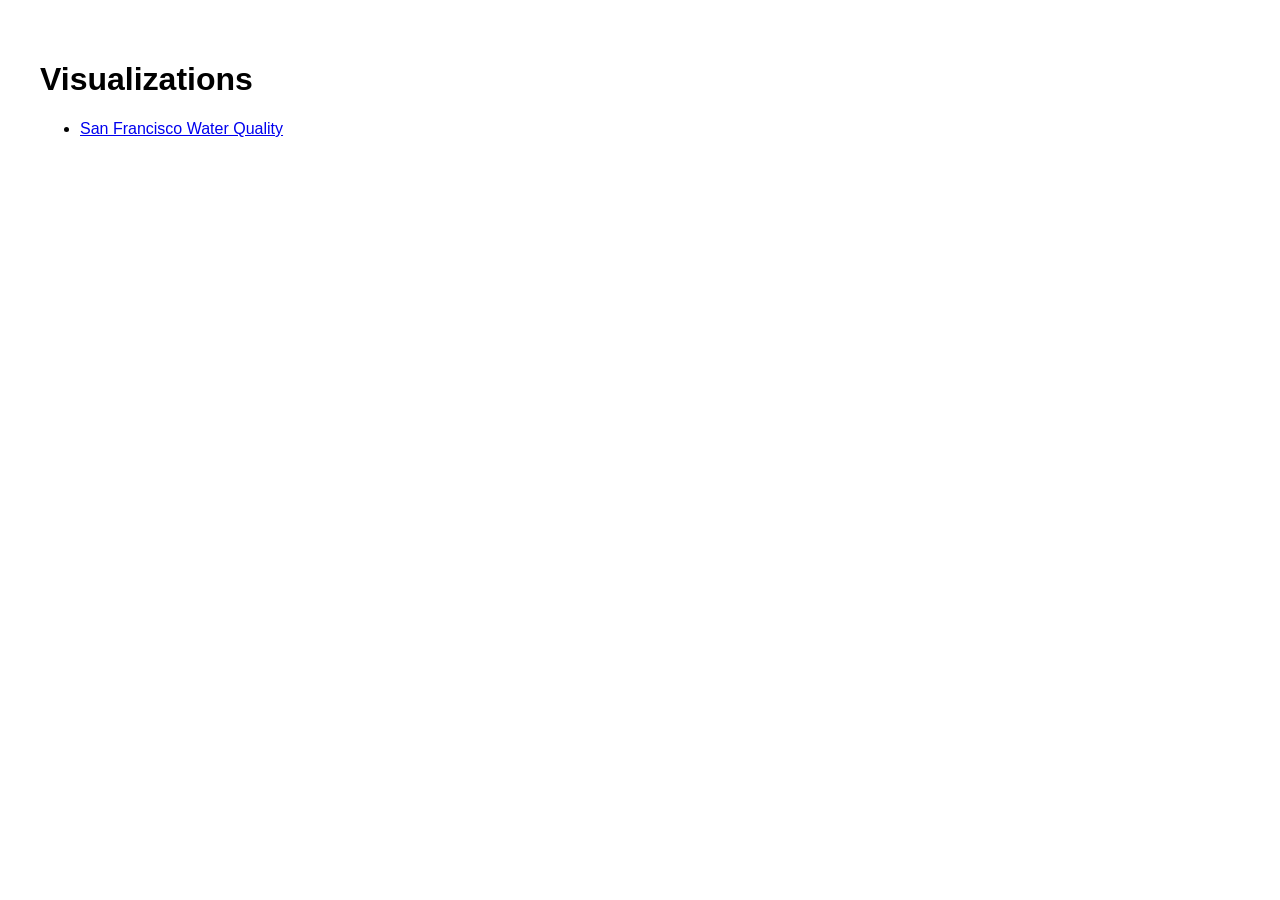
==== index.html @ ded8d5a5 "add SF water quality visualization under /sfwaterquality" ====
<!DOCTYPE html>
<html lang="en">
<head>
  <meta charset="UTF-8">
  <title>Visualizations | GitThirteen</title>
</head>
<body style="font-family: sans-serif; padding: 2rem;">
  <h1>Visualizations</h1>
  <ul>
    <li><a href="./sfwaterquality/">San Francisco Water Quality</a></li>
  </ul>
</body>
</html>
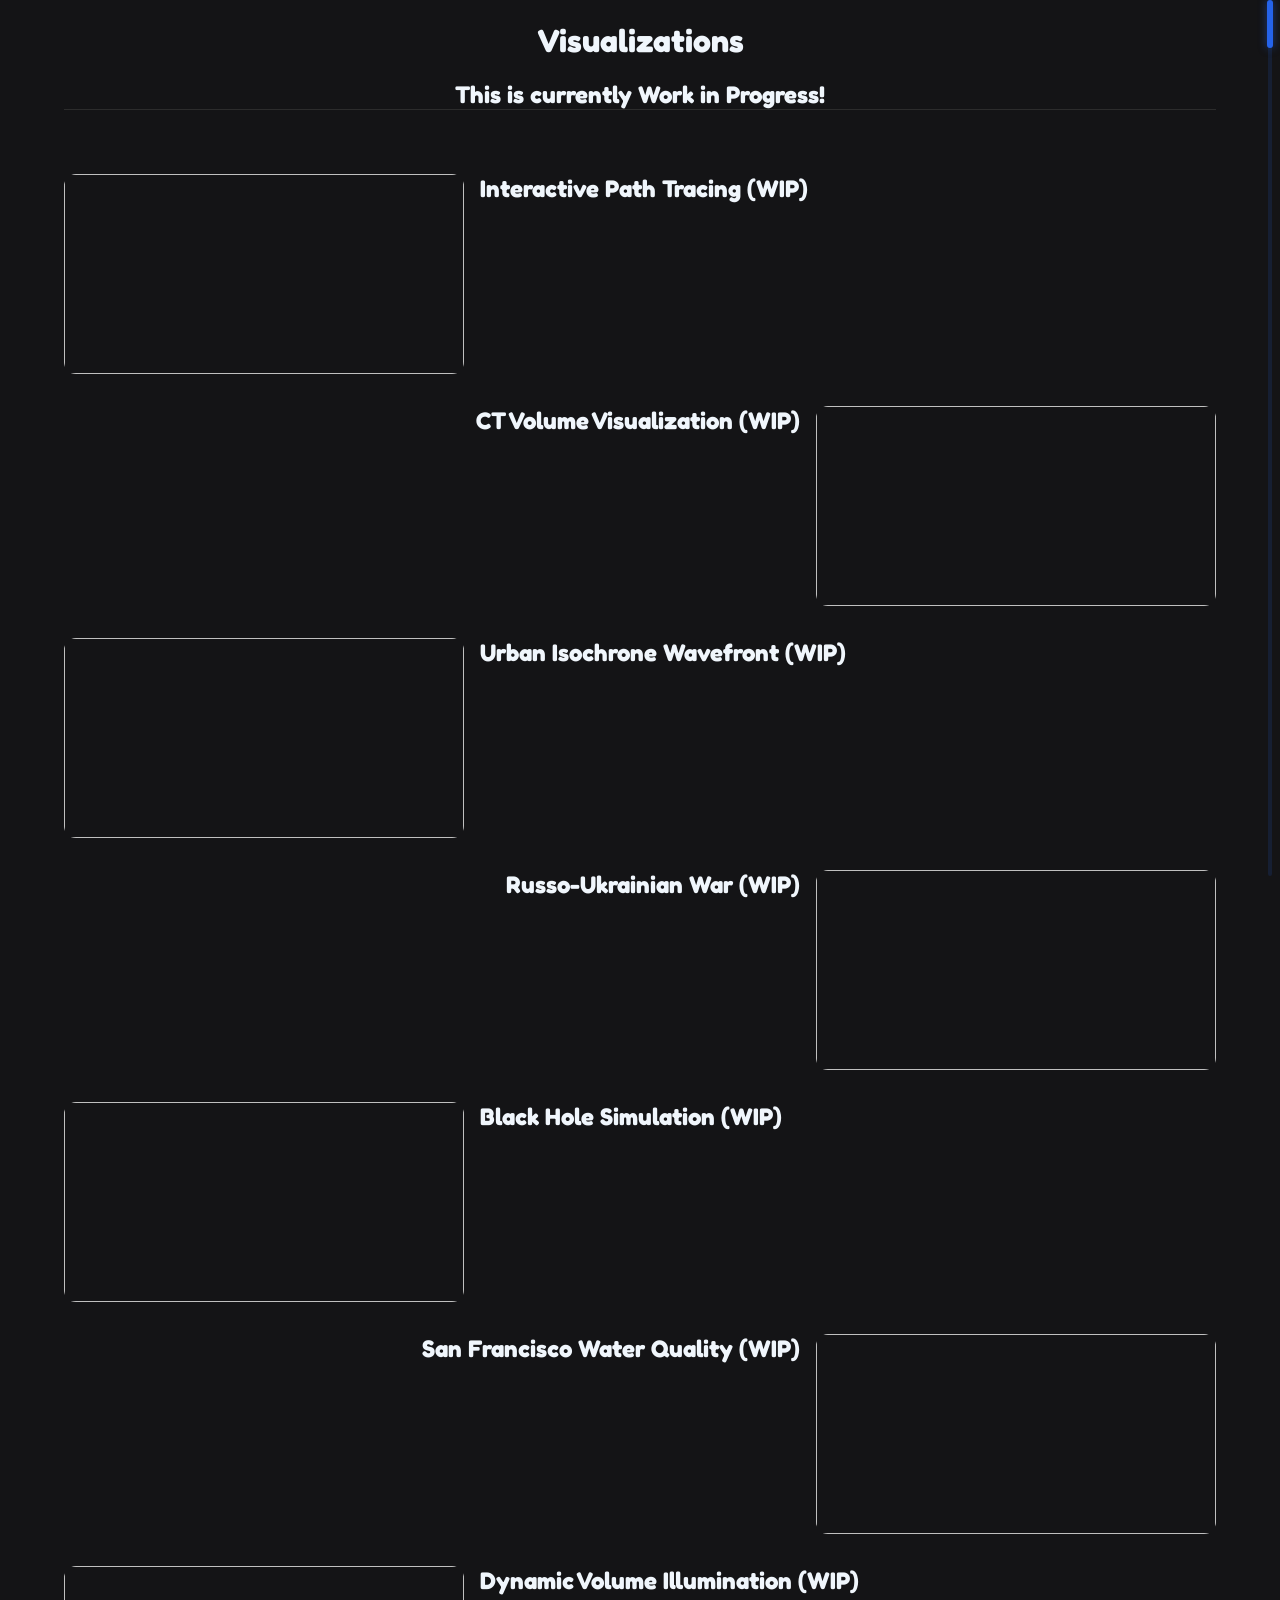
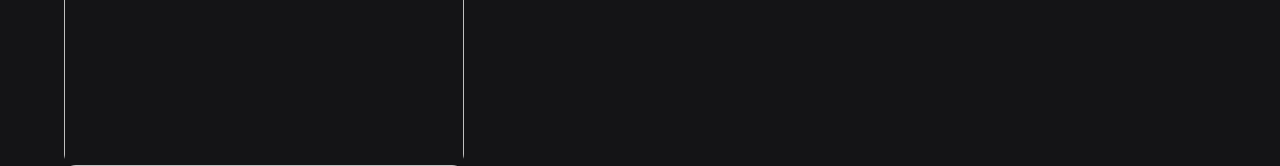
==== commit 734d899f: "add basic page structure" ====
--- a/index.html
+++ b/index.html
@@ -1,13 +1,88 @@
 <!DOCTYPE html>
 <html lang="en">
 <head>
-  <meta charset="UTF-8">
-  <title>Visualizations | GitThirteen</title>
+  <meta charset="UTF-8" />
+  <meta name="viewport" content="width=device-width, initial-scale=1.0" />
+  <meta name="description" content="Landing page for visualizations made by Michael Eickmeyer.">
+
+  <title>Visualizations | Michael Eickmeyer</title>
+
+  <link rel="stylesheet" href="design.css">
+  <!--<link rel="icon" type="image/x-icon" href="assets/img/icons/favicon.ico">-->
+  <link rel="preconnect" href="https://fonts.googleapis.com">
+  <link rel="preconnect" href="https://fonts.gstatic.com" crossorigin>
+  <link href="https://fonts.googleapis.com/css2?family=Fredoka:wght@300..700&display=swap" rel="stylesheet">
+  
+  <!--<script type="module" src="assets/js/main.js"></script>-->
 </head>
-<body style="font-family: sans-serif; padding: 2rem;">
-  <h1>Visualizations</h1>
-  <ul>
-    <li><a href="./sfwaterquality/">San Francisco Water Quality</a></li>
-  </ul>
+
+<body>
+  <div class="scrollbar" aria-hidden="true">
+    <div class="scroll-track">
+      <div class="scroll-thumb">
+        <span class="scroll-percent">0%</span>
+      </div>
+    </div>
+  </div>
+
+  <main>
+    <div class="title-area">
+      <h1 class="main">Visualizations</h1>
+      <h2 class="sub">This is currently Work in Progress!</h2>
+      <div class="divider"></div>
+    </div>
+
+    <div class="vis-list">
+      <div href="" class="vis-cell">
+        <img class="vis-image">
+        <div class="vis-info">
+          <h2 class="vis-title">Interactive Path Tracing (WIP)</h2>
+          <p class="vis-description"></p>
+        </div>
+      </div>
+      <div href="" class="reversed vis-cell">
+        <img class="vis-image">
+        <div class="vis-info">
+          <h2 class="vis-title">CT Volume Visualization (WIP)</h2>
+          <p class="vis-description"></p>
+        </div>
+      </div>
+      <div href="" class="vis-cell">
+        <img class="vis-image">
+        <div class="vis-info">
+          <h2 class="vis-title">Urban Isochrone Wavefront (WIP)</h2>
+          <p class="vis-description"></p>
+        </div>
+      </div>
+      <div href="" class="reversed vis-cell">
+        <img class="vis-image">
+        <div class="vis-info">
+          <h2 class="vis-title">Russo-Ukrainian War (WIP)</h2>
+          <p class="vis-description"></p>
+        </div>
+      </div>
+      <div href="" class="vis-cell">
+        <img class="vis-image">
+        <div class="vis-info">
+          <h2 class="vis-title">Black Hole Simulation (WIP)</h2>
+          <p class="vis-description"></p>
+        </div>
+      </div>
+      <div href="./sfwaterquality/" class="reversed vis-cell">
+        <img class="vis-image">
+        <div class="vis-info">
+          <h2 class="vis-title">San Francisco Water Quality (WIP)</h2>
+          <p class="vis-description"></p>
+        </div>
+      </div>
+      <div href="" class="vis-cell">
+        <img class="vis-image">
+        <div class="vis-info">
+          <h2 class="vis-title">Dynamic Volume Illumination (WIP)</h2>
+          <p class="vis-description"></p>
+        </div>
+      </div>
+    </div>
+  </main>
 </body>
 </html>
--- a/design.css
+++ b/design.css
@@ -0,0 +1,226 @@
+/****** Global ******/
+
+html {
+    scroll-behavior: smooth;
+    font-family: "Fredoka", sans-serif;
+    font-optical-sizing: auto;
+    font-style: normal;
+    scrollbar-width: none;
+    -ms-overflow-style: none;
+    scroll-padding-top: 96px;
+}
+
+html::-webkit-scrollbar {
+    display: none;
+}
+
+h1, h2, p {
+    color: #F0F6FC;
+    margin-bottom: 0;
+}
+
+@media (prefers-reduced-motion: reduce) {
+    html {
+        scroll-behavior: auto;
+    }
+}
+
+body {
+    background-color: #1a181b;
+    background-image: url("data:image/svg+xml,%3Csvg xmlns='http://www.w3.org/2000/svg' width='500' height='500' viewBox='0 0 600 600'%3E%3Cpath fill='%231e70e8' fill-opacity='0.25' d='M600 325.1v-1.17c-6.5 3.83-13.06 7.64-14.68 8.64-10.6 6.56-18.57 12.56-24.68 19.09-5.58 5.95-12.44 10.06-22.42 14.15-1.45.6-2.96 1.2-4.83 1.9l-4.75 1.82c-9.78 3.75-14.8 6.27-18.98 10.1-4.23 3.88-9.65 6.6-16.77 8.84-1.95.6-3.99 1.17-6.47 1.8l-6.14 1.53c-5.29 1.35-8.3 2.37-10.54 3.78-3.08 1.92-6.63 3.26-12.74 5.03a384.1 384.1 0 0 1-4.82 1.36c-2.04.58-3.6 1.04-5.17 1.52a110.03 110.03 0 0 0-11.2 4.05c-2.7 1.15-5.5 3.93-8.78 8.4a157.68 157.68 0 0 0-6.15 9.2c-5.75 9.07-7.58 11.74-10.24 14.51a50.97 50.97 0 0 1-4.6 4.22c-2.33 1.9-10.39 7.54-11.81 8.74a14.68 14.68 0 0 0-3.67 4.15c-1.24 2.3-1.9 4.57-2.78 8.87-2.17 10.61-3.52 14.81-8.2 22.1-4.07 6.33-6.8 9.88-9.83 12.99-.47.48-.95.96-1.5 1.48l-3.75 3.56c-1.67 1.6-3.18 3.12-4.86 4.9a42.44 42.44 0 0 0-9.89 16.94c-2.5 8.13-2.72 15.47-1.76 27.22.47 5.82.51 6.36.51 8.18 0 10.51.12 17.53.63 25.78.24 4.05.56 7.8.97 11.22h.9c-1.13-9.58-1.5-21.83-1.5-37 0-1.86-.04-2.4-.52-8.26-.94-11.63-.72-18.87 1.73-26.85a41.44 41.44 0 0 1 9.65-16.55c1.67-1.76 3.18-3.27 4.83-4.85.63-.6 3.13-2.96 3.75-3.57a71.6 71.6 0 0 0 1.52-1.5c3.09-3.16 5.86-6.76 9.96-13.15 4.77-7.42 6.15-11.71 8.34-22.44.86-4.21 1.5-6.4 2.68-8.6.68-1.25 1.79-2.48 3.43-3.86 1.38-1.15 9.43-6.8 11.8-8.72 1.71-1.4 3.26-2.81 4.7-4.3 2.72-2.85 4.56-5.54 10.36-14.67a156.9 156.9 0 0 1 6.1-9.15c3.2-4.33 5.9-7.01 8.37-8.07 3.5-1.5 7.06-2.77 11.1-4.02a233.84 233.84 0 0 1 7.6-2.2l2.38-.67c6.19-1.79 9.81-3.16 12.98-5.15 2.14-1.33 5.08-2.33 10.27-3.65l6.14-1.53c2.5-.63 4.55-1.2 6.52-1.82 7.24-2.27 12.79-5.06 17.15-9.05 4.05-3.72 9-6.2 18.66-9.9l4.75-1.82c1.87-.72 3.39-1.31 4.85-1.91 10.1-4.15 17.07-8.32 22.76-14.4 6.05-6.45 13.95-12.4 24.49-18.92 1.56-.96 7.82-4.6 14.15-8.33v-64.58c-4 8.15-8.52 14.85-12.7 17.9-2.51 1.82-5.38 4.02-9.04 6.92a1063.87 1063.87 0 0 0-6.23 4.98l-1.27 1.02a2309.25 2309.25 0 0 1-4.87 3.9c-7.55 6-12.9 10.05-17.61 13.19-3.1 2.06-3.86 2.78-8.06 7.13-5.84 6.07-11.72 8.62-29.15 10.95-11.3 1.5-20.04 4.91-30.75 11.07-1.65.94-7.27 4.27-6.97 4.1-2.7 1.58-4.69 2.69-6.64 3.66-5.63 2.8-10.47 4.17-15.71 4.17-17.13 0-41.44 11.51-51.63 22.83-12.05 13.4-31.42 27.7-45.25 31.16-7.4 1.85-11.85 7.05-14.04 14.69-1.26 4.4-1.58 8.28-1.58 13.82 0 .82.01.98.24 3.63.45 5.18.35 8.72-.77 13.26-1.53 6.2-4.89 12.6-10.59 19.43-13.87 16.65-22.88 46.58-22.88 71.68 0 2.39.02 4.26.06 8.75.12 10.8.1 15.8-.22 21.95-.56 11.18-2.09 20.73-5 29.3h-1.05c2.94-8.56 4.49-18.12 5.05-29.35.31-6.13.34-11.1.22-21.9-.04-4.48-.06-6.36-.06-8.75 0-25.32 9.07-55.47 23.12-72.32 5.6-6.72 8.88-12.99 10.38-19.03 1.09-4.4 1.18-7.85.74-12.93-.23-2.7-.24-2.86-.24-3.72 0-5.62.32-9.57 1.62-14.1 2.28-7.95 6.97-13.44 14.76-15.39 13.6-3.4 32.82-17.59 44.75-30.84C409 360.14 433.58 348.5 451 348.5c5.07 0 9.77-1.33 15.26-4.07 1.93-.96 3.9-2.05 6.58-3.62-.3.18 5.33-3.16 6.98-4.11 10.82-6.21 19.66-9.67 31.11-11.2 17.23-2.3 22.9-4.75 28.57-10.64 4.25-4.41 5.04-5.16 8.22-7.28 4.68-3.11 10.01-7.14 17.55-13.14a1113.33 1113.33 0 0 0 4.86-3.89l1.28-1.02a4668.54 4668.54 0 0 1 6.23-4.98c3.67-2.9 6.55-5.12 9.07-6.95 4.37-3.19 9.16-10.56 13.29-19.4v66.9zm0-116.23c-.62.01-1.27.06-1.95.13-6.13.63-13.83 3.45-21.83 7.45-3.64 1.82-8.46 2.67-14.17 2.71-4.7.04-9.72-.47-14.73-1.33-1.7-.3-3.26-.61-4.67-.93a31.55 31.55 0 0 0-3.55-.57 273.4 273.4 0 0 0-16.66-.88c-10.42-.16-17.2.74-17.97 2.73-.38.97.6 2.55 3.03 4.87 1.01.97 2.22 2.03 4.04 3.55a1746.07 1746.07 0 0 0 4.79 4.02c1.39 1.2 3.1 1.92 5.5 2.5.7.16.86.2 2.64.54 3.53.7 5.03 1.25 6.15 2.63 1.41 1.76 1.4 4.54-.15 8.88-2.44 6.83-5.72 10.05-10.19 10.33-3.63.23-7.6-1.29-14.52-5.06-4.53-2.47-6.82-7.3-8.32-15.26-.17-.87-.32-1.78-.5-2.86l-.43-2.76c-1.05-6.58-1.9-9.2-3.73-10.11-.81-.4-1.59-.74-2.36-1-2.27-.77-4.6-1.02-8.1-.92-2.29.07-14.7 1-13.77.93-20.55 1.37-28.8 5.05-37.09 14.99a133.07 133.07 0 0 0-4.25 5.44l-2.3 3.09-2.51 3.32c-4.1 5.36-7.06 8.48-10.39 11.12-.65.52-1.33 1.04-2.13 1.62l-4.11 2.94a106.8 106.8 0 0 0-5.16 3.99c-4.55 3.74-9.74 8.6-16.25 15.38-8.25 8.58-11.78 13.54-11.7 15.95.07 1.65 1.64 2.11 6.79 2.38 1.61.09 2.15.12 2.98.2 2.95.24 5.09.73 6.81 1.68 7.48 4.15 11.63 7.26 13.95 11.58 3.3 6.15.8 12.88-8.89 20.26-8.28 6.3-11.1 10.37-11.31 14.96-.06 1.17 0 1.93.26 4.43.69 6.47.25 10.65-2.8 17.42a44.23 44.23 0 0 1-4.16 7.53c-2.82 3.97-5.47 5.74-10.6 7.69-.43.16-3.34 1.23-4.27 1.59-1.8.68-3.38 1.36-5.01 2.14-4.18 2-8.4 4.6-13.1 8.24-8.44 6.51-13.23 14.56-15.98 25.06-1.1 4.2-1.55 6.81-2.8 15.21-1.26 8.6-2.17 12.64-4.08 16.55-2.1 4.28-11.93 26.59-12.97 28.88a382.7 382.7 0 0 1-6.37 13.41c-4.07 8.11-7.61 14.07-10.73 17.81-5.38 6.46-8.98 14.37-13.77 28.42a810.14 810.14 0 0 0-1.89 5.6c-1.8 5.35-2.96 8.6-4.26 11.85-6.13 15.32-25.43 26.31-46.46 26.31-11.2 0-20.58-2.74-31.02-8.55-5.6-3.13-4.55-2.42-22.26-14.54-14.33-9.8-17.7-10.73-20.47-6.9-.37.5-1.81 2.74-1.83 2.77a52.24 52.24 0 0 1-4.94 5.9c-.73.79-5.52 5.87-6.97 7.45-2.38 2.6-4.3 4.81-5.98 6.93a45.6 45.6 0 0 0-5.08 7.66c-1.29 2.57-1.9 5.25-2.66 10.6a997.6 997.6 0 0 1-.46 3.18h-1l.47-3.32c.77-5.45 1.4-8.2 2.75-10.9a46.54 46.54 0 0 1 5.2-7.84c1.7-2.14 3.63-4.38 6.03-6.98 1.45-1.59 6.24-6.68 6.96-7.46a51.58 51.58 0 0 0 4.84-5.78s1.47-2.26 1.86-2.8c3.25-4.5 7.08-3.44 21.84 6.67 17.67 12.08 16.62 11.38 22.19 14.48 10.3 5.73 19.5 8.43 30.53 8.43 20.65 0 39.57-10.77 45.54-25.69a219.7 219.7 0 0 0 4.24-11.8 6752.32 6752.32 0 0 0 1.88-5.6c4.83-14.16 8.47-22.14 13.96-28.73 3.05-3.66 6.56-9.57 10.6-17.61 1.97-3.93 4.04-8.31 6.35-13.38 1.03-2.28 10.88-24.61 12.98-28.91 1.85-3.79 2.75-7.76 4-16.25 1.24-8.44 1.7-11.07 2.81-15.32 2.8-10.7 7.71-18.94 16.33-25.6a73.18 73.18 0 0 1 13.29-8.35c1.66-.8 3.27-1.48 5.08-2.18.94-.36 3.86-1.43 4.28-1.59 4.95-1.88 7.44-3.55 10.14-7.33 1.35-1.9 2.68-4.3 4.06-7.37 2.97-6.58 3.39-10.59 2.72-16.9a27.13 27.13 0 0 1-.27-4.58c.22-4.94 3.21-9.24 11.7-15.7 9.33-7.11 11.66-13.34 8.62-19-2.2-4.09-6.25-7.12-13.55-11.17-1.57-.88-3.6-1.33-6.42-1.57-.8-.07-1.34-.1-2.95-.19-5.77-.3-7.63-.85-7.72-3.34-.1-2.81 3.5-7.87 11.97-16.69 6.53-6.8 11.75-11.69 16.33-15.45 1.79-1.47 3.42-2.72 5.2-4.03l4.12-2.94c.79-.58 1.46-1.08 2.1-1.59 3.26-2.6 6.16-5.65 10.21-10.94a383.2 383.2 0 0 0 2.5-3.32l2.31-3.09c1.8-2.39 3.04-4 4.29-5.48 8.47-10.17 16.98-13.96 37.27-15.3-.44.02 12-.9 14.32-.98 3.62-.1 6.05.16 8.46.98.8.27 1.62.62 2.47 1.04 2.27 1.14 3.17 3.87 4.27 10.85l.44 2.76c.17 1.07.33 1.97.5 2.83 1.44 7.69 3.62 12.29 7.8 14.57 6.76 3.68 10.6 5.15 13.99 4.94 4-.25 6.99-3.17 9.3-9.67 1.45-4.04 1.46-6.49.32-7.92-.9-1.12-2.28-1.62-5.57-2.27a55.8 55.8 0 0 1-2.67-.55c-2.54-.6-4.39-1.4-5.93-2.71a252.63 252.63 0 0 0-4.78-4.01 84.35 84.35 0 0 1-4.08-3.6c-2.73-2.6-3.86-4.43-3.28-5.95 1.02-2.64 7.82-3.54 18.93-3.37a230.56 230.56 0 0 1 16.73.88c2.76.39 3.2.49 3.68.6 1.4.3 2.95.62 4.62.91a82.9 82.9 0 0 0 14.56 1.32c5.56-.04 10.24-.86 13.73-2.6 8.1-4.05 15.89-6.9 22.17-7.56.7-.07 1.4-.11 2.05-.13v1zm0-100.94v1.5c-8.62 16.05-17.27 29.55-23.65 35.92-3.19 3.2-7.62 4.9-13.54 5.56-4.45.48-8.28.4-19.18-.2-9.91-.55-15.32-.44-20.52.78a84.05 84.05 0 0 1-15 2.11l-2.25.14c-12.49.75-19.37 1.78-32.72 5.74-4.5 1.33-9.27 2.49-14.3 3.48a246.27 246.27 0 0 1-32.6 3.97c-7.56.45-13.21.57-20.24.57-5.4 0-11.9 1.61-18 5.18-8.3 4.87-15.06 12.87-19.53 24.5a68.57 68.57 0 0 1-4.56 9.8c-3.6 6.2-6.92 8.99-13.38 12.18l-4.03 1.96a64.48 64.48 0 0 0-15.16 10.25c-8.2 7.33-13.72 16.63-22.54 35.6l-2.08 4.49c-7.3 15.7-11.5 23.3-17.35 29.87-7.7 8.66-20.25 14.42-40.31 20.08-4.37 1.23-19.04 5.08-19.24 5.13-6.92 1.87-11.68 3.34-15.63 4.92-10.55 4.22-18.71 10.52-36.38 26.52l-1.7 1.54c-8.58 7.76-13.41 11.9-18.81 15.88-3.95 2.9-8 5.67-12.97 8.91-2.06 1.34-10.3 6.6-12.33 7.94-11.52 7.5-18.53 13.04-24.62 20.08a62.01 62.01 0 0 0-6.44 8.85c-4.13 6.91-6.27 13.15-9.2 25.11l-1.54 6.26c-.6 2.45-1.15 4.54-1.72 6.58-2.97 10.7-6.9 17.36-14.78 26.91L69.6 491a148.51 148.51 0 0 0-4.19 5.3 23.9 23.9 0 0 0-3.44 6.28c-1.16 3.23-1.52 5.9-1.87 11.94-.58 10.05-1.42 15.04-4.63 22.67-1.57 3.72-5.66 14.02-6.41 15.8a73.46 73.46 0 0 1-3.57 7.4c-2.88 5.14-6.71 10.12-13.12 16.95-5.96 6.36-8.87 10.9-10.61 16a56.88 56.88 0 0 0-1.38 4.82l-.46 1.84h-1.03l.52-2.08c.52-2.09.92-3.49 1.4-4.9 1.8-5.25 4.78-9.9 10.84-16.36 6.35-6.78 10.13-11.7 12.97-16.77a72.5 72.5 0 0 0 3.52-7.29c.75-1.76 4.84-12.06 6.4-15.8 3.17-7.5 3.99-12.4 4.56-22.33.35-6.14.72-8.88 1.93-12.23a24.9 24.9 0 0 1 3.58-6.54c1.27-1.7 2.6-3.37 4.22-5.34l4.11-4.95c7.8-9.46 11.66-16 14.59-26.54.56-2.04 1.1-4.12 1.71-6.56l1.53-6.26c2.96-12.04 5.13-18.36 9.32-25.39 1.84-3.08 4-6.05 6.54-8.99 6.17-7.12 13.24-12.7 24.83-20.26 2.05-1.33 10.28-6.6 12.33-7.94 4.96-3.22 9-5.98 12.92-8.87 5.37-3.95 10.19-8.08 18.74-15.82l1.7-1.54c17.76-16.09 25.98-22.43 36.67-26.7 4-1.6 8.8-3.09 15.75-4.96.21-.06 14.87-3.9 19.22-5.13 19.9-5.61 32.32-11.31 39.85-19.78 5.76-6.48 9.93-14.02 17.18-29.64l2.09-4.5c8.87-19.07 14.44-28.46 22.77-35.9a65.48 65.48 0 0 1 15.38-10.4l4.04-1.97c6.3-3.1 9.47-5.77 12.96-11.77a67.6 67.6 0 0 0 4.48-9.67c4.56-11.84 11.47-20.02 19.97-25 6.25-3.66 12.93-5.32 18.5-5.32 7.01 0 12.65-.12 20.17-.57a245.3 245.3 0 0 0 32.47-3.96c5-.98 9.75-2.13 14.22-3.45 13.43-3.98 20.38-5.02 32.94-5.78l2.24-.14c5.76-.37 9.8-.9 14.85-2.09 5.31-1.25 10.79-1.35 22.6-.7 9.04.5 12.84.58 17.21.1 5.71-.62 9.94-2.26 12.95-5.26 6.44-6.45 15.3-20.37 24.35-36.72zm0 450.21c-1.28-4.6-2.2-10.55-3.33-20.25l-.24-2.04-.23-2.03c-1.82-15.7-3.07-21.98-5.55-24.47-2.46-2.46-3.04-5.03-2.52-8.64.1-.6.18-1.1.39-2.15.69-3.54.77-5.04.08-6.84-.91-2.38-3.31-4.41-7.79-6.26-5.08-2.09-6.52-4.84-4.89-8.44.66-1.45 1.79-3.02 3.52-5.01 1.04-1.2 5.48-5.96 5.08-5.53 6.15-6.7 8.98-11.34 8.98-16.48a15.2 15.2 0 0 1 6.5-12.89v1.26a14.17 14.17 0 0 0-5.5 11.63c0 5.47-2.93 10.29-9.24 17.16.38-.42-4.04 4.33-5.07 5.5-1.67 1.93-2.75 3.43-3.36 4.77-1.37 3.04-.23 5.22 4.36 7.1 4.71 1.95 7.32 4.16 8.34 6.83.78 2.04.7 3.67-.03 7.4-.2 1.03-.3 1.51-.38 2.09-.48 3.33.03 5.59 2.23 7.8 2.74 2.74 3.98 8.96 5.84 25.06l.24 2.03.23 2.04c.82 7.01 1.53 12.06 2.34 16.03v4.33zm0-62.16c-1.4-3.13-4.43-9.9-4.95-11.17-1.02-2.53-1.25-3.8-.91-5.18.2-.84 2.05-4.68 2.32-5.33a70.79 70.79 0 0 0 3.54-11.2v3.99a62.82 62.82 0 0 1-2.62 7.6c-.31.75-2.09 4.46-2.27 5.18-.28 1.12-.08 2.22.87 4.57.41 1.02 2.5 5.7 4.02 9.09v2.45zm0-85.09c-1.65 1.66-3.66 2.9-6.4 4.13-.25.1-13.97 5.47-20.4 8.43-9.35 4.32-16.7 5.9-23.03 5.25-5.08-.53-9.02-2.25-14.77-5.92l-3.2-2.07a77.4 77.4 0 0 0-5.44-3.27c-4.05-2.18-3.25-5.8 1.47-10.47 3.71-3.68 9.6-7.93 18.73-13.8l4.46-2.82c17.95-11.33 18.22-11.5 22.27-14.74 11.25-9 19.69-14.02 26.31-15.1v1.02c-6.37 1.1-14.62 6-25.69 14.86-4.1 3.28-4.34 3.44-22.36 14.8a652.4 652.4 0 0 0-4.45 2.83c-9.07 5.83-14.92 10.05-18.57 13.66-4.31 4.28-4.95 7.13-1.7 8.88 1.7.91 3.29 1.88 5.5 3.3l3.2 2.08c5.64 3.59 9.45 5.25 14.34 5.76 6.13.64 13.32-.9 22.52-5.15 6.46-2.98 20.18-8.35 20.4-8.44 3.04-1.37 5.1-2.71 6.81-4.69v1.47zm0-41.37v1c-6.56.26-12.11 3.13-19.71 9.08l-4.63 3.68a51.87 51.87 0 0 1-4.4 3.14c-.82.52-5.51 3.33-6.22 3.76-3.31 2-6.15 3.8-8.87 5.6a112.61 112.61 0 0 0-8.16 5.92c-4.61 3.72-7.4 6.9-7.97 9.35-.63 2.67 1.48 4.53 7.05 5.46 10.7 1.78 20.92-.05 30.45-4.65a61.96 61.96 0 0 0 17.1-12.2 41.8 41.8 0 0 0 5.36-7.42v1.92a38.94 38.94 0 0 1-4.64 6.19 62.95 62.95 0 0 1-17.39 12.41c-9.7 4.68-20.13 6.55-31.05 4.73-6.06-1-8.65-3.29-7.85-6.67.64-2.74 3.53-6.05 8.31-9.9 2.35-1.9 5.1-3.88 8.24-5.97 2.73-1.82 5.58-3.61 8.9-5.62.72-.44 5.4-3.24 6.22-3.75 1.26-.8 2.6-1.76 4.3-3.09.8-.62 3.9-3.1 4.63-3.67 7.77-6.1 13.49-9.04 20.33-9.3zm0-154.6v1c-1.75-.24-4.3.23-7.82 1.55-10.01 3.75-13.8 5.07-19.15 6.76-1.78.56-2.63.83-3.87 1.24-1.48.5-3.16.76-6.74 1.16a1550.34 1550.34 0 0 0-2.64.3c-7.8.94-11.28 2.47-11.28 6.07 0 4.45 2.89 13.18 7.96 25.81a57.34 57.34 0 0 1 2.33 7.6 258.32 258.32 0 0 1 .84 3.46c1.86 7.62 3.17 10.71 5.56 11.67 2.21.88 4.7.6 7.47-.72 3.48-1.69 7.22-4.94 11.2-9.47 1.52-1.7 2.97-3.49 4.59-5.57l3.16-4.1c2.59-3.23 6.07-12.21 8.39-20.23v3.45c-2.29 7.2-5.27 14.5-7.61 17.41-.44.55-2.67 3.46-3.15 4.09-1.63 2.1-3.1 3.9-4.62 5.62-4.08 4.61-7.9 7.94-11.53 9.7-2.99 1.44-5.77 1.75-8.28.74-2.84-1.13-4.2-4.34-6.15-12.35a2097.48 2097.48 0 0 1-.84-3.46c-.8-3.2-1.47-5.45-2.28-7.46-5.14-12.8-8.04-21.55-8.04-26.19 0-4.37 3.84-6.06 12.16-7.07a160.9 160.9 0 0 1 2.65-.3c3.5-.39 5.15-.64 6.53-1.1 1.26-.42 2.1-.7 3.88-1.26 5.34-1.68 9.11-3 19.1-6.74 3.53-1.32 6.22-1.84 8.18-1.61zM0 292c10.13-11.31 18.13-23.2 23.07-35.39 3.3-8.14 6.09-16.12 10.81-30.55l1.59-4.84c6.53-19.94 10.11-29.82 14.77-39.56 6.07-12.72 12.55-21.18 20.27-25.54 6.66-3.76 10.2-7.86 12.22-13.15a46.6 46.6 0 0 0 1.86-6.58c1.23-5.2 2.05-7.59 3.93-10.36 2.45-3.62 6.27-6.53 12.1-8.96 15.78-6.58 16.73-7.04 18.05-9.01.65-.98.83-2.15.74-4.51-.03-.73-.23-3.82-.24-4A93.8 93.8 0 0 1 119 94c0-10.04.18-11.37 2.37-13.15.52-.42 1.13-.8 2.07-1.3.27-.14 2.18-1.12 2.84-1.48a68.4 68.4 0 0 0 9.12-5.87c2.06-1.54 2.64-2.14 8.01-7.93 3.78-4.09 6.21-6.36 8.96-8.12 3.64-2.33 7.2-3.12 10.9-2.11 4.4 1.2 10.81 2 18.78 2.46 6.9.4 12.9.5 21.95.5 4.87 0 8.97.47 15.4 1.57 7.77 1.33 9.3 1.54 12.38 1.54 4.05 0 7.43-.88 10.68-2.95 5.06-3.22 8.11-4.67 11.2-5.2 3.62-.64 4.77-.46 16.55 2.06 17.26 3.7 30.85 1.36 41.06-9.7 5.1-5.53 5.48-8.9 3.48-14.8-.83-2.42-1.03-3.1-1.17-4.3-.29-2.52.5-4.71 2.71-6.93 2.65-2.65 4.72-9.17 6.22-18.29h2.03c-1.56 9.71-3.77 16.65-6.83 19.7-1.79 1.8-2.36 3.39-2.14 5.28.11 1 .3 1.63 1.07 3.9 2.22 6.53 1.76 10.66-3.9 16.8-10.77 11.66-25.07 14.13-42.95 10.3-11.42-2.45-12.55-2.62-15.78-2.06-2.77.48-5.62 1.84-10.47 4.92a20.93 20.93 0 0 1-11.76 3.27c-3.25 0-4.81-.22-12.73-1.57C212.74 59.46 208.73 59 204 59c-9.1 0-15.11-.1-22.07-.5-8.09-.47-14.62-1.29-19.2-2.54-5.62-1.53-10.17 1.38-17.85 9.66-5.5 5.94-6.08 6.53-8.28 8.18a70.38 70.38 0 0 1-9.38 6.03c-.68.37-2.58 1.35-2.84 1.49-.84.44-1.35.76-1.75 1.08C121.16 83.6 121 84.8 121 94c0 1.85.06 3.54.17 5.44 0 .17.2 3.28.24 4.03.1 2.75-.13 4.29-1.08 5.71-1.67 2.5-2.27 2.8-18.95 9.74-5.48 2.29-8.99 4.96-11.2 8.24-1.71 2.51-2.47 4.73-3.64 9.7-.83 3.5-1.21 4.92-1.94 6.83-2.18 5.73-6.05 10.19-13.1 14.18-7.3 4.12-13.55 12.28-19.46 24.66-4.6 9.64-8.17 19.46-14.67 39.32l-1.58 4.84c-4.75 14.47-7.54 22.48-10.86 30.69-5.28 13.01-13.95 25.65-24.93 37.6v-2.97zm0 78v-.5l1-.01c6.32 0 7.47 5.2 4.6 13.36a60.36 60.36 0 0 1-5.6 11.3v-1.92a57.76 57.76 0 0 0 4.65-9.72c2.69-7.6 1.71-12.02-3.65-12.02-.34 0-.67 0-1 .02v-46.59a340.96 340.96 0 0 0 13.71-8.34c13.66-9.46 29.79-37.6 29.79-53.59 0-18.1 21.57-72.64 32.23-79.42 12.71-8.09 32.24-27.96 35.8-37.75 1.93-5.3 5.5-7.27 14.42-9.37 6.15-1.44 8.64-2.42 10.67-4.79 1.5-1.74 2.72-4.79 4.33-10.3.23-.78 1.9-6.68 2.43-8.46 3.62-12.08 7.3-18.49 13.47-20.39 2.5-.76 3.03-.98 9.74-3.7 7.49-3.03 11.97-4.43 17.12-4.92 6.75-.65 13.13.75 19.55 4.67 5.43 3.32 12.19 4.72 20.17 4.56 6.03-.12 12.2-1.07 19.83-2.8 1.82-.4 7.38-1.74 8.26-1.94 2.69-.6 4.34-.89 5.48-.89 4.97 0 8.93-.05 14.2-.27 7.9-.32 15.56-.92 22.75-1.88 8.5-1.14 15.9-2.73 21.88-4.82 18.9-6.62 32.64-18.3 33.67-27.59.29-2.56.4-2.96 2.79-11.11 2.33-7.95 3.21-12.93 2.72-18.23-.2-2.24-.69-4.38-1.48-6.42-1.5-3.92-2.63-9.4-3.43-16.18h.9c.77 6.47 1.89 11.72 3.47 15.82a24.93 24.93 0 0 1 1.54 6.69c.5 5.46-.4 10.54-2.77 18.6-2.36 8.06-2.47 8.47-2.74 10.95-1.09 9.75-15.1 21.68-34.33 28.41-6.06 2.12-13.52 3.72-22.09 4.87-7.22.96-14.92 1.57-22.83 1.89-5.3.21-9.27.27-14.25.27-1.04 0-2.64.27-5.26.87-.87.2-6.43 1.53-8.26 1.94-7.68 1.73-13.92 2.7-20.03 2.82-8.15.17-15.1-1.27-20.71-4.7-6.23-3.81-12.4-5.16-18.93-4.54-5.04.48-9.44 1.86-16.84 4.86-6.75 2.74-7.29 2.95-9.82 3.73-5.73 1.76-9.28 7.96-12.81 19.72-.53 1.77-2.2 7.66-2.43 8.46-1.66 5.65-2.91 8.78-4.53 10.67-2.22 2.58-4.84 3.62-12.01 5.3-7.8 1.83-11.13 3.66-12.9 8.54-3.65 10.04-23.32 30.06-36.2 38.25C65.94 190 44.5 244.2 44.5 262c0 16.34-16.3 44.78-30.22 54.41-2.14 1.48-8.24 5.12-14.28 8.68v-1.16 46.09zm0-173.7v-1.11c7.42-3.82 14.55-10.23 21.84-18.98 3.8-4.56 14.21-18.78 15.79-20.55 1.8-2.04 4.06-3.96 7.42-6.45 1.08-.8 4.92-3.57 5.49-3.99 9.36-6.85 14-11.96 15.98-19.36.8-2.98 1.54-6.78 2.46-12.3.23-1.44 2-12.46 2.56-15.79 2.87-16.77 5.73-26.79 10.07-32.1C92.46 52.43 101.5 38.13 101.5 33c0-2.54.34-3.35 6.05-15.71.68-1.49 1.25-2.74 1.77-3.93 2.5-5.75 3.9-10.04 4.14-13.36h1c-.23 3.48-1.66 7.87-4.23 13.76-.52 1.2-1.09 2.45-1.78 3.95-5.54 12.01-5.95 12.99-5.95 15.29 0 5.47-9.09 19.84-20.11 33.31-4.2 5.12-7.03 15.06-9.86 31.64-.57 3.33-2.33 14.33-2.57 15.78-.92 5.56-1.67 9.38-2.48 12.4-2.05 7.68-6.82 12.93-16.35 19.91l-5.49 3.98c-3.3 2.45-5.51 4.34-7.27 6.31-1.53 1.73-11.94 15.93-15.76 20.53-7.52 9.02-14.88 15.6-22.61 19.46zm0 361.83v-4.33c.48 2.36 1 4.35 1.6 6.15 2 6.03 4.6 8.26 8.19 6.59C28.76 557.69 43.5 542.4 43.5 527c0-16.2 6.37-31.99 17.1-46.3 1.88-2.5 3.66-4.4 5.53-6 .73-.62 1.45-1.18 2.3-1.8l2-1.43c3.68-2.68 5.32-5.28 7.08-12.59.75-3.07 1.38-5.02 4.2-13.26l.63-1.88c3.24-9.58 4.56-14.97 4.17-18.65-.48-4.43-3.8-5.23-11.3-1.64a81.12 81.12 0 0 1-9.15 3.7c-13.89 4.67-26.96 5.8-42.66 5.42l-1.95-.05-1.45-.02a39.8 39.8 0 0 0-15.05 2.96A21.81 21.81 0 0 0 0 438.37v-1.26a23.55 23.55 0 0 1 4.55-2.57 40.77 40.77 0 0 1 16.92-3.02l1.95.05c15.6.38 28.57-.75 42.32-5.37a80.12 80.12 0 0 0 9.04-3.65c8.04-3.84 12.16-2.85 12.72 2.43.42 3.89-.92 9.34-4.21 19.08l-.64 1.88c-2.8 8.2-3.43 10.15-4.16 13.18-1.82 7.52-3.59 10.34-7.47 13.16l-2 1.43c-.84.6-1.54 1.15-2.25 1.75a35.45 35.45 0 0 0-5.37 5.84c-10.61 14.15-16.9 29.74-16.9 45.7 0 15.88-15 31.45-34.29 40.45-4.3 2.01-7.39-.66-9.56-7.18-.23-.68-.44-1.39-.65-2.13zm0-62.16v-2.45l1.46 3.27c2.1 4.8 3.46 10.33 4.26 16.77.66 5.3.84 9.3 1.04 18.5.2 9.32.5 12.75 1.63 15.05 1.28 2.6 3.67 2.35 8.29-1.5 17.14-14.3 21.82-22.9 21.82-38.62 0-7.17 1.1-12.39 3.7-17.68 2.27-4.67 3.65-6.62 13.4-19.62a69.8 69.8 0 0 1 7.6-8.79 44.76 44.76 0 0 1 3.54-3.06c.38-.3.64-.52.89-.74a10.47 10.47 0 0 0 2.63-3.32 35.78 35.78 0 0 0 2.26-5.94l.37-1.2.36-1.15c.29-.91.48-1.55.66-2.16.45-1.53.74-2.68.91-3.66.38-2.2.12-3.49-.85-4.15-2.35-1.61-9.28-.24-23.8 4.94-9.54 3.4-16.12 4.17-27.85 4.26-7.71.06-10.43.4-13.25 2.12-3.48 2.12-5.84 6.4-7.58 14.26-.5 2.2-.99 4.19-1.49 5.98v-3.98l.51-2.22c1.8-8.1 4.28-12.6 8.04-14.9 3.04-1.85 5.86-2.2 13.77-2.26 11.61-.09 18.1-.84 27.51-4.2 14.93-5.32 21.95-6.71 24.7-4.83 1.38.94 1.71 2.6 1.28 5.15a33.69 33.69 0 0 1-.94 3.78l-.66 2.17-.36 1.15-.37 1.2a36.64 36.64 0 0 1-2.33 6.1c-.8 1.53-1.61 2.52-2.86 3.61l-.92.77-1.02.83c-.9.74-1.65 1.4-2.47 2.18a68.84 68.84 0 0 0-7.48 8.66c-9.7 12.93-11.07 14.87-13.31 19.46-2.52 5.15-3.59 10.22-3.59 17.24 0 16.04-4.82 24.91-22.18 39.38-5.04 4.2-8.18 4.55-9.83 1.18-1.22-2.5-1.52-5.94-1.73-15.47-.2-9.16-.38-13.15-1.03-18.4-.79-6.34-2.12-11.8-4.19-16.49L0 495.98zM379.27 0h1.04l1.5 5.26c3.28 11.56 4.89 19.33 5.26 27.8.49 11.01-1.52 21.26-6.63 31.17-7.8 15.13-20.47 26.5-36.22 34.1-12.38 5.96-26.12 9.17-36.22 9.17-6.84 0-17.24 1.38-37.27 4.62l-2.27.37c-24.5 3.99-31.65 5-37.46 5-3.49 0-4.08-.08-19.54-2.8-3.56-.64-6.32-1.1-9-1.5-20.23-2.96-31-1.2-31.96 7.86-.1.85-.18 1.72-.29 2.81l-.27 2.73c-1.1 10.9-2.02 15.73-4.31 19.96-2.9 5.34-7.77 7.95-15.63 7.95-10.2 0-12.92.6-15.5 3.17.52-.51-5.03 5.85-8.16 8.7-2.75 2.5-14.32 12.55-15.77 13.83a341.27 341.27 0 0 0-6.54 5.92c-6.97 6.49-11.81 11.76-14.6 16.15-5.92 9.3-10.48 18.04-11.69 24.08-1.66 8.3 3.67 9.54 19.02 1.21a626.23 626.23 0 0 1 44.54-21.9c3.5-1.56 14.04-6.2 15.68-6.95 5.05-2.25 8.3-3.8 10.78-5.15l1.95-1.07 2.18-1.18c1.76-.94 3.38-1.76 5-2.55 18.1-8.72 34.48-10.46 50.33-1.2 22.89 13.34 38.28 37.02 38.28 56.44 0 19.12-.73 25.13-5.18 33.2a45.32 45.32 0 0 1-4.94 7.12c-6.47 7.77-11.81 16.2-12.76 21.27-1.2 6.34 4.69 7.03 20.17-.05 13.31-6.08 22.4-14.95 28.5-26.32a80.51 80.51 0 0 0 6.1-15.13c.9-2.98 3.17-11.65 3.41-12.48a29.02 29.02 0 0 1 1.75-4.83c7.47-14.93 21.09-30.5 36.25-37.24 7.61-3.38 13-9.65 19.4-20.79.84-1.48 4.26-7.64 5.14-9.17 3.52-6.1 6.22-9.7 9.37-11.98 10.15-7.4 28.7-11.1 50.29-11.1 7.52 0 16.54-1.24 27.51-3.58a420.1 420.1 0 0 0 14.96-3.52c-1.3.33 15.54-3.98 19.42-4.89 14.15-3.33 41.07-5.01 64.11-5.01 17.36 0 27.82-9.23 38.53-38.67 6.62-18.21 6.62-26.37 2.69-34.35l-1.18-2.37A13.36 13.36 0 0 1 587.5 58c0-4.03 0-4.01 2.5-24.56.46-3.73.8-6.74 1.12-9.64.9-8.45 1.38-15.2 1.38-20.8 0-.94-.02-1.94-.04-3h1c.03 1.06.04 2.06.04 3 0 5.65-.48 12.43-1.39 20.9-.3 2.91-.66 5.93-1.11 9.66-2.5 20.45-2.5 20.47-2.5 24.44 0 1.97.45 3.57 1.45 5.68.24.51 1.16 2.35 1.17 2.36 4.06 8.24 4.06 16.68-2.65 35.13-10.84 29.8-21.63 39.33-39.47 39.33-22.96 0-49.83 1.68-63.89 4.99-3.86.9-20.69 5.2-19.4 4.88a421.05 421.05 0 0 1-14.99 3.53c-11.04 2.35-20.11 3.6-27.72 3.6-21.4 0-39.76 3.67-49.7 10.9-3 2.19-5.64 5.7-9.1 11.68-.87 1.52-4.29 7.68-5.14 9.17-6.49 11.3-12 17.71-19.86 21.2-14.9 6.63-28.38 22.03-35.75 36.77a28.17 28.17 0 0 0-1.69 4.67c-.23.8-2.5 9.49-3.4 12.5a81.48 81.48 0 0 1-6.19 15.3c-6.2 11.56-15.44 20.58-28.96 26.76-16.1 7.36-23 6.55-21.58-1.04 1-5.29 6.4-13.83 12.99-21.73a44.33 44.33 0 0 0 4.82-6.96c4.35-7.88 5.06-13.77 5.06-32.72 0-19.04-15.19-42.4-37.72-55.55-15.57-9.08-31.62-7.38-49.45 1.21a132.9 132.9 0 0 0-7.14 3.71l-1.95 1.07a158.83 158.83 0 0 1-10.85 5.19c-1.65.74-12.18 5.38-15.69 6.95a625.25 625.25 0 0 0-44.46 21.86c-15.95 8.66-22.37 7.16-20.48-2.29 1.24-6.2 5.83-15.02 11.82-24.42 2.85-4.48 7.74-9.8 14.77-16.34 1.98-1.85 4.12-3.79 6.56-5.94 1.46-1.29 13.02-11.33 15.75-13.82 3.09-2.8 8.6-9.14 8.14-8.67 2.82-2.82 5.75-3.46 16.2-3.46 7.5 0 12.04-2.43 14.75-7.42 2.2-4.07 3.11-8.84 4.2-19.59l.26-2.73.3-2.81c.56-5.42 4.47-8.5 11.23-9.6 5.44-.88 12.51-.51 21.86.86 2.7.4 5.47.86 9.04 1.49 15.33 2.7 15.96 2.8 19.36 2.8 5.73 0 12.9-1.03 37.3-5l2.27-.36c20.1-3.26 30.52-4.64 37.43-4.64 9.95 0 23.54-3.18 35.78-9.08 15.57-7.5 28.09-18.73 35.78-33.65 5.02-9.75 7-19.82 6.51-30.67-.37-8.37-1.96-16.08-5.23-27.57L379.27 0zm13.68 0h1.02c.78 3.9 1.92 8.7 3.51 14.88 3.63 14.05 3.06 27.03-.75 38.77a61 61 0 0 1-11.35 20.68 138.36 138.36 0 0 1-19.32 18.77c-11.32 9.02-23.36 15.49-35.95 18.39a258.63 258.63 0 0 1-22.57 4.07c-3.17.44-6.36.85-10.3 1.32l-9.39 1.12c-11.53 1.41-17.45 2.55-21.64 4.46-9.28 4.21-28.35 6.04-49.21 6.04-1.37 0-2.8-.12-4.3-.35-2.62-.41-5-1.03-9.14-2.29-7.34-2.21-9.63-2.75-12.63-2.56-3.9.23-6.63 2.29-8.47 6.89-1.86 4.66-2.42 7.53-3.34 14.98-1.1 8.98-2.87 12.12-9.97 14.3a40.12 40.12 0 0 0-6.8 2.66c-.63.33-1.16.64-1.76 1.02l-1.34.86c-1.9 1.14-3.86 1.49-9.25 1.49-3.2 0-8.83-.55-9.51-.39-1.22.28-.75-.14-7.14 6.24-1.5 1.5-3.49 3.18-6.32 5.37-1.52 1.18-7.16 5.43-7.94 6.03-4.96 3.78-8.33 6.6-11.06 9.38-4.88 4.98-6.85 9.15-5.56 12.7 1.34 3.67 4.07 4.42 8.9 2.82a55.72 55.72 0 0 0 7.77-3.48c1.5-.77 7.78-4.13 9.37-4.96a116.8 116.8 0 0 1 12.31-5.68 162.2 162.2 0 0 0 11.04-4.84c2.04-.97 10.74-5.16 13-6.22 4.41-2.1 8.1-3.78 11.65-5.29 17.14-7.3 29.32-9.9 37.67-6.65l5.43 2.1c2.3.88 4.17 1.62 6.02 2.38a150.9 150.9 0 0 1 13.07 6c18.34 9.63 30.35 22.13 34.79 39.87 6.96 27.85 3.6 45.53-8.08 62.4-3.97 5.75-3.52 9.2.06 8.97 4.14-.28 10.21-4.95 15.11-12.52 3.1-4.8 5.1-10.45 8.05-21.53l1.69-6.35c.66-2.47 1.24-4.52 1.83-6.5 4.93-16.56 11-27.28 21.56-34.76 7.15-5.06 23.73-15.5 25.48-16.75 6.74-4.81 10.53-9.44 14.34-18 7.74-17.44 21.09-24.34 44.47-24.34 9.36 0 17.91-1.13 29.53-3.49a624.86 624.86 0 0 0 6.2-1.28c2.4-.5 4.07-.84 5.66-1.13 4.03-.74 7.04-1.1 9.61-1.1 4.44 0 9.39-1 31.39-5.99l2.95-.66c16.34-3.67 25.64-5.35 31.66-5.35 1.54 0 2.4.01 6.4.1 7.8.15 12.27.13 17.33-.2 16.41-1.06 26.73-5.36 29.8-14.56a87.1 87.1 0 0 1 3.55-8.83c-.15.31 2.29-4.96 2.9-6.38 5.38-12.3 5.57-21.92-1.44-39.44a86.4 86.4 0 0 1-5.26-20.72c-1.61-11.98-1.38-23.14.1-40.35l.2-2.12h1l-.2 2.2c-1.48 17.15-1.7 28.24-.11 40.14a85.4 85.4 0 0 0 5.2 20.47c7.1 17.78 6.91 27.67 1.43 40.22-.62 1.43-3.06 6.72-2.91 6.4a86.17 86.17 0 0 0-3.52 8.73c-3.23 9.72-13.9 14.15-30.68 15.24-5.1.33-9.58.35-17.42.2-3.98-.09-4.84-.1-6.37-.1-5.91 0-15.18 1.67-31.44 5.32l-2.95.67c-22.16 5.02-27.05 6.01-31.61 6.01-2.5 0-5.45.36-9.43 1.09-1.58.29-3.25.62-5.64 1.11a4894.21 4894.21 0 0 0-6.2 1.29c-11.68 2.37-20.3 3.51-29.73 3.51-23.02 0-36 6.71-43.53 23.66-3.9 8.8-7.82 13.58-14.7 18.5-1.78 1.27-18.36 11.7-25.48 16.75-10.34 7.32-16.3 17.87-21.19 34.23-.58 1.96-1.15 4-1.82 6.47l-1.69 6.35c-2.98 11.18-5 16.9-8.17 21.81-5.05 7.81-11.37 12.68-15.89 12.98-4.7.31-5.3-4.23-.94-10.53 11.52-16.64 14.82-34.03 7.92-61.6-4.35-17.42-16.16-29.72-34.27-39.22-4-2.1-8.2-4-12.99-5.97-1.84-.75-3.7-1.49-6-2.38l-5.43-2.08c-8.03-3.12-20.02-.58-36.92 6.63-3.52 1.5-7.21 3.19-11.61 5.27l-13 6.22c-4.71 2.22-8.16 3.75-11.11 4.88a115.87 115.87 0 0 0-12.21 5.63c-1.58.83-7.86 4.18-9.37 4.96a56.55 56.55 0 0 1-7.9 3.54c-5.3 1.75-8.62.85-10.17-3.43-1.46-4.02.66-8.5 5.8-13.74 2.75-2.82 6.16-5.66 11.15-9.48.79-.6 6.43-4.85 7.94-6.02a66.96 66.96 0 0 0 6.23-5.28c6.74-6.74 6.1-6.16 7.61-6.51.87-.2 6.69.36 9.74.36 5.22 0 7.03-.32 8.74-1.35l1.31-.84c.62-.4 1.18-.72 1.84-1.07a41.07 41.07 0 0 1 6.96-2.72c6.64-2.04 8.22-4.84 9.28-13.47.93-7.53 1.5-10.47 3.4-15.24 1.99-4.95 5.04-7.26 9.34-7.51 3.17-.2 5.5.35 12.97 2.6a63.54 63.54 0 0 0 9.02 2.26c1.45.22 2.83.34 4.14.34 20.71 0 39.7-1.82 48.8-5.96 4.32-1.96 10.29-3.1 21.93-4.53l9.4-1.12c3.92-.48 7.11-.88 10.27-1.32 8.16-1.14 15.4-2.43 22.49-4.06 12.42-2.86 24.33-9.26 35.55-18.2a137.4 137.4 0 0 0 19.18-18.64 60.02 60.02 0 0 0 11.15-20.32c3.76-11.57 4.32-24.36.75-38.23A284.86 284.86 0 0 1 392.95 0zM506.7 0h1.26c-.5.66-.9 1.18-1.17 1.51-3.95 4.96-6.9 7.92-9.82 9.57A10.02 10.02 0 0 1 492 12.5c-2.38 0-4.24.67-6.71 2.21l-2.65 1.71c-4.38 2.8-8.01 4.08-13.64 4.08-5.6 0-9.99-1.26-16.08-4.05a202.63 202.63 0 0 1-2.3-1.06l-2.18-.98c-1.6-.7-2.92-1.17-4.17-1.48a13.42 13.42 0 0 0-3.27-.43c-2.3 0-4.3-.68-11-3.37l-1.56-.62c-5-1.97-8.1-2.82-10.52-2.66-2.93.2-4.42 2.03-4.42 6.15 0 20.76-5.21 50.42-12.15 57.35-7.58 7.59-26.55 23.7-34.06 29.06-13.16 9.4-31.17 20.2-44.11 25.06a106.87 106.87 0 0 1-13.32 4.03c-3.28.78-6.6 1.43-11.25 2.24-.53.1-8.8 1.5-11.5 1.99-4.86.87-9.3 1.74-14 2.76-20.62 4.48-25.07 5.01-38.11 5.01-2.49 0-2.9-.07-14.05-2-2.42-.42-4.31-.73-6.15-1-8.11-1.19-13.83-1.36-17.64-.2-4.54 1.4-5.93 4.65-3.7 10.52 2.02 5.28 4.84 8.61 8.84 10.74 3.26 1.74 6.75 2.6 13.82 3.71 9.42 1.48 10.94 1.75 15.5 2.92a78.2 78.2 0 0 1 18.62 7.37c8.3 4.58 14.58 11.5 19.98 20.89 2.73 4.73 9.46 19.33 10.54 21.19 3.4 5.85 6.26 6.63 10.89 2 4.95-4.94 10.35-8.37 21.13-14.06.47-.25 2.06-1.1 2.12-1.12 7.98-4.21 11.92-6.51 15.87-9.54 5.11-3.9 8.66-8.1 10.77-13.11 8.52-20.24 20.75-33.31 32.46-33.31l5.5.03c10.53.08 17.35.02 24.9-.31 13.66-.62 23.78-2.09 29.39-4.67 5.85-2.7 13.42-5.49 24.18-9.02 3.46-1.14 6.29-2.05 12.7-4.1 7.7-2.45 11.08-3.54 15.17-4.9a1059.43 1059.43 0 0 1 11.33-3.72c3.67-1.2 5.96-2 8.03-2.78a59.88 59.88 0 0 0 6.66-2.94c1.87-.98 3.76-2.1 5.86-3.5 3.48-2.33 6.15-3.13 12.04-4.13l1.15-.2c5.71-1.01 9-2.3 12.76-5.63 7.82-6.96 8.58-23.18 3.84-44.52-1.7-7.67-2.1-19.28-1.57-35.47A837.22 837.22 0 0 1 546.76 0h1l-.15 3.06c-.32 6.42-.53 11.02-.68 15.62-.51 16.1-.12 27.65 1.56 35.21 4.82 21.68 4.04 38.2-4.16 45.48-3.91 3.48-7.37 4.84-13.24 5.87l-1.16.2c-5.76.99-8.32 1.75-11.65 3.98a63.73 63.73 0 0 1-5.96 3.56 60.86 60.86 0 0 1-6.77 2.99c-2.09.79-4.39 1.58-8.07 2.79a5398.31 5398.31 0 0 1-11.32 3.71c-4.1 1.37-7.48 2.46-15.18 4.92-6.42 2.04-9.24 2.95-12.7 4.08-10.73 3.53-18.27 6.3-24.07 8.98-5.76 2.66-15.97 4.14-29.77 4.77-7.56.33-14.4.39-24.95.31l-5.49-.03c-11.19 0-23.16 12.79-31.54 32.7-2.19 5.19-5.84 9.52-11.08 13.52-4.02 3.07-7.99 5.39-16.01 9.62l-2.12 1.12c-10.7 5.65-16.04 9.04-20.9 13.9-5.14 5.14-8.75 4.15-12.45-2.22-1.12-1.92-7.85-16.5-10.54-21.2-5.33-9.24-11.48-16.02-19.6-20.5a77.2 77.2 0 0 0-18.4-7.28c-4.5-1.17-6.02-1.43-15.4-2.9-7.17-1.12-10.74-2-14.13-3.81-4.22-2.25-7.2-5.77-9.3-11.27-2.43-6.39-.78-10.26 4.34-11.83 4-1.22 9.82-1.05 18.08.17 1.84.27 3.74.58 6.17 1 11.02 1.9 11.48 1.98 13.88 1.98 12.96 0 17.35-.52 37.9-4.99 4.71-1.02 9.16-1.9 14.03-2.77 2.71-.48 10.98-1.9 11.5-1.98 4.64-.81 7.95-1.46 11.2-2.23 4.55-1.07 8.76-2.34 13.2-4 12.83-4.81 30.79-15.59 43.88-24.94 7.47-5.33 26.4-21.4 33.94-28.94C407.3 61.98 412.5 32.49 412.5 12c0-4.61 1.86-6.9 5.35-7.15 2.63-.18 5.8.7 10.96 2.73l1.56.62c6.53 2.62 8.53 3.3 10.63 3.3 1.14 0 2.3.16 3.5.46 1.32.33 2.68.82 4.34 1.53a90.97 90.97 0 0 1 3.34 1.52l1.15.54c5.98 2.73 10.23 3.95 15.67 3.95 5.41 0 8.87-1.21 13.1-3.92.2-.13 2.1-1.38 2.66-1.72 2.62-1.63 4.64-2.36 7.24-2.36 1.47 0 2.94-.43 4.47-1.3 2.78-1.56 5.67-4.45 9.54-9.31l.7-.89zM324.54 600h-2.03c.49-2.96.91-6.2 1.28-9.66.44-4.1.76-8.25.98-12.21.08-1.39.14-2.65-.35-7.29-.47-1.94-.93-4.14-1.36-6.54-2.01-11.26-2.66-22.9-1.14-33.78a60.76 60.76 0 0 1 5.18-17.95 70.78 70.78 0 0 1 12.6-18.22c3.38-3.6 5.53-5.5 11.83-10.79 4.5-3.78 6.35-5.56 7.52-7.5.64-1.07.95-2.06.95-3.06 0-1.75 0-1.74-.75-9.23-.36-3.7-.57-6.3-.68-8.96-.5-12.1 1.62-19.6 8.11-21.76 15.9-5.3 25.89-12.1 33.45-25.54C409.6 390.65 425.85 376 436 376c12.36 0 20-1.96 29.41-8.8 6.76-4.92 9.5-6.6 12.47-7.46 2.22-.64 3.8-.74 9.12-.74 1.86 0 3.53-.83 5.57-2.62 1.08-.96 5.11-5.12 5.6-5.6 6.04-5.85 11.98-8.78 20.83-8.78 2.45 0 4.54.04 7.32.12 7.51.23 8.87.17 11.27-.7 3.03-1.1 5.53-3.03 14.75-11.17 8-7.06 10.72-8.92 22.87-16.47 1.44-.9 2.59-1.63 3.69-2.37a69.45 69.45 0 0 0 9.46-7.5c4.12-3.88 8.02-7.85 11.64-11.9v2.98a201.58 201.58 0 0 1-10.27 10.38c-3.18 3-6.2 5.35-9.72 7.7-1.12.76-2.28 1.5-3.75 2.4-12.05 7.5-14.71 9.32-22.6 16.28-9.46 8.35-12.01 10.32-15.39 11.55-2.74 1-4.19 1.06-12.01.82-2.76-.08-4.83-.12-7.26-.12-8.27 0-13.75 2.7-19.43 8.22-.44.43-4.52 4.64-5.68 5.66-2.37 2.09-4.46 3.12-6.89 3.12-5.1 0-6.6.1-8.56.66-2.67.78-5.29 2.37-11.85 7.15-9.8 7.13-17.85 9.19-30.59 9.19-9.22 0-24.96 14.2-34.13 30.49-7.84 13.94-18.24 21.02-34.55 26.46-5.31 1.77-7.21 8.51-6.75 19.78.1 2.6.31 5.19.68 8.84.75 7.62.75 7.58.75 9.43 0 1.38-.42 2.73-1.24 4.09-1.33 2.2-3.26 4.07-7.94 8-6.25 5.24-8.36 7.12-11.67 10.63a68.8 68.8 0 0 0-12.25 17.71 58.8 58.8 0 0 0-5 17.36c-1.49 10.66-.85 22.09 1.13 33.15.43 2.37.88 4.53 1.33 6.44.16.66.3 1.25.6 4.06a249.3 249.3 0 0 1-1.17 16.12c-.37 3.37-.78 6.53-1.25 9.44zm-13.4 0h-1.05l.12-.28c3.07-7.16 4.29-11.83 4.29-18.72 0-3.57-.07-4.93-.76-15.65-.77-12.04-1-19.64-.55-28.3.58-11.5 2.4-22.1 5.81-32.16 1.3-3.8 2.8-7.5 4.55-11.1 3.46-7.14 6.83-12.39 10.42-16.6a59.02 59.02 0 0 1 4.35-4.56c.43-.4 3-2.8 3.67-3.45 5.72-5.6 7.51-11.52 7.51-29.18 0-18.84 2.9-23.77 15.82-28.24 1.09-.37 1.92-.67 2.77-.98a51.3 51.3 0 0 0 6.1-2.7c4.95-2.6 9.64-6.22 14.44-11.42 25.5-27.63 37.15-35.16 56.37-35.16 8.28 0 14.54-1.95 22-6.3 1.78-1.03 13.82-8.82 18.16-11.27 2.83-1.59 5.66-3.03 8.63-4.39 7.92-3.6 13.97-4.45 26.6-4.8 7.53-.2 10.7-.49 14.26-1.58 4.55-1.4 8.06-4 10.93-8.43 2.2-3.41 6.85-7.08 14.66-12.06 1.61-1.03 3.27-2.05 5.65-3.5 9.53-5.85 11.56-7.13 14.81-9.57 5.34-4 9.3-8.37 13.68-14.77a204.2 204.2 0 0 0 5.62-8.75v1.9c-1.97 3.17-3.4 5.38-4.8 7.42-4.42 6.48-8.46 10.92-13.9 15-3.29 2.46-5.32 3.75-14.89 9.61a375.06 375.06 0 0 0-5.63 3.5c-7.7 4.9-12.26 8.52-14.36 11.76-3 4.63-6.7 7.39-11.48 8.85-3.68 1.12-6.9 1.42-14.53 1.63-12.5.34-18.44 1.18-26.2 4.7a111.08 111.08 0 0 0-8.56 4.35c-4.3 2.43-16.34 10.22-18.15 11.27-7.6 4.43-14.03 6.43-22.5 6.43-18.87 0-30.3 7.4-55.63 34.84-4.88 5.28-9.67 8.97-14.7 11.62-2 1.05-4 1.92-6.23 2.75-.86.32-1.7.62-5.37 1.87-5.08 1.76-7.44 3.25-9.28 6.37-2.23 3.78-3.29 9.94-3.29 20.05 0 17.9-1.87 24.07-7.8 29.89-.69.67-3.27 3.06-3.69 3.46a58.04 58.04 0 0 0-4.28 4.49c-3.53 4.14-6.86 9.32-10.28 16.38a95.19 95.19 0 0 0-4.5 10.99c-3.38 9.97-5.18 20.48-5.76 31.9-.44 8.6-.22 16.17.55 28.17.69 10.76.76 12.12.76 15.72 0 6.35-1.02 10.87-4.35 19zm25.08 0h-1c-.04-4.73.06-9.39.28-15.02.26-6.41-.4-11.79-2.53-24.37l-.31-1.86c-2.12-12.55-2.76-19.35-1.97-26.47 1.03-9.25 4.75-16.68 12-22.67 22.04-18.2 29.81-30.18 29.81-44.61 0-2.6-.3-4.81-.98-8.17-.97-4.79-1.1-5.68-.97-7.57.2-2.56 1.27-4.7 3.56-6.72 2.67-2.35 7.05-4.6 13.72-7.01 9.72-3.5 15.52-9.18 24.3-21.57l1.78-2.5c4.48-6.33 7.1-9.63 10.43-12.78 4.31-4.07 8.98-6.77 14.54-8.17 13.3-3.32 20.37-5.47 25.34-7.64a49.5 49.5 0 0 0 5.28-2.7c1.1-.65 1.75-1.04 4.24-2.6 2.7-1.68 5.22-2.08 11.38-2.28 5.44-.18 7.9-.43 10.97-1.41a21.47 21.47 0 0 0 9.54-6.22c4.87-5.3 10.03-7.61 17.79-8.9 1.07-.18 1.88-.3 3.86-.58 6.9-.97 9.94-1.69 13.48-3.62 4.5-2.45 6.79-4.44 23.46-19.68l3.14-2.85c9.65-8.71 16.12-13.83 21.42-16.48 4.25-2.12 7.6-4.69 11.22-8.6v1.45c-3.42 3.57-6.69 6-10.78 8.05-5.18 2.59-11.61 7.67-21.2 16.32l-3.12 2.85c-16.8 15.35-19.05 17.3-23.66 19.82-3.68 2-6.8 2.75-13.82 3.73-1.97.28-2.78.4-3.84.57-7.56 1.26-12.52 3.48-17.21 8.6a22.47 22.47 0 0 1-9.97 6.5c-3.2 1-5.72 1.27-11.25 1.45-5.98.2-8.39.57-10.89 2.13a144 144 0 0 1-4.25 2.61 50.48 50.48 0 0 1-5.39 2.75c-5.04 2.2-12.15 4.37-25.5 7.7-9.74 2.44-15.26 7.65-24.4 20.56l-1.77 2.5c-8.9 12.54-14.82 18.34-24.78 21.93-6.57 2.36-10.85 4.57-13.4 6.82-2.1 1.86-3.05 3.74-3.22 6.04-.13 1.76 0 2.63.95 7.3.7 3.42 1 5.7 1 8.37 0 14.79-7.93 27-30.18 45.39-7.03 5.8-10.64 13-11.64 22-.78 7-.14 13.73 1.96 26.2l.32 1.85c2.15 12.65 2.8 18.07 2.54 24.58-.22 5.57-.32 10.2-.28 14.98zM95.9 600h-2.04c.68-3.82 1.14-8.8 1.61-15.98.2-3.11.27-4.06.39-5.6 1.3-17.54 4.04-27.14 11.5-33.2 4.65-3.77 7.22-8.92 8.67-16 .51-2.52.7-3.87 1.33-9.17.66-5.5 1.16-8.06 2.24-10.36 1.45-3.09 3.82-4.69 7.39-4.69 14.28 0 38.48 9.12 53.6 20.2 8.66 6.35 21.26 13.32 31.74 17.11 13.03 4.71 21.89 4.41 24.75-1.73 1.7-3.64 1.92-4.11 2.65-5.77 2.93-6.67 4.69-12.2 5.25-17.5.23-2.17.24-4.23.02-6.2-.32-2.75-1.42-4.55-4.08-7.35l-1.32-1.37a30.59 30.59 0 0 1-2.41-2.79 30.37 30.37 0 0 1-2.5-4.07l-1.13-2.14c-1.62-3.1-2.68-4.6-4.12-5.56-5.26-3.5-14.8-5.5-28.55-6.83a272.42 272.42 0 0 0-9.04-.71l-2.18-.17c-9.57-.73-15.12-1.56-19.06-3.2C156.57 471.07 136 450.5 136 440c0-5.34 1.74-9.53 5.47-14.13 1.98-2.44 11.12-11.71 12.79-13.54 4.52-4.97 10.16-9.54 17.68-14.66 2.8-1.9 14.78-9.6 17.49-11.49a50.54 50.54 0 0 0 6.34-5.43c1.53-1.5 6.96-7.13 7.12-7.3 7.18-7.3 12.7-11.56 19.74-14.38 3.36-1.34 8.13-2.79 17.45-5.38a9577.18 9577.18 0 0 1 11.78-3.28 602.6 602.6 0 0 0 12.67-3.7c20.4-6.24 34-12.08 40.79-18.44 8.74-8.2 11.78-13.84 15.73-26.02 2.02-6.22 3.09-9.04 5.07-12.72 9.54-17.71 28.71-39.37 43.5-45.45C383.77 238.25 389 232.34 389 226c0-2.89 2.73-8.4 6.83-13.73 4.76-6.2 10.65-11.36 16.75-14.18 12.5-5.77 33.5-10.09 47.42-10.09 5.32 0 9.83-1.5 16.42-4.89 9.2-4.71 10.1-5.11 13.58-5.11 10.42 0 32.06-2.55 45.76-5.97l3.88-.98 3.47-.89c2.6-.66 4.33-1.08 5.93-1.43 3.9-.86 6.76-1.23 9.58-1.17 2.74.06 5.47.52 8.67 1.48 4.56 1.37 13.71-.9 22.87-5.68a68.07 68.07 0 0 0 9.84-6.2v2.4c-11.09 8.14-25.76 13.66-33.29 11.4a29.72 29.72 0 0 0-8.13-1.4c-2.63-.05-5.36.3-9.11 1.12a238 238 0 0 0-9.33 2.3l-3.9.99C522.38 177.43 500.58 180 490 180c-2.99 0-3.91.4-12.67 4.89-6.85 3.51-11.61 5.11-17.33 5.11-13.65 0-34.35 4.26-46.58 9.9-5.78 2.67-11.42 7.62-16 13.58-3.85 5.02-6.42 10.2-6.42 12.52 0 7.27-5.8 13.82-20.62 19.92-14.27 5.88-33.16 27.21-42.5 44.55-1.9 3.55-2.95 6.28-4.93 12.4-4.05 12.47-7.23 18.39-16.27 26.86-7.08 6.64-20.87 12.57-41.57 18.89a604.52 604.52 0 0 1-12.7 3.71 1495.1 1495.1 0 0 1-11.8 3.28c-9.24 2.58-13.97 4.01-17.24 5.32-6.73 2.69-12.05 6.8-19.05 13.92-.15.15-5.6 5.8-7.15 7.32a52.4 52.4 0 0 1-6.6 5.65c-2.74 1.92-14.75 9.63-17.5 11.5-7.4 5.04-12.94 9.52-17.33 14.35-1.72 1.9-10.8 11.11-12.71 13.46-3.47 4.26-5.03 8.03-5.03 12.87 0 9.5 20 29.5 33.38 35.08 3.67 1.53 9.1 2.34 18.45 3.05a586.23 586.23 0 0 0 4.34.32c3.24.23 5.07.37 6.93.55 14.08 1.37 23.82 3.4 29.45 7.17 1.82 1.2 3.02 2.91 4.8 6.29l1.11 2.13a28.55 28.55 0 0 0 2.34 3.81c.62.83 1.3 1.6 2.26 2.61.23.24 1.1 1.16 1.32 1.37 2.93 3.09 4.24 5.23 4.61 8.5.24 2.12.23 4.33-.01 6.64-.59 5.55-2.4 11.25-5.41 18.1-.74 1.67-.96 2.15-2.66 5.8-3.49 7.47-13.33 7.8-27.25 2.77-10.67-3.86-23.43-10.92-32.25-17.38C164.62 515.96 140.82 507 127 507c-5 0-6.4 3.02-7.64 13.29a99.03 99.03 0 0 1-1.36 9.33c-1.53 7.5-4.3 13.04-9.37 17.16-6.87 5.58-9.5 14.78-10.77 31.8-.11 1.52-.18 2.47-.38 5.57-.46 7.01-.91 11.99-1.57 15.85zm8.05 0h-1.02c.29-1.41.58-2.94.9-4.59l1.05-5.62c2.5-13.3 4.2-19.92 6.68-24.05 1.7-2.84 3.68-5.5 8.05-11.03 8.21-10.36 10.88-14.55 10.88-18.71l-.02-1.69c-.02-1.78-.02-2.7.02-3.77.21-5.05 1.47-8.2 4.64-9.4 3.92-1.5 10.39.44 20.12 6.43 9.56 5.88 17.53 10.7 25.91 15.66 1.31.78 14.27 8.41 17.67 10.45a714.21 714.21 0 0 1 6.42 3.9c13.82 8.5 38.94 5.05 46.3-7.83 3.6-6.28 4.54-8.52 7.78-17.32a82.3 82.3 0 0 1 1.18-3.07 42.27 42.27 0 0 1 4.06-7.64c9.33-13.98 14.92-26.1 14.92-36.72 0-3.66.75-6.62 3.36-14.85.52-1.64.83-2.66 1.15-3.73 3.64-12.23 3.04-19.12-4.29-24a23.1 23.1 0 0 0-9.98-3.78c-7.2-.93-14.49 1.17-23.91 5.88-1.55.78-6.64 3.44-7.6 3.93a62.6 62.6 0 0 0-4.14 2.3l-4.4 2.66c-11.62 6.92-20.4 9.18-32.81 6.08-3.32-.84-6.24-1.4-13.1-2.64-13.25-2.39-18.7-3.75-23.33-6.46-6.23-3.67-7.46-9.02-2.88-16.65A93.1 93.1 0 0 1 172 415.42a157 157 0 0 1 8.32-7.66c-.07.05 6.16-5.3 7.82-6.77a85.12 85.12 0 0 0 6.5-6.33c7.7-8.46 12.78-13.36 20.08-18.57 9.94-7.1 21.4-12.36 35.18-15.58 37.03-8.64 51-12.7 58.83-17.93 8.6-5.73 21.3-24.77 36.84-54.81 5.22-10.1 12.27-18.4 21.13-25.71 5.13-4.24 9.56-7.25 17.55-12.23 7.42-4.62 9.62-6.14 11.38-8.16a21.15 21.15 0 0 0 2.95-4.87c.61-1.3 2.87-6.47 3-6.77 1.36-3 2.56-5.4 3.95-7.73 6.53-10.97 16.03-18 31.4-20.8 12.73-2.3 19.85-2.7 29.68-2.3 3.25.13 4.13.16 5.6.14 5.15-.07 9.71-1.04 16.61-3.8 20.74-8.3 38.75-12.04 59.19-12.04 3.05 0 6.03.15 10.48.48l2.09.16c12.45.96 18.08.96 25.34-.63a49.65 49.65 0 0 0 14.09-5.45v1.15a50.52 50.52 0 0 1-13.88 5.28c-7.38 1.61-13.08 1.61-25.63.65l-2.08-.16c-4.43-.33-7.39-.48-10.41-.48-20.3 0-38.2 3.72-58.81 11.96-7.01 2.8-11.7 3.8-16.97 3.88-1.5.02-2.39-.01-5.66-.14-9.76-.4-16.8-.01-29.47 2.3-15.06 2.73-24.32 9.58-30.71 20.31a72.8 72.8 0 0 0-3.9 7.63c-.12.28-2.39 5.47-3.01 6.79a22 22 0 0 1-3.1 5.1c-1.86 2.13-4.07 3.66-11.6 8.35-7.95 4.96-12.35 7.95-17.44 12.15-8.76 7.23-15.73 15.43-20.89 25.4-15.61 30.2-28.36 49.32-37.16 55.19-7.98 5.32-21.97 9.39-59.17 18.07-13.65 3.18-24.98 8.39-34.82 15.42-7.22 5.16-12.27 10.01-19.92 18.43a86.07 86.07 0 0 1-6.57 6.4c-1.67 1.48-7.91 6.83-7.84 6.77-3.27 2.84-5.8 5.16-8.26 7.62a92.1 92.1 0 0 0-14.27 18.13c-4.3 7.16-3.22 11.89 2.53 15.26 4.47 2.63 9.88 3.99 23.24 6.39a185.7 185.7 0 0 1 12.92 2.6c12.11 3.03 20.64.84 32.06-5.96l4.4-2.65c1.66-1 2.96-1.73 4.2-2.35.95-.48 6.04-3.14 7.6-3.92 9.59-4.8 17.04-6.94 24.49-5.98a24.1 24.1 0 0 1 10.4 3.93c7.82 5.21 8.45 12.52 4.7 25.13-.32 1.07-.64 2.1-1.16 3.74-2.57 8.12-3.31 11.04-3.31 14.55 0 10.88-5.66 23.14-15.08 37.28a41.28 41.28 0 0 0-3.97 7.46c-.37.9-.73 1.82-1.18 3.04-3.25 8.85-4.21 11.13-7.84 17.47-7.67 13.42-33.43 16.95-47.7 8.18a578.4 578.4 0 0 0-6.4-3.89c-3.4-2.04-16.36-9.67-17.67-10.45-8.38-4.97-16.36-9.78-25.92-15.66-9.5-5.85-15.7-7.7-19.24-6.36-2.68 1.02-3.8 3.82-4 8.51a61.12 61.12 0 0 0-.02 3.72l.02 1.7c0 4.5-2.69 8.73-11.52 19.87-3.92 4.95-5.87 7.59-7.55 10.39-2.39 3.97-4.08 10.56-6.56 23.72l-1.05 5.62-.86 4.4zm10.5 0h-1c.03-.34.04-.68.04-1 0-12.39 8.48-33.57 19.16-43.37a26.18 26.18 0 0 0 3.67-4.17 35.8 35.8 0 0 0 2.88-4.9c.36-.72 1.75-3.66 2.1-4.36 3.22-6.29 6.84-6.54 16.97.39 1.34.9 6.07 4.16 6.4 4.38 2.62 1.8 4.67 3.2 6.7 4.56 5.03 3.39 9.37 6.2 13.51 8.7 14.33 8.67 25.49 13.27 34.11 13.27 16.86 0 32.71-5.95 39.6-14.8 1.59-2.04 3.2-5.17 5.06-9.63.8-1.92 1.64-4.06 2.67-6.8l2.74-7.33c4.66-12.44 7.76-19.06 11.56-23.27 7.9-8.79 14.87-36 14.87-52.67 0-1.9.17-3.11 1.02-8.27.37-2.2.58-3.6.74-5.07.63-5.51.21-9.46-1.68-12.39-4.6-7.1-19.7-9.23-38.46-4.78a100.57 100.57 0 0 0-18.94 6.3c-5.17 2.37-17.11 9.74-16.5 9.4-6.72 3.64-12.97 4.15-24.8 1.3-29.55-7.14-30.43-8.62-15.26-26.81 17.44-20.93 47.12-46.18 56.38-46.18 9.92 0 53.84-11.98 65.78-17.95 9.46-4.73 24.32-21.18 36.82-37.85.71-.95 13.5-21.6 19.2-29.6 9.35-13.13 18.22-22.55 26.95-27.53 7.29-4.17 13.16-10.28 18.8-18.73 1.93-2.9 10.52-17.65 12.73-20.41 1.54-1.93 3-3.21 4.52-3.89 14.07-6.25 24.22-9.04 39.2-9.04h29c4.05 0 7.36-.4 22.93-2.5l4.3-.57c9.92-1.3 16.57-1.93 21.77-1.93 1.66 0 2.95.01 6.03.04 18.61.19 28.55-.48 44.86-4.03 3.1-.67 6.13-1.78 9.11-3.31v1.12a37.96 37.96 0 0 1-8.9 3.17c-16.4 3.56-26.4 4.24-45.08 4.05-3.08-.03-4.36-.04-6.02-.04-5.15 0-11.76.63-21.64 1.92l-4.3.58c-15.64 2.11-18.94 2.5-23.06 2.5h-29c-14.81 0-24.84 2.75-38.8 8.96-1.34.6-2.69 1.78-4.14 3.6-2.16 2.68-10.72 17.39-12.68 20.33-5.72 8.57-11.7 14.8-19.13 19.04-8.57 4.9-17.36 14.23-26.63 27.24-5.68 7.97-18.47 28.64-19.22 29.63-12.6 16.8-27.52 33.32-37.18 38.15-12.06 6.03-56.14 18.05-66.22 18.05-8.82 0-38.39 25.15-55.62 45.82-14.6 17.52-14.19 18.21 14.74 25.2 11.6 2.8 17.6 2.3 24.09-1.2-.67.35 11.31-7.03 16.56-9.44 5.41-2.48 11.6-4.59 19.11-6.37 19.13-4.53 34.65-2.35 39.54 5.22 2.05 3.17 2.48 7.32 1.84 13.04a96.34 96.34 0 0 1-.75 5.13c-.84 5.08-1.01 6.29-1.01 8.1 0 16.9-7.03 44.33-15.13 53.33-3.68 4.09-6.76 10.65-11.37 22.96-.35.93-2.2 5.94-2.73 7.33-1.04 2.76-1.88 4.9-2.68 6.84-1.9 4.53-3.55 7.73-5.2 9.85-7.1 9.13-23.25 15.19-40.39 15.19-8.86 0-20.15-4.65-34.63-13.42-4.15-2.51-8.5-5.32-13.55-8.72a861.54 861.54 0 0 1-6.71-4.56l-6.4-4.39c-9.68-6.63-12.61-6.42-15.5-.75-.35.68-1.74 3.62-2.1 4.35a36.77 36.77 0 0 1-2.96 5.03c-1.12 1.57-2.37 3-3.81 4.33-10.47 9.6-18.84 30.51-18.84 42.63l-.03 1zm-29.65 0h-1.1c1.17-2.52 1.79-5.2 1.79-8 0-20 4.83-42.04 12.15-49.35 5.17-5.18 7.77-8.38 9.9-12.74 2.64-5.41 3.95-12 3.95-20.91 0-6.82 1.14-11.59 3.37-15.07 1.74-2.7 3.6-4.21 8.91-7.52a31.64 31.64 0 0 0 3.9-2.79c4.61-3.96 6.58-6.2 7.72-9.41 1.43-4.02.93-9.04-1.86-16.02a68.98 68.98 0 0 0-3.99-8.07l-.93-1.7a75.47 75.47 0 0 1-2.64-5c-5.16-10.71-3.77-18.9 7.68-29.78a204 204 0 0 1 26.81-21.55c3.96-2.69 16.8-10.8 19.24-12.5 1.99-1.4 4.33-3.3 7.77-6.3-.02 0 7.23-6.39 9.47-8.3 4.97-4.26 9.09-7.5 13.05-10.15 4.72-3.15 8.97-5.28 12.87-6.32 12.78-3.41 15.6-4.18 21.77-5.97 12.55-3.64 21.96-6.9 28.14-10a45.47 45.47 0 0 1 7.47-2.79c8.66-2.66 12.02-4.1 16.97-8.1 6.78-5.46 13.07-14.25 19.33-27.87 15.97-34.77 19.08-39.39 32.15-49.19 3.14-2.36 6.37-4.1 11.43-6.4l2.33-1.04c11.93-5.35 16.87-8.93 21.1-17.38 1.88-3.77 2.48-6.29 3.37-12.27.78-5.19 1.48-7.56 3.53-10.25 2.57-3.4 7.03-6.27 14.36-9.01 3.37-1.26 7.36-2.5 12.05-3.73 16.33-4.3 25.28-5.36 39.6-5.81 6.9-.22 9.5-.56 12.66-2 1.19-.54 2.36-1.23 3.58-2.11 3.7-2.7 8.14-4.54 13.24-5.67 5.71-1.27 10.69-1.54 18.7-1.45l2.35.02c2.82 0 6.8-1 19.7-4.69 10.83-3.08 15.95-4.31 19.3-4.31.82 0 1.9.13 3.55.41l5.01.9c9.82 1.68 17.44 1.89 25.15-.21 7.98-2.18 14.8-6.77 20.29-14.24V147c-5.47 7.04-12.21 11.42-20.03 13.55-7.88 2.15-15.63 1.94-25.58.23l-5-.9c-1.6-.26-2.64-.39-3.39-.39-3.2 0-8.32 1.22-19.74 4.48-12.35 3.53-16.3 4.52-19.26 4.52l-2.36-.02c-7.94-.1-12.85.17-18.47 1.42-4.97 1.11-9.3 2.9-12.88 5.5a21.4 21.4 0 0 1-3.75 2.22c-3.32 1.5-6 1.87-13.04 2.09-14.25.44-23.13 1.5-39.37 5.77a125.56 125.56 0 0 0-11.95 3.7c-7.17 2.7-11.49 5.46-13.93 8.68-1.9 2.52-2.58 4.76-3.33 9.8-.9 6.08-1.53 8.68-3.47 12.56a30.6 30.6 0 0 1-9.66 11.45c-3.12 2.26-5.95 3.73-11.93 6.4l-2.31 1.04c-5.01 2.27-8.18 3.99-11.25 6.29-12.9 9.68-15.93 14.17-31.85 48.8-6.31 13.76-12.7 22.68-19.6 28.25-5.08 4.1-8.53 5.57-17.3 8.27a44.64 44.64 0 0 0-7.33 2.73c-6.24 3.12-15.7 6.4-28.3 10.06a867.4 867.4 0 0 1-21.8 5.97c-3.77 1.01-7.93 3.1-12.56 6.19a137.35 137.35 0 0 0-12.95 10.07c-2.24 1.92-9.48 8.3-9.48 8.3a98.2 98.2 0 0 1-7.84 6.37c-2.46 1.72-15.32 9.83-19.26 12.5a203 203 0 0 0-26.69 21.45c-11.13 10.58-12.43 18.3-7.47 28.63a74.52 74.52 0 0 0 2.62 4.95l.94 1.7a69.84 69.84 0 0 1 4.03 8.17c2.88 7.2 3.4 12.46 1.89 16.73-1.22 3.43-3.28 5.77-8.02 9.84-1.14.97-2.32 1.8-5.3 3.67-3.92 2.45-5.69 3.89-7.31 6.42-2.13 3.3-3.22 7.89-3.22 14.53 0 9.05-1.34 15.79-4.05 21.34-2.19 4.49-4.85 7.77-10.1 13.01-7.07 7.07-11.85 28.9-11.85 48.65 0 2.8-.58 5.48-1.7 8zm282.54 0h-1.01l-1.1-5.8c-3.08-16.26-4.05-26.2-2.74-37.26.7-5.8.77-9.68.55-15.3-.18-4.45-.17-5.68.19-7.63.78-4.3 3.44-8.53 10.39-16.34 9.07-10.2 12.26-15.41 19.8-30.15 1.35-2.64 2.33-4.47 3.38-6.3.9-1.58 1.82-3.06 2.77-4.5 3.14-4.7 7.03-8.42 16.84-16.81 11.22-9.6 15.5-13.86 18.13-19.13.7-1.4 1.3-2.8 1.93-4.4a206 206 0 0 0 1.49-4.05c3.63-9.94 8.01-13.93 22.9-17.81 4.99-1.3 20.55-5.13 21.38-5.34 16.19-4.1 25.33-7.36 33.48-12.6 5.86-3.77 5.84-3.76 27.66-16.53l2.6-1.52c10.23-6 17.1-10.2 22.73-13.95a149.3 149.3 0 0 0 8.8-6.3 723.7 723.7 0 0 0 6.37-5.08A87.74 87.74 0 0 1 600 342.95v1.12a85.76 85.76 0 0 0-15.49 9.9c.18-.14-4.76 3.84-6.38 5.1a150.3 150.3 0 0 1-8.85 6.35c-5.65 3.76-12.53 7.96-22.78 13.97l-2.6 1.53c-21.8 12.75-21.78 12.74-27.63 16.5-8.27 5.32-17.49 8.61-33.78 12.73-.83.21-16.39 4.04-21.36 5.33-8.03 2.1-13.15 4.5-16.45 7.5-2.66 2.42-4 4.86-5.77 9.7l-1.5 4.07a51.12 51.12 0 0 1-1.96 4.47c-2.72 5.45-7.04 9.75-18.38 19.45-9.73 8.32-13.6 12.02-16.65 16.6a77.18 77.18 0 0 0-2.74 4.45c-1.05 1.81-2.01 3.63-3.35 6.25-7.58 14.81-10.82 20.08-19.96 30.36-6.83 7.7-9.4 11.78-10.15 15.86-.34 1.85-.34 3.04-.17 7.4.22 5.68.14 9.6-.55 15.47-1.3 10.92-.34 20.79 2.73 36.95l1.12 5.99zm-76.59 0h-2.1l1.39-4.3c1.04-3.3 1.93-6.78 2.68-10.4 2.65-12.73 3.27-23.63 3.27-41.3 0-5.71-1.86-9.75-4.13-9.75-2.94 0-6.96 5.61-10.93 17.08C271.14 579.68 258.3 593 238 593c-22.42 0-29.26-1.35-48.42-10.09a87.69 87.69 0 0 1-9.42-5.04c-2.95-1.8-12.78-8.57-14.84-9.72-4.2-2.36-7-2.71-9.72-.99-.63.4-1.26.91-1.9 1.55a57.69 57.69 0 0 1-4.31 3.86 147.88 147.88 0 0 1-3.06 2.44l-1 .8C137.01 582.43 134 587.18 134 597c0 1.02-.02 2.01-.07 3h-2c.05-.99.07-1.98.07-3 0-10.52 3.33-15.78 12.09-22.76a265.61 265.61 0 0 1 2-1.6c.83-.64 1.43-1.13 2.03-1.61a55.76 55.76 0 0 0 4.17-3.74c.74-.73 1.48-1.34 2.24-1.82 3.47-2.2 7-1.75 11.77.93 2.15 1.21 12.03 8 14.9 9.76a85.7 85.7 0 0 0 9.22 4.93C209.29 589.7 215.85 591 238 591c19.25 0 31.49-12.7 41.06-40.33 4.24-12.25 8.66-18.42 12.81-18.42 3.8 0 6.13 5.06 6.13 11.75 0 17.8-.63 28.8-3.3 41.7-.77 3.7-1.68 7.23-2.75 10.6-.4 1.3-.8 2.53-1.19 3.7zm-149.25 0l.5-.94a160.1 160.1 0 0 0 6.53-13.26c2.73-6.29 5.78-9.64 9.24-10.52 3.74-.95 7.15.74 12.56 5.13 5.43 4.4 6.07 4.86 7.73 5.1 1.6.22 4.28 1.14 8.86 2.95 1.3.5 10.78 4.35 13.85 5.55 3.07 1.2 5.85 2.25 8.49 3.18 3.1 1.1 5.98 2.04 8.65 2.81h-3.45c-1.76-.56-3.6-1.18-5.54-1.87a281.2 281.2 0 0 1-8.51-3.19c-3.08-1.2-12.57-5.04-13.86-5.55-4.5-1.78-7.15-2.68-8.63-2.9-1.94-.27-2.53-.7-8.22-5.3-5.17-4.2-8.36-5.78-11.69-4.94-3.1.78-5.94 3.92-8.56 9.95a161 161 0 0 1-6.82 13.8h-1.13zm112.89 0a30.34 30.34 0 0 0 11.27-6.27c1.55-1.36 3.32-3.46 5.34-6.29 1.05-1.46 2.15-3.1 3.41-5.04a349.73 349.73 0 0 0 2.5-3.9l.47-.75.93-1.47a89.17 89.17 0 0 1 3.25-4.86c1.05-1.43 1.82-2.23 2.44-2.46 1.02-.37 1.49.48 1.49 2.04l.01 2.11c.05 6.91-.08 11.32-.7 16.33a48.4 48.4 0 0 1-2.38 10.56h-1.07a46.47 46.47 0 0 0 2.45-10.68c.62-4.96.75-9.33.7-16.2l-.01-2.12c0-.97-.08-1.12-.15-1.1-.36.14-1.05.85-1.97 2.1a88.44 88.44 0 0 0-3.22 4.82l-.92 1.46-.48.75a1268.1 1268.1 0 0 1-2.5 3.92c-1.26 1.95-2.38 3.6-3.44 5.08-2.06 2.88-3.87 5.04-5.5 6.45a30.87 30.87 0 0 1-8.94 5.52h-2.98zm-183.72 0H69.3c3.37-3.43 5.19-8.33 5.19-15 0-18.6-.04-17.35 1.02-20.77.6-1.93 1.5-3.74 3.27-6.63.42-.7 4.92-7.8 6.78-10.86 3.04-4.97 11.04-16.5 12.21-18.56 3.48-6.08 4.72-12.06 4.72-24.18 0-7.85 2.5-14.2 8.1-23.44l2.84-4.63a72.67 72.67 0 0 0 2.49-4.4c1.62-3.15 2.48-5.78 2.62-8.28.2-3.78-1.3-7.29-4.9-10.9-5.13-5.12-8.6-5.43-11.2-1.85-2.12 2.92-3.48 7.74-5.06 16.47-.2 1.03-.82 4.6-.82 4.57-.83 4.67-1.4 7.33-2.1 9.6-1.35 4.42-3.7 7.61-8.36 12.26l-3.26 3.2c-6.38 6.39-9.68 11.51-11.36 19.5l-1.16 5.52c-.87 4.1-1.56 7.04-2.33 9.94-3.67 13.74-9.65 25.97-22.59 44.72-7.68 11.14-11.05 18.87-10.92 23.72h-1c-.12-5.16 3.35-13.05 11.1-24.28 12.87-18.67 18.8-30.8 22.44-44.42.77-2.88 1.45-5.8 2.32-9.89l1.16-5.51c1.73-8.22 5.13-13.5 11.64-20 .63-.64 2.84-2.8 3.25-3.21 4.57-4.54 6.82-7.62 8.12-11.84a81.58 81.58 0 0 0 2.07-9.48l.81-4.57c1.62-8.9 3-13.8 5.24-16.89 3-4.15 7.2-3.78 12.71 1.74 3.8 3.8 5.42 7.58 5.2 11.66-.15 2.66-1.05 5.41-2.73 8.68a73.6 73.6 0 0 1-2.52 4.46l-2.84 4.63c-5.52 9.1-7.96 15.3-7.96 22.92 0 12.28-1.28 18.43-4.85 24.68-1.2 2.1-9.21 13.65-12.22 18.58-1.87 3.06-6.37 10.18-6.78 10.86-1.73 2.82-2.6 4.57-3.17 6.4-1.02 3.28-.98 2.1-.98 20.48 0 6.52-1.7 11.44-4.82 15zM310.09 0h1.06c-.37.9-.77 1.83-1.2 2.82-3.9 9.06-5.45 15.15-5.45 25.18 0 7.64-2.1 11.6-6.64 13.05-3.46 1.1-5.72.98-17.57-.43-11.55-1.36-19.17-1.58-28.16-.14-6.24 2.49-25.91 7.02-32.13 7.02-11.15 0-36.76-2.88-54.12-7.01a22.08 22.08 0 0 0-16.95 2.48c-4.05 2.33-7.09 5.03-13.9 11.97-6.28 6.39-9.53 9.23-13.8 11.5-7.09 3.79-11.22 7.65-13.4 12.27-1.82 3.85-2.33 7.84-2.33 15.29 0 4.4-2.65 6.69-9.45 9.74.1-.05-2.97 1.31-3.84 1.71-8.78 4.06-12.71 8.29-12.71 16.55 0 12.52-4.86 19.22-17.34 27.96l-4.56 3.14c-1.9 1.3-3.3 2.3-4.67 3.3-.92.68-1.79 1.34-2.62 2-7.16 5.62-11 14.54-15.56 33.28-.63 2.57-3.3 14-4.07 17.14a350.44 350.44 0 0 1-5.2 19.33c-1.37 4.5-4.5 15.07-4.96 16.53-1.05 3.4-1.64 4.94-2.46 6.32-.82 1.4-6.85 9.08-12.64 18.27L0 277.98v-1.9l4.58-7.35a270.8 270.8 0 0 1 12.61-18.23c-.3.5 1.35-2.8 2.38-6.12.45-1.44 3.58-12.01 4.95-16.53 1.83-6.03 3.44-12.09 5.19-19.27.76-3.13 3.44-14.56 4.06-17.14 4.62-18.95 8.52-28.02 15.92-33.83.84-.67 1.72-1.33 2.65-2.01 1.38-1.02 2.8-2.01 4.7-3.32l4.54-3.14C73.83 140.57 78.5 134.13 78.5 122c0-8.74 4.2-13.26 13.29-17.45.88-.41 3.96-1.77 3.85-1.73 6.46-2.9 8.86-4.97 8.86-8.82 0-7.6.53-11.7 2.42-15.71 2.29-4.84 6.57-8.85 13.84-12.73 4.15-2.21 7.35-5 14.15-11.93 6.28-6.4 9.36-9.13 13.52-11.53a23.07 23.07 0 0 1 17.69-2.59c17.27 4.12 42.8 6.99 53.88 6.99 6.1 0 25.73-4.53 31.92-7 9.12-1.46 16.83-1.25 28.49.13 11.63 1.38 13.9 1.5 17.15.47 4.06-1.3 5.94-4.85 5.94-12.1 0-10.1 1.56-16.3 6.6-28zm25.12 0h1c.05 5.62.26 11.48.65 19.4.47 9.7.64 14.57.64 21.6 0 9.81-4.68 17.46-13.1 23.16-6.53 4.43-14.94 7.46-24.33 9.33-3.74.54-9.42.56-22.68.23-6.74-.17-9.35-.22-12.39-.22-2.77 0-4.97.43-7.63 1.36-.88.3-4.55 1.74-5.58 2.11-6.55 2.35-13.59 3.53-24.79 3.53-8.1 0-13.58-1.38-22.46-4.9l-3.18-1.25c-12.55-4.87-21.27-5.15-37.18 1.12-11.15 4.39-18.13 9.2-22.28 14.81-3.15 4.26-4.33 7.8-5.94 15.8-1.22 6.09-1.93 8.74-3.5 12.13-1.65 3.53-3.97 5.81-7.07 7.22-2.33 1.07-4.35 1.5-9.32 2.19-9.04 1.27-12.77 3.09-15.61 9.58-3.71 8.48-7.72 13.87-14.22 19.76-2.4 2.18-13.14 11.02-15.91 13.42-8.2 7.1-13.85 17.37-18.7 31.97a258.81 258.81 0 0 0-3.27 10.7c-.01.05-2.26 7.97-2.88 10.1-8.49 28.85-17.88 52.95-26.13 61.2-2.8 2.8-5.06 5.64-10.4 12.96-3.4 4.68-6.23 8.25-8.95 11.1v-1.55c2.74-2.98 5.73-6.82 9.48-11.97 4.03-5.52 6.32-8.4 9.17-11.24 8.07-8.08 17.44-32.14 25.87-60.8.62-2.1 2.86-10.03 2.88-10.08 1.21-4.24 2.21-7.53 3.28-10.74 4.9-14.75 10.63-25.16 19-32.4 2.78-2.42 13.5-11.25 15.89-13.4 6.4-5.8 10.32-11.09 13.97-19.43 1.68-3.83 4.05-6.31 7.2-7.86 2.4-1.17 4.64-1.67 9.53-2.36 4.54-.63 6.5-1.05 8.7-2.06 2.89-1.31 5.03-3.42 6.58-6.73 1.53-3.3 2.23-5.9 3.43-11.9 1.64-8.14 2.85-11.79 6.11-16.2 4.28-5.79 11.41-10.7 22.73-15.16 16.15-6.36 25.13-6.07 37.9-1.11l3.19 1.26c8.77 3.47 14.13 4.82 22.09 4.82 11.09 0 18.02-1.16 24.46-3.47 1-.36 4.68-1.8 5.58-2.11A22.5 22.5 0 0 1 265 72.5c3.05 0 5.67.05 14.07.26 11.53.29 17.2.27 20.83-.25 9.25-1.85 17.54-4.83 23.94-9.17C332 57.8 336.5 50.46 336.5 41c0-7-.17-11.86-.7-22.7-.35-7.26-.55-12.83-.59-18.3zM93.87 0h2.04c-.7 4-1.61 6.82-3.03 9.47-2.33 4.38-2.85 5.75-5.26 13.03a40.46 40.46 0 0 1-1.94 5.03c-2.24 4.66-5.92 8.8-13.07 14.26-8.01 6.13-14.27 16.55-20.03 31.55-2.4 6.23-8.75 25.63-9.64 28.01-2.69 7.16-6.56 12.7-15.63 23.68l-2.68 3.24c-6.02 7.34-9.35 12.07-11.72 17.15-2.3 4.94-7.12 9.9-12.91 14.15v-2.4c5.14-3.94 9.1-8.3 11.1-12.6 2.46-5.27 5.87-10.1 11.98-17.56l2.68-3.26c8.94-10.8 12.72-16.22 15.3-23.1.88-2.33 7.24-21.74 9.65-28.03 5.89-15.31 12.3-26 20.68-32.41 6.92-5.3 10.4-9.2 12.48-13.55.65-1.35 1.16-2.7 1.85-4.79 2.45-7.4 3-8.83 5.4-13.34A27.68 27.68 0 0 0 93.87 0zm9.07 0h1.02c-1.66 8.3-2.91 12.67-4.54 15.26a59.14 59.14 0 0 0-4.1 8.21c-1.27 3-2.44 6.2-3.5 9.4-.38 1.12-.7 2.16-2.41 5.39a251.48 251.48 0 0 0-12.81 13.3c-3.48 3.96-5.95 7.27-7.15 9.66-.95 1.9-2.06 5.99-3.61 12.97-.64 2.9-3.65 17.15-4.51 21.07-3.63 16.45-6.63 26.69-9.9 32-7.66 12.45-10.64 15.71-37.08 41.1A69.78 69.78 0 0 1 0 179.21v-1.15a69.39 69.39 0 0 0 13.65-10.42c26.4-25.33 29.32-28.55 36.92-40.9 3.2-5.18 6.18-15.37 9.78-31.7.86-3.91 3.87-18.16 4.51-21.06 1.57-7.09 2.7-11.2 3.7-13.2 1.24-2.5 3.76-5.86 7.29-9.89.9-1.03 1.86-2.1 2.86-3.18 2.4-2.6 4.96-5.22 7.53-7.76.9-.88 1.73-1.7 3.37-3.4a129.02 129.02 0 0 1 4.78-13.46 60.07 60.07 0 0 1 4.19-8.35c1.52-2.44 2.74-6.71 4.36-14.74zM83.71 0h1.1c-2.09 4.74-6.03 8.92-11.42 12.3-7.2 4.52-16.5 7.2-24.39 7.2-8.9 0-11.8 7-11.74 21.52 0 1.7.04 3.17.12 5.99.1 3.3.12 4.45.12 5.99 0 5.73-.76 11.3-2.01 16.5a66.67 66.67 0 0 1-2.15 6.97 2597.76 2597.76 0 0 1-7 15.86A4270.8 4270.8 0 0 1 6.44 136.2 54.64 54.64 0 0 1 0 147v-1.65a54.87 54.87 0 0 0 5.55-9.57A4269.82 4269.82 0 0 0 30.7 79.97c.53-1.2.99-2.23 2.44-5.9A69.23 69.23 0 0 0 36.5 53c0-1.52-.03-2.66-.12-5.95-.08-2.83-.12-4.31-.12-6.01-.03-6.79.53-11.62 2.07-15.34 1.94-4.68 5.39-7.19 10.67-7.19 7.7 0 16.81-2.63 23.86-7.05C77.93 8.27 81.66 4.38 83.7 0zm282.63 0h1.01c1.86 10.02 2.18 12.67 2.32 18.3a123.43 123.43 0 0 1 .37 27.83c-.96 8.78-3.1 16.01-6.63 21.15-11.34 16.5-39.8 29.22-66.41 29.22-5.09 0-10.47.28-16.31.83a413.8 413.8 0 0 0-24.37 3.16c-21.56 3.26-27.66 4.01-36.32 4.01-6.92 0-12.2-1.05-21.69-3.9l-2.78-.83c-1.39-.41-2.54-.74-3.65-1.02-8-2.05-14.22-2.04-21.7.72a16.32 16.32 0 0 0-9.17 8.18c-1.6 3.05-2.5 6.06-4.02 12.83-1.5 6.64-2.34 9.52-3.99 12.64a16.16 16.16 0 0 1-9.85 8.36 104.8 104.8 0 0 0-9.5 3.42c-6.55 2.8-10.1 5.57-13.8 10.47-1.33 1.75-1.03 1.3-5.43 7.9-1.98 2.97-4.66 5.8-8.48 9.14-2.01 1.76-10.71 8.83-12.88 10.7-7.37 6.35-12.58 12.14-16.63 19.14-4.22 7.3-7.8 18.3-11.28 33.26-.87 3.73-1.72 7.64-2.64 12.14l-1.18 5.8-1.09 5.45c-1.8 8.96-2.77 13.28-3.77 16.26-6.8 20.44-17.26 42.16-27.13 51.2-5.11 4.7-8.1 7.07-11.1 8.86-.9.54-1.84 1.04-2.92 1.57-.44.22-9.6 4.4-14.1 6.66l-1.22.62v-1.13l.78-.39c4.52-2.26 13.67-6.44 14.1-6.65a41.19 41.19 0 0 0 2.84-1.54c2.94-1.75 5.88-4.09 10.94-8.73 9.71-8.9 20.1-30.51 26.87-50.79.97-2.92 1.94-7.22 3.73-16.13l1.1-5.46a490.5 490.5 0 0 1 3.82-17.96c3.5-15.06 7.1-26.14 11.39-33.54 4.11-7.11 9.4-12.98 16.83-19.4 2.19-1.88 10.88-8.95 12.88-10.7 3.77-3.28 6.39-6.05 8.3-8.93 4.43-6.64 4.12-6.18 5.47-7.96 3.8-5.03 7.5-7.91 14.21-10.78 2.61-1.12 5.74-2.24 9.59-3.46a15.17 15.17 0 0 0 9.27-7.86c1.59-3.02 2.42-5.85 4.03-12.99 1.41-6.27 2.32-9.33 3.98-12.48a17.31 17.31 0 0 1 9.7-8.66c7.7-2.83 14.1-2.84 22.3-.75 1.12.29 2.28.61 3.68 1.03l3.73 1.11c8.47 2.54 13.66 3.58 20.46 3.58 8.59 0 14.67-.75 36.18-4a414.64 414.64 0 0 1 24.41-3.17c5.88-.54 11.29-.83 16.41-.83 26.3 0 54.45-12.58 65.59-28.78 3.42-4.98 5.5-12.06 6.46-20.7.84-7.74.73-16.02.02-23.9a136.2 136.2 0 0 0-.57-5.12c0-4.47-.3-6.94-2.16-17zM18.88 0h1.03C18 7.57 17.15 10.18 14.46 16.2c-1.95 4.37-2.67 9.19-2.42 14.89.2 4.33.71 7.7 2.28 16.13 1.09 5.88 1.57 8.77 1.94 12.2.96 8.9.24 16.08-2.8 22.79A463.4 463.4 0 0 1 0 109.43v-2.12a465 465 0 0 0 12.54-25.52c2.97-6.52 3.67-13.53 2.72-22.27-.36-3.4-.84-6.26-1.93-12.12-1.57-8.47-2.1-11.88-2.29-16.27-.26-5.84.48-10.81 2.5-15.33 2.64-5.9 3.48-8.47 5.34-15.8zm280.47 0a70.78 70.78 0 0 1-4.91 11.24c-2.56 4.7-4.01 8.45-4.86 11.98l-.4 1.8-.28 1.45a5.28 5.28 0 0 1-.74 2.07c-.74 1.03-1.93 1.28-5.13 1.25.92 0-9.85-.29-15.03-.29-10.2 0-18.45.82-29.46 2.56-16.87 2.66-17.73 2.77-23.66 2.52a42.57 42.57 0 0 1-8-1.09c-17.7-4.16-46.18-5.86-54.72-3.01-2.72.9-5.88 2.8-9.52 5.59a112.37 112.37 0 0 0-6.54 5.48c-1.4 1.25-9.17 8.5-10.78 9.84-1.45 1.2-8.18 7.42-8.85 8.02a114.65 114.65 0 0 1-4.55 3.9c-4.99 4.03-8.9 6.2-11.92 6.2-3.52.05-4.32 0-5.14-.4-1.13-.56-1.5-1.72-1.13-3.57.74-3.63 4.47-10.84 12.84-24.8 5.69-9.48 9.42-18 11.78-26.2 1.45-5.04 1.94-7.4 2.97-14.54h1.01c-1.05 7.3-1.54 9.7-3.01 14.82-2.39 8.28-6.16 16.89-11.9 26.44-8.3 13.84-12 21.01-12.7 24.48-.3 1.45-.08 2.14.59 2.47.6.3 1.35.35 3.48.3 3.92 0 7.69-2.1 12.5-5.98 1.4-1.13 2.87-2.39 4.51-3.86.66-.59 7.41-6.83 8.88-8.05 1.59-1.33 9.34-8.55 10.75-9.82 2.4-2.15 4.55-3.96 6.6-5.53 3.72-2.85 6.97-4.8 9.81-5.74 8.76-2.92 37.41-1.22 55.27 2.99 2.57.6 5.14.95 7.81 1.06 5.84.25 6.7.14 23.47-2.51 11.05-1.75 19.36-2.57 29.6-2.57 5.2 0 15.99.3 15.05.29 2.87.03 3.84-.17 4.3-.83.23-.32.4-.8.58-1.7l.28-1.43.4-1.85c.88-3.6 2.36-7.44 4.96-12.22 1.87-3.43 3.44-7 4.73-10.76h1.06zm-8.59 0c-5.91 17.94-9.55 22-19.76 22-4.5 0-10.22.32-28.69 1.5l-1.53.1c-15.6.99-23.47 1.4-28.78 1.4-5.35 0-13.24-.96-28.86-3.28l-1.54-.23C163.18 18.75 157.47 18 153 18c-4.45 0-7.3 1.01-10.96 3.34-.1.06-1.8 1.17-2.3 1.47-2.43 1.5-4.32 2.19-6.74 2.19-2.8 0-4.11-1.46-4.11-4.22 0-1.04.16-2.29.5-4.1.16-.82.9-4.4 1.07-5.32.8-4.11 1.3-7.68 1.47-11.36h2c-.17 3.82-.68 7.5-1.5 11.75-.19.94-.92 4.5-1.07 5.31a21.04 21.04 0 0 0-.47 3.72c0 1.7.46 2.22 2.11 2.22 1.99 0 3.55-.57 5.7-1.9.47-.28 2.15-1.37 2.26-1.44C144.92 17.14 148.12 16 153 16c4.62 0 10.3.74 28.9 3.51l1.53.23C198.93 22.04 206.8 23 212 23c5.25 0 13.11-.41 28.65-1.4l1.54-.1C260.73 20.32 266.43 20 271 20c8.95 0 12.15-3.4 17.66-20h2.1zM141.51 0h1.13c-2.06 3.86-2.63 5.1-2.77 6.19-.15 1.12.42 1.64 2.32 1.96 1.8.3 3.85.35 10.81.35 6.02 0 13 .56 21.35 1.62 3.95.5 8.03 1.1 13.13 1.89 24 3.7 22.5 3.49 26.83 3.49 24.02 0 51.83-2.24 60.45-6.94 2.88-1.57 5.05-4.49 6.6-8.56h1.07c-1.64 4.47-3.98 7.69-7.2 9.44-8.83 4.82-36.67 7.06-60.92 7.06-4.41 0-2.84.22-26.98-3.5-5.1-.8-9.17-1.38-13.1-1.88-8.31-1.06-15.26-1.62-21.23-1.62-7.04 0-9.1-.05-10.97-.37-2.38-.4-3.38-1.32-3.15-3.07.16-1.22.69-2.41 2.63-6.06zm76.4 0c5.69 1.64 10.37 2.5 14.09 2.5 9.59 0 16.7-.71 22.4-2.5h2.98C251.12 2.53 243.2 3.5 232 3.5c-4.5 0-10.32-1.21-17.53-3.5h3.45zM70.69 0c-2.87 3.27-6.95 5.39-12.02 6.53-3.98.89-7.5 1.08-12.92 1A97.24 97.24 0 0 0 44 7.5c-5.37 0-8.86-1.24-10.1-4.97A8.6 8.6 0 0 1 33.5 0h.99c.02.82.14 1.56.36 2.22C35.91 5.39 39.02 6.5 44 6.5l1.76.02c5.35.09 8.8-.1 12.69-.97C62.95 4.54 66.63 2.74 69.3 0h1.37zM0 207.87c7.31-.16 11.5 3.33 11.5 11.13 0 11.41-5.05 28.35-11.5 41.5v-2.3c5.93-12.72 10.5-28.47 10.5-39.2 0-7.18-3.7-10.3-10.5-10.13v-1zm0 7.05c1.23.14 2.18.58 2.87 1.31 1.4 1.48 1.6 3.72 1.16 7.58l-.16 1.3A28.93 28.93 0 0 0 3.5 229c0 3.2-1.48 9.52-3.5 15.9v-3.45c1.49-5.13 2.5-9.87 2.5-12.45 0-.98.08-1.75.37-4.02l.16-1.29c.42-3.56.24-5.59-.88-6.77-.5-.53-1.21-.87-2.15-1v-1zM0 410.9v-1.47a21.67 21.67 0 0 0 2.97-4.7c1.32-2.7 2.68-6.28 4.56-11.89 7.85-23.55 7.83-26.6.25-30.4-2.25-1.12-4.8-1.43-7.78-.91v-1.02a13.1 13.1 0 0 1 8.22 1.04c8.24 4.12 8.26 7.6.25 31.6-1.88 5.66-3.25 9.27-4.6 12.02A20.82 20.82 0 0 1 0 410.9zM33.64 452c1.68 0 3.04-.23 8.34-1.31l2.38-.47c8.26-1.57 12.72-1.3 14.53 2.33 1.38 2.75-.47 5.86-4.75 9.68a75.6 75.6 0 0 1-5.08 4.07c-.94.7-4.89 3.59-5.79 4.27-1.86 1.4-2.97 2.37-3.47 3.03a19.08 19.08 0 0 0-2.89 5.5c.07-.2-4.02 13.65-6.96 22.22-2.7 7.85-5.56 10.72-8.82 8.59-2.11-1.4-3.66-4.24-6.6-11.03-1.98-4.62-2.5-5.76-3.4-7.4-4.55-8.18-3.9-23.9-.05-32.87a9.6 9.6 0 0 1 6.98-5.96c2.59-.66 4.86-.75 11.78-.67l3.8.02zm0 2c-1.13 0-2.09 0-3.82-.02-12.07-.13-14.83.57-16.9 5.41-3.63 8.47-4.26 23.55-.05 31.12.96 1.73 1.48 2.88 3.5 7.58 2.72 6.3 4.24 9.08 5.86 10.14 1.64 1.08 3.5-.8 5.82-7.55a682.9 682.9 0 0 0 6.97-22.24 21.03 21.03 0 0 1 3.18-6.04c.65-.87 1.85-1.9 3.86-3.43.92-.7 4.87-3.57 5.8-4.27 2.02-1.5 3.6-2.77 4.95-3.97 3.63-3.23 5.09-5.7 4.3-7.28-1.21-2.42-5.07-2.65-12.38-1.27l-2.35.47c-5.49 1.11-6.86 1.35-8.74 1.35zm345.63 146c-3.45-12.26-3.77-14.13-3.77-19 0-3.33-.13-6.27-.43-11.34-.63-10.33-.65-13.5.26-17.07 1.21-4.74 4.21-7.1 9.67-7.1h26c4.08 0 5.19 1.85 5.93 7.11.1.79.13.97.19 1.32.84 5.35 2.8 7.58 8.88 7.58 3.64 0 5.54.4 6.43 1.37.76.83.76 1.44.36 3.93-.85 5.26.5 8.85 7.5 13.8 6.32 4.45 11.63 5.36 16.55 3.37 3.8-1.54 6.73-4.16 11.92-10l1.1-1.23 1.09-1.23a75.6 75.6 0 0 1 2.7-2.86 35.81 35.81 0 0 1 9.57-6.73c1.52-.76 1.72-.86 5.66-2.63 6.1-2.73 9.01-4.5 11.74-7.62 2.63-3 4.67-4.85 6.7-6.04 3.18-1.85 5.46-2.13 13.68-2.13 5.98 0 10.56-4.32 18-14.99l2.82-4.03c1.06-1.5 1.94-2.7 2.79-3.79 7.87-10.12 19.38-10.4 30.74.96 5.54 5.53 10.17 19.43 13.64 38.51 2.5 13.75 4.18 29.46 4.47 39.84h-1c-.3-10.32-1.96-25.97-4.45-39.66-3.43-18.87-8.02-32.65-13.36-37.99-10.95-10.95-21.76-10.68-29.26-1.04-.83 1.07-1.7 2.26-2.75 3.75l-2.81 4.02c-7.65 10.95-12.38 15.42-18.83 15.42-8.04 0-10.21.26-13.17 2-1.92 1.12-3.9 2.9-6.45 5.83-2.86 3.26-5.87 5.09-12.09 7.88a103.35 103.35 0 0 0-5.62 2.6 34.84 34.84 0 0 0-9.32 6.54 74.67 74.67 0 0 0-3.75 4.05l-1.1 1.24c-5.28 5.95-8.29 8.64-12.28 10.25-5.26 2.13-10.92 1.17-17.5-3.48-7.33-5.17-8.82-9.15-7.92-14.77.34-2.12.34-2.6-.1-3.1-.64-.69-2.34-1.04-5.7-1.04-6.63 0-8.96-2.63-9.87-8.42l-.2-1.34c-.67-4.82-1.53-6.24-4.93-6.24h-26c-5 0-7.6 2.04-8.7 6.34-.88 3.43-.85 6.57-.23 16.76a177 177 0 0 1 .43 11.4c0 4.78.32 6.63 3.81 19h-1.04zm13.68 0c-1.31-6.58-1.61-10.71-1.36-14.84.04-.7.1-1.44.18-2.38l.23-2.56c.34-3.81.5-6.97.5-11.22 0-4.94 1.46-7.76 4.21-8.42 2.38-.58 5.56.54 9.2 3 6.64 4.52 13.99 13.07 16.55 19.23 4.77 11.44 14.12 15.69 33.54 15.69 8.6 0 14.32-2.35 20.67-7.88 1.45-1.26 15.06-15 21-20 7.21-6.07 11.77-7.59 20.62-8.32 5.52-.45 7.98-.9 11.44-2.36 4.58-1.95 9.36-5.48 14.9-11.29 7.43-7.76 13.25-8.92 17.47-4.3 3.32 3.63 5.46 10.58 6.82 20.24.73 5.17.94 7.74 1.58 17.38.25 3.75.17 5.32-.92 18.03h-1c1.09-12.7 1.17-14.28.92-17.97-.64-9.6-.85-12.16-1.57-17.3-1.33-9.47-3.43-16.27-6.56-19.7-3.76-4.11-8.93-3.08-16 4.32-5.65 5.9-10.54 9.5-15.25 11.5-3.58 1.53-6.13 1.99-11.6 2.44-8.8.72-13.17 2.18-20.2 8.1-5.9 4.96-19.5 18.7-21 19.99-6.52 5.68-12.47 8.12-21.32 8.12-19.78 0-29.5-4.42-34.46-16.3-2.49-5.97-9.71-14.38-16.2-18.79-3.42-2.32-6.36-3.35-8.4-2.86-2.2.53-3.44 2.92-3.44 7.45 0 4.28-.16 7.47-.5 11.31l-.23 2.56c-.09.93-.14 1.65-.19 2.35-.24 4.08.06 8.18 1.39 14.78h-1.02zm113.75 0c2.52-3.26 8.93-11.79 10.9-14.3 5.48-6.98 13.05-12.38 19.4-13.94 7.01-1.71 11.5 1.45 11.5 9.24 0 4.02-.04 5.16-.74 19h-1c.7-13.85.74-15 .74-19 0-7.12-3.86-9.83-10.26-8.26-6.11 1.5-13.5 6.77-18.85 13.57-1.86 2.36-7.65 10.07-10.43 13.69h-1.26zm-9.86-338.96c3.44 2.71 7 5.1 11.44 7.75 1.06.64 8.42 4.9 10.35 6.1 11.27 7 15 13.35 12.35 25.33-1.45 6.52-4.53 11.1-9.39 14.44-3.83 2.63-8.07 4.26-16.08 6.56-11.97 3.45-13.68 3.99-18.82 6.28a60.18 60.18 0 0 0-7.81 4.18c-11.11 7.07-19.1 7.7-27.96 3.28-3.56-1.77-17.2-11-17.2-11.01a101.77 101.77 0 0 0-5.2-3.07c-16.04-8.83-34.27-24.16-34.52-31.85-.11-3.46 1.99-6.57 6.28-10.26 1.03-.9 2.18-1.81 3.68-2.95.72-.55 3.38-2.56 3.94-3 4.47-3.4 7.18-5.79 9.32-8.45 11.12-13.82 26.55-28.68 34.36-32.28 12.06-5.54 19.84-5.77 27.37.12 3.25 2.54 5.65 6.54 8.58 13.35.29.65 2.3 5.45 2.88 6.74 1.62 3.65 2.9 5.8 4.24 6.94.72.6 1.45 1.2 2.2 1.8zm-3.49-.28c-1.63-1.39-3.03-3.74-4.77-7.65-.58-1.3-2.6-6.12-2.88-6.76-2.81-6.5-5.08-10.3-7.98-12.56-6.83-5.35-13.85-5.15-25.3.12-7.45 3.42-22.7 18.12-33.64 31.72-2.27 2.82-5.08 5.3-9.67 8.79l-3.94 2.98a79.98 79.98 0 0 0-3.59 2.88c-3.87 3.33-5.67 6-5.58 8.69.21 6.64 18.14 21.72 33.48 30.15 1.76.97 3.5 2 5.3 3.13.12.08 13.61 9.22 17.03 10.92 8.22 4.1 15.46 3.52 26-3.18a62.17 62.17 0 0 1 8.07-4.31c5.25-2.35 7-2.9 19.08-6.38 7.8-2.24 11.9-3.82 15.5-6.3 4.44-3.04 7.23-7.18 8.56-13.22 2.44-11.02-.83-16.6-11.45-23.2-1.9-1.18-9.23-5.42-10.32-6.08-4.5-2.69-8.13-5.12-11.64-7.9-.77-.6-1.52-1.21-2.26-1.84zM87.72 241.6c4.3-2.98 7.88-5 12.14-6.95.84-.4 1.73-.78 2.78-1.24l4.37-1.88a164.3 164.3 0 0 0 17.74-8.96 320.67 320.67 0 0 1 27.87-14.5c4.22-1.95 21.89-9.84 21.17-9.52 19.17-8.62 28.1-6.93 49.5 8.05 7.91 5.54 13.24 13.25 16.45 22.66 3.02 8.83 3.76 16.51 3.76 27.75 0 8.32-.66 12.95-3.68 18.97-4.18 8.36-12.3 16.14-25.58 23.47-24.45 13.49-38.83 27.55-52.83 47.84-8.83 12.8-47.76 44.21-65.16 54.15C75.04 413.55 48.89 423.5 31 423.5c-10.05 0-14.67-4.78-14.76-13.37-.07-6.32 2.06-13.73 6.3-24.32 2.95-7.37 2.02-12.9-2.16-22.29-3.19-7.17-3.88-9.14-3.88-12.52 0-3.35 1.87-6.9 5.52-11.07 2.61-3 3.5-3.83 11.9-11.5 5.09-4.66 8.08-7.6 10.7-10.75 9.46-11.36 12.62-19.47 17.9-44.78 3.12-15.05 6.63-20.28 15.12-25.25.8-.47 3.95-2.25 4.7-2.68a76.66 76.66 0 0 0 5.38-3.38zm.56.82a77.63 77.63 0 0 1-5.44 3.43l-4.7 2.67c-8.23 4.82-11.57 9.81-14.65 24.6-5.3 25.45-8.51 33.7-18.1 45.21-2.66 3.19-5.68 6.16-10.8 10.84-8.36 7.64-9.24 8.48-11.82 11.42-3.5 4.01-5.27 7.36-5.27 10.42 0 3.18.68 5.1 3.8 12.12 4.27 9.6 5.24 15.37 2.16 23.07-4.18 10.47-6.29 17.78-6.22 23.93.08 8.06 4.26 12.38 13.76 12.38 17.67 0 43.68-9.9 64.75-21.93 17.28-9.88 56.1-41.2 64.84-53.85 14.08-20.42 28.57-34.59 53.17-48.16 13.12-7.23 21.09-14.87 25.17-23.03 2.92-5.86 3.57-10.35 3.57-18.53 0-11.13-.74-18.73-3.7-27.43-3.15-9.22-8.36-16.75-16.09-22.16-21.13-14.8-29.7-16.42-48.5-7.95.7-.32-16.96 7.56-21.17 9.5-1.7.8-3.3 1.55-4.86 2.3a319.68 319.68 0 0 0-22.93 12.17 165.3 165.3 0 0 1-17.85 9.01l-4.37 1.88c-1.04.45-1.92.84-2.76 1.23a74.56 74.56 0 0 0-11.99 6.86zm-7.6 12.2c7.7-6.25 12.3-8.17 23.68-11.27 6.12-1.67 9.12-2.95 12.31-5.72 3.8-3.3 7.47-4.52 15.86-6.1 2.75-.52 3.67-.7 5.06-1.02 5.48-1.24 9.48-2.93 13.1-5.89 10.42-8.53 25.4-14.11 36.31-14.11 5.33 0 16.77 7.58 25.74 17.16 10.73 11.46 15.96 23.27 12.73 32.5-3.18 9.1-11.39 18.57-23.03 27.86-8.44 6.73-18.36 13-25.22 16.43-3.72 1.86-6.59 4.88-9.77 9.99-.69 1.1-11.1 20.25-16.03 27.83-5.62 8.65-15.4 17.36-30.23 27.96a552.58 552.58 0 0 1-9.2 6.42c-.13.09-6.81 4.65-8.6 5.89-6.47 4.46-10.35 7.35-13.05 9.83-11.64 10.67-37.14 15.54-43.7 8.98-1.96-1.96-2.2-4.06-1.95-10.52.37-9.42-.5-14.5-4.95-20.51a34.09 34.09 0 0 0-7.04-6.92c-3.93-2.95-6.07-6.11-6.56-9.49-.97-6.61 3.87-13.06 14.17-21.69 1.58-1.32 6.67-5.44 7.09-5.78a48.03 48.03 0 0 0 5.23-4.77c4.1-4.63 5.85-9.55 7.8-20.07a501.52 501.52 0 0 0 .8-4.37c.33-1.87.6-3.3.88-4.73.74-3.78 1.5-7.18 2.4-10.63 1-3.78 1.38-5.5 2.36-10.37.6-3.02.93-4.21 1.56-5.47 1.22-2.45 1.27-2.5 12.25-11.42zm.64.78c-10.77 8.74-10.88 8.84-12 11.08-.58 1.16-.88 2.3-1.47 5.22-.98 4.89-1.36 6.63-2.37 10.44-.9 3.43-1.65 6.8-2.39 10.56a339.79 339.79 0 0 0-1.29 6.95l-.39 2.15c-1.98 10.68-3.77 15.74-8.04 20.54a48.77 48.77 0 0 1-5.34 4.88c-.42.34-5.5 4.47-7.07 5.78-10.04 8.4-14.72 14.65-13.83 20.78.45 3.1 2.44 6.03 6.17 8.83 3 2.25 5.39 4.62 7.24 7.12 4.63 6.24 5.52 11.52 5.15 21.15-.25 6.14-.01 8.1 1.66 9.78 6.1 6.1 31.02 1.33 42.31-9.02 2.75-2.52 6.66-5.43 13.16-9.92l8.6-5.89c3.63-2.48 6.45-4.44 9.19-6.4 14.73-10.54 24.44-19.18 29.97-27.7 4.9-7.54 15.31-26.68 16.02-27.8 3.27-5.26 6.26-8.41 10.18-10.37 6.79-3.4 16.65-9.63 25.03-16.32 11.52-9.18 19.61-18.53 22.72-27.4 3.07-8.78-2.02-20.27-12.52-31.49-8.8-9.4-20.04-16.84-25.01-16.84-10.67 0-25.43 5.5-35.68 13.89-3.76 3.07-7.9 4.81-13.5 6.09-1.41.32-2.35.5-5.11 1.02-8.21 1.55-11.76 2.73-15.38 5.88-3.34 2.9-6.45 4.22-12.7 5.92-11.26 3.07-15.75 4.94-23.31 11.09zM212 251.85c0 7.56-.6 10.92-2.6 14.3-1.1 1.84-7.66 10.05-8.6 11.3-5.96 7.94-9.33 10.28-17.26 13.76-1.34.58-2.2 1-3.03 1.5-.55.33-1.2.66-2 1.02-.71.33-4.46 1.9-5.52 2.39-6.05 2.78-8.99 5.8-8.99 10.73 0 10.97-18.95 36.12-34.51 44.87-8.18 4.6-21.3 9.36-32.78 11.86-13.33 2.9-22.49 2.48-24.62-2.32-1.32-2.97-4.4-4.26-11.98-5.81l-.6-.12c-4.84-.99-6.94-1.55-9.03-2.64-2.92-1.5-4.48-3.7-4.48-6.84 0-2.74 1.08-5.77 3.25-9.67.85-1.53 1.82-3.13 3.23-5.35-.16.25 2.83-4.4 3.67-5.76 6.69-10.7 9.85-18.5 9.85-27.22 0-18.41 11.22-33.37 27.5-42.86 5.22-3.05 9.23-3.31 15.2-2.12 5.04 1 6.05.9 7.43-1.52 4.5-7.85 7.04-9.5 15.87-9.5 3.93 0 6.97-.98 10.47-3.16 1.56-.97 8.67-6.17 10.99-7.68 9.2-5.98 11.34-7 25.2-11.95 6.95-2.48 15.18 1.28 22.33 9.12 6.55 7.19 11.01 16.61 11.01 23.67zm-2 0c0-6.5-4.25-15.48-10.49-22.32-6.67-7.32-14.16-10.74-20.17-8.59-13.73 4.9-15.73 5.85-24.8 11.75-2.24 1.46-9.37 6.68-11.01 7.7-3.8 2.36-7.2 3.46-11.53 3.46-8.08 0-9.98 1.23-14.13 8.5-1.1 1.91-2.51 2.88-4.35 3.09-1.3.14-1.9.05-5.22-.61-5.53-1.1-9.07-.88-13.8 1.88-15.72 9.17-26.5 23.55-26.5 41.14 0 9.2-3.28 17.29-10.15 28.28l-3.68 5.77c-1.39 2.19-2.35 3.77-3.17 5.25-2.02 3.63-3 6.38-3 8.7 0 4.19 2.87 5.67 11.9 7.52l.61.12c8.27 1.7 11.7 3.13 13.4 6.95 3.17 7.14 36 0 54.6-10.46 14.98-8.43 33.49-32.99 33.49-43.13 0-5.9 3.47-9.48 10.16-12.55 1.1-.5 4.85-2.08 5.52-2.38.74-.34 1.32-.64 1.8-.93.92-.55 1.85-1 3.25-1.62 7.65-3.35 10.75-5.5 16.47-13.12 1.02-1.36 7.47-9.42 8.47-11.11 1.79-3.01 2.33-6.06 2.33-13.3zm-37.18-22.4c.15-.1 2.4-1.51 2.95-1.84.96-.57 1.7-.94 2.43-1.17 2.57-.83 5.06-.1 11.04 3.12 14.86 8 19.43 22.87 9.18 38.71-4.04 6.24-9.37 9-18.72 11.11-.85.2-1.2.27-3.13.68-6.04 1.29-8.78 2.08-11.6 3.65-3.63 2.02-6.09 4.98-7.5 9.44-7.87 24.93-19.72 43.34-36.28 50.31-16.45 6.93-21.13 8.53-27.98 8.89-4.94.25-9.8-.65-15.4-2.89a44.45 44.45 0 0 1-5.64-2.6c-4.02-2.33-5.14-4.74-4.5-9.31.3-2.13 3.77-15.53 4.84-20.65.63-3.05 1.19-6.14 1.75-9.69a464.04 464.04 0 0 0 1.35-8.9c1.42-9.41 2.5-14.27 4.49-18.65 2.46-5.43 6.13-9.03 11.72-11.13 6.59-2.47 10.54-3.1 18.03-3.53 4.75-.27 6.68-.64 9-2.05.61-.37 1.22-.81 1.82-1.33a30.61 30.61 0 0 0 3.37-3.4c.59-.69 2.38-2.9 2.63-3.19 3.36-4 6.3-5.53 12.33-5.53 3.94 0 5.9-.92 8.18-3.36-.17.18 2.75-3.14 3.85-4.22a30.95 30.95 0 0 1 6.79-5c1.5-.83 3.15-1.62 4.99-2.38a64.92 64.92 0 0 0 10.01-5.1zm-14.52 8.34a29.95 29.95 0 0 0-6.57 4.84 116.68 116.68 0 0 0-3.82 4.2c-2.46 2.63-4.68 3.67-8.91 3.67-5.72 0-8.39 1.39-11.57 5.17-.23.28-2.03 2.5-2.63 3.2a31.6 31.6 0 0 1-3.47 3.51c-.65.55-1.3 1.03-1.96 1.43-2.5 1.51-4.55 1.9-9.47 2.19-7.39.42-11.25 1.04-17.72 3.47-5.34 2-8.82 5.4-11.17 10.6-1.93 4.27-3 9.07-4.41 18.39l-.65 4.34-.7 4.57c-.57 3.56-1.12 6.67-1.76 9.73-1.08 5.18-4.54 18.53-4.83 20.59-.59 4.17.35 6.18 4.01 8.3 1.35.77 3.1 1.58 5.52 2.55 5.46 2.18 10.18 3.05 14.97 2.8 6.69-.34 11.32-1.93 27.65-8.8 16.21-6.83 27.92-25.01 35.71-49.7 1.49-4.7 4.12-7.86 7.97-10 2.93-1.63 5.74-2.45 11.87-3.76 1.92-.4 2.28-.49 3.12-.68 9.12-2.06 14.24-4.7 18.1-10.67 9.92-15.34 5.55-29.55-8.82-37.29-5.75-3.1-8.03-3.76-10.25-3.05-.65.2-1.33.54-2.23 1.08-.55.32-2.77 1.72-2.93 1.82a65.91 65.91 0 0 1-10.16 5.17c-1.8.75-3.42 1.52-4.89 2.33zm-42.39 32.72c16.15-2.87 26.36-.97 32.47 6.16 5.08 5.93 1.13 21.42-5.93 35.55-4.79 9.58-10.6 16.21-23.16 25.19-14.15 10.1-35.5 12.2-40.71 3.85-1.86-2.97-2.1-8.14-1.06-15.73.78-5.68 1.86-10.71 4.73-22.98l.12-.51c1.59-6.8 2.37-10.31 3.14-14.14 1.45-7.25 3.74-11.47 7.26-13.74 2.81-1.8 5.53-2.28 12.33-2.62 5.33-.27 7.56-.46 10.81-1.03zm.18.98c-3.3.59-5.56.78-10.94 1.05-6.62.33-9.23.78-11.84 2.46-3.25 2.1-5.42 6.09-6.82 13.1-.77 3.84-1.56 7.35-3.15 14.17l-.12.5c-2.86 12.24-3.93 17.26-4.7 22.9-1.03 7.36-.79 12.36.9 15.07 4.82 7.7 25.54 5.67 39.29-4.15 12.43-8.88 18.13-15.39 22.84-24.81 6.86-13.72 10.75-29 6.07-34.45-5.84-6.81-15.7-8.65-31.53-5.84zM132 276.5c7.12 0 10.66 3.08 11.25 8.7.42 4.02-.43 8.14-2.77 15.94-2.56 8.52-18.36 25.38-27.2 31.28-7.01 4.67-20.02 5.67-26.57.99-3.99-2.85-3.53-12.08.02-26.46.68-2.75 1.47-5.65 2.37-8.76a412.6 412.6 0 0 1 3.05-10.14l.37-1.2c1.48-4.8 5.1-7.75 10.73-9.27 4.4-1.2 9.54-1.5 17.48-1.33l3.89.1c3.87.11 5.42.15 7.38.15zm0 1c-1.97 0-3.53-.04-7.41-.15l-3.88-.1c-7.85-.17-12.92.13-17.2 1.3-5.32 1.43-8.67 4.16-10.03 8.6a1277.83 1277.83 0 0 1-1.6 5.21c-.68 2.2-1.27 4.17-1.82 6.1-.9 3.1-1.68 5.99-2.36 8.73-3.43 13.88-3.87 22.93-.4 25.4 6.17 4.42 18.73 3.45 25.42-1 8.66-5.78 24.33-22.49 26.8-30.73 2.3-7.67 3.14-11.71 2.73-15.56-.53-5.1-3.64-7.8-10.25-7.8zm-17.79 7a31.3 31.3 0 0 1 8.57 1.4c5.42 1.78 8.72 5.03 8.72 10.1 0 9.59-9.51 17.2-22.34 21.47-9.82 3.28-13.62-1.79-11.66-16.54.84-6.28 3.82-10.67 8.24-13.46a20.38 20.38 0 0 1 8.47-2.97zm-.6 1.08a19.39 19.39 0 0 0-7.34 2.73c-4.18 2.64-6.98 6.78-7.77 12.76-1.89 14.11 1.36 18.45 10.34 15.46C121.3 312.37 130.5 305 130.5 296c0-4.56-2.98-7.5-8.03-9.15a28.05 28.05 0 0 0-8.2-1.35c-.13 0-.35.03-.66.08zm80.87-23.45c-2.72 9.8-14.93 9.86-26.72 3.3-10.17-5.64-13.8-17.98-5-22.87a66.53 66.53 0 0 0 4.48-2.7l2.03-1.3a50.15 50.15 0 0 1 3.92-2.3c4.73-2.43 8.82-2.8 14-.72 9.16 3.66 10.98 13.33 7.3 26.6zm-20.83-24.98a49.26 49.26 0 0 0-3.84 2.25l-2.03 1.3c-.84.53-1.5.95-2.16 1.35-.82.5-1.6.96-2.38 1.39-7.94 4.4-4.59 15.8 5 21.12 11.31 6.29 22.8 6.23 25.28-2.7 3.57-12.83 1.85-21.97-6.7-25.4-4.9-1.95-8.69-1.62-13.17.7zm17.85 12.15c0 5.7-2.44 9-6.64 9.96-3.3.76-7.56-.05-11.08-1.81l-1.89-.94c-.67-.34-1.18-.62-1.63-.88-4.07-2.38-4.13-4.97.34-10.93 6.8-9.06 20.9-7.16 20.9 4.6zm-1 0c0-5.3-2.87-8.55-7.32-9.16-4.23-.57-8.99 1.44-11.78 5.16-4.15 5.54-4.1 7.44-.64 9.47.44.25.93.51 1.59.85l1.87.93c3.34 1.67 7.36 2.44 10.42 1.74 3.73-.86 5.86-3.74 5.86-9zM387 530.3c0-12.8 2.44-16.74 18.48-29.77a56.8 56.8 0 0 1 7.61-5.2c2.6-1.5 5.33-2.82 8.5-4.18 1.24-.53 2.48-1.05 4.1-1.7l3.92-1.57c9.4-3.83 13.74-6.7 16.62-12.05 1.2-2.22 2.21-4.4 3.23-6.83a148.57 148.57 0 0 0 1.54-3.84l.3-.74.56-1.44c3.2-8.02 6.05-12.08 12.7-16.5a35.26 35.26 0 0 0 4.96-4 46.36 46.36 0 0 0 3.88-4.29c.27-.34 2.55-3.2 3.2-3.98 3.48-4.15 6.51-5.9 11.51-5.9 3.08 0 5.62-.63 9.57-2.1 5.42-2.02 6.53-2.34 8.96-2.2 2.53.13 4.85 1.26 7.18 3.59 1.3 1.3 5.55 5.83 6.52 6.78 5.06 5 9.44 6.92 17.77 6.92a197.5 197.5 0 0 1 12.08.45c15.93.87 21.94.57 25.28-2.21 6.91-5.77 11.64-2.73 11.64 7.76 0 10.73-8.6 20-19 20-4.8 0-8.32 1.43-9.34 3.67-1.12 2.48.68 6.15 5.98 10.57 13.6 11.33 11.24 20.76-7.64 20.76a21.91 21.91 0 0 0-14.6 5.24c-3.28 2.71-5.8 5.86-9.85 11.82l-1.52 2.25c-3.1 4.57-5.01 7.1-7.32 9.4-6.21 6.21-9.3 7.64-13.05 6.89l-1-.23a10.82 10.82 0 0 0-2.66-.37c-1.6 0-2.41.67-8.18 6.22-4.85 4.67-8.07 6.78-11.82 6.78-1.33 0-3.46 1.15-6.45 3.45-1.27.98-2.68 2.14-4.5 3.7l-4.92 4.29a181.11 181.11 0 0 1-4.54 3.82c-9.33 7.56-15.63 10.2-20.21 6.52-2.7-2.15-4.14-4.51-4.63-7.26-.37-2.04-.26-3.63.29-7.3.87-5.85.65-8.42-1.83-11.6-2.32-2.98-2.96-3.22-3.77-2.39-.25.26-1.35 1.63-1.61 1.94-2.21 2.5-4.85 3.57-9 2.82-4.6-.84-5.57-4.11-4.72-10.09l.24-1.56c.6-3.66.68-4.93.25-5.8-.44-.86-1.9-.94-5.23.4l-.74.29c-13.78 5.54-15.26 6.09-19.43 6.67-6.03.84-9.31-1.6-9.31-7.9zm2 0c0 5 2.14 6.6 7.04 5.92 3.91-.55 5.43-1.1 18.95-6.55l.75-.3c4.17-1.66 6.7-1.54 7.76.58.71 1.43.62 2.76-.06 7l-.24 1.53c-.72 5.04-.06 7.27 3.09 7.84 3.43.62 5.38-.17 7.15-2.18.2-.23 1.34-1.66 1.68-2 1.9-1.96 3.82-1.25 6.78 2.55 2.9 3.74 3.17 6.77 2.22 13.12-1 6.75-.52 9.4 3.62 12.71 3.49 2.8 9.1.45 17.7-6.51 1.35-1.1 2.75-2.28 4.49-3.78l4.93-4.3c1.84-1.58 3.27-2.76 4.58-3.77 3.34-2.56 5.74-3.86 7.67-3.86 3.04 0 5.95-1.9 10.43-6.22l2.46-2.39c.94-.89 1.67-1.56 2.37-2.13 1.81-1.49 3.3-2.26 4.74-2.26 1.03 0 1.81.13 3.1.42.7.16.71.17.96.21 2.96.6 5.45-.55 11.23-6.33 2.2-2.2 4.06-4.65 7.09-9.11l1.52-2.25c4.15-6.11 6.76-9.37 10.22-12.24a23.9 23.9 0 0 1 15.88-5.7c16.87 0 18.62-7.01 6.36-17.23-5.9-4.92-8.12-9.41-6.52-12.93 1.42-3.12 5.67-4.84 11.16-4.84 9.25 0 17-8.34 17-18 0-8.94-2.88-10.79-8.36-6.23-3.94 3.28-9.98 3.59-26.67 2.68l-1.02-.06c-5.09-.27-7.99-.39-10.95-.39-8.88 0-13.76-2.14-19.18-7.5-1-.98-5.26-5.53-6.53-6.79-1.99-1.99-3.86-2.9-5.87-3-2.03-.12-3.06.18-8.15 2.07-4.15 1.55-6.9 2.22-10.27 2.22-4.33 0-6.84 1.46-9.98 5.2-.63.74-2.89 3.6-3.18 3.95a48.29 48.29 0 0 1-4.04 4.46 37.26 37.26 0 0 1-5.24 4.23c-6.26 4.17-8.9 7.91-11.95 15.58l-.57 1.43-.28.74a531.5 531.5 0 0 1-1.56 3.88 77.49 77.49 0 0 1-3.32 7c-3.16 5.88-7.82 8.97-17.63 12.96l-3.92 1.58c-1.6.64-2.84 1.15-4.05 1.67a79.2 79.2 0 0 0-8.3 4.08 54.8 54.8 0 0 0-7.35 5.02C391.12 514.78 389 518.21 389 530.31zm133.22-79.76c3.06 1.53 6.54 2.02 10.68 1.7 2.53-.2 4.91-.62 8.8-1.49 5.36-1.19 6.33-1.38 8.33-1.54 2.78-.23 4.82.17 6.29 1.4 1.58 1.31 1.96 2.72 1.26 4.22-.66 1.38-1.05 1.74-5.05 5.07-3.53 2.93-5.03 4.83-5.03 7.09 0 7.3 1.29 10.02 7.83 15.62 3.86 3.3 5.93 6.84 5.28 9.62-.75 3.25-4.96 5.02-12.61 5.02-7.18 0-12.7 4.61-20.03 14.68-.5.7-3.96 5.57-4.94 6.87a38.89 38.89 0 0 1-4.72 5.5c-1.06.98-2.09 1.7-3.1 2.15-2.85 1.26-5.05 1.57-9.83 1.74-7.66.27-10.87 1.45-14.98 7.1-1.58 2.17-3.11 4-4.68 5.6a42.87 42.87 0 0 1-8.65 6.69c-.15.08-10.69 6.19-14.8 8.83-3.76 2.42-6.45 2.04-8.22-.77-1.28-2.03-1.9-4.54-2.87-10.35-.84-5.08-1.27-7.08-2.06-8.93-.97-2.3-2.21-3.24-4.02-2.88-6.2 1.24-8.95 1.39-10.98.2-2.37-1.4-3.13-4.62-2.62-10.73.16-1.96-1.04-2.87-3.76-3.04-2.24-.13-4.9.2-9.94 1.12l-.69.12c-7.97 1.45-10.72 1.72-12.72.73-2.91-1.43-1.6-5.27 4.23-12.21 5.48-6.53 10.6-10.81 15.76-13.53 3.74-1.97 5.94-2.65 12.16-4.1 7.29-1.72 10.4-3.51 14.04-9.31 2.96-4.75 10.74-18.62 12.14-20.84 3.59-5.67 6.8-9.1 11.05-11.34 2.6-1.38 4.72-2.82 9.17-6.07l1.38-1.01c7.85-5.72 12.3-7.98 17.68-7.98 4.22 0 6.49 1.36 9.13 4.77.34.43 1.67 2.22 2 2.67.85 1.09 1.6 1.98 2.45 2.83a24.29 24.29 0 0 0 6.64 4.78zm-.44.9c-2.8-1.4-5-3.03-6.92-4.97-.87-.9-1.65-1.81-2.51-2.93-.35-.46-1.68-2.25-2.01-2.67-2.47-3.18-4.46-4.38-8.34-4.38-5.09 0-9.4 2.2-17.09 7.78l-1.38 1.01c-4.49 3.29-6.63 4.74-9.3 6.15-4.06 2.15-7.16 5.45-10.66 11-1.39 2.19-9.16 16.05-12.15 20.82-3.79 6.07-7.13 7.98-14.66 9.75-6.13 1.45-8.27 2.1-11.92 4.02-5.04 2.66-10.05 6.86-15.46 13.3-5.43 6.46-6.53 9.69-4.55 10.66 1.7.84 4.48.57 12.1-.81l.7-.13c5.12-.93 7.82-1.27 10.17-1.12 3.21.2 4.92 1.48 4.7 4.11-.48 5.76.2 8.64 2.13 9.78 1.73 1.02 4.34.88 10.27-.31 2.35-.47 4 .78 5.14 3.47.83 1.95 1.27 4 2.07 8.8l.06.36c.94 5.65 1.55 8.11 2.72 9.98 1.46 2.3 3.52 2.6 6.84.46 4.14-2.66 14.69-8.77 14.81-8.85a41.9 41.9 0 0 0 8.46-6.54 47.89 47.89 0 0 0 4.6-5.48c4.32-5.95 7.81-7.23 15.74-7.5 4.66-.17 6.76-.47 9.46-1.67.9-.4 1.85-1.06 2.84-1.96a38.03 38.03 0 0 0 4.6-5.36c.96-1.3 4.4-6.16 4.93-6.87 7.5-10.31 13.22-15.09 20.83-15.09 7.24 0 11.02-1.6 11.64-4.24.54-2.32-1.36-5.55-4.97-8.64-6.75-5.79-8.17-8.79-8.17-16.38 0-2.67 1.64-4.74 5.39-7.86 3.8-3.17 4.23-3.56 4.78-4.73.5-1.06.25-1.99-.99-3.03-2.23-1.85-4.72-1.65-13.76.36-3.93.87-6.35 1.3-8.94 1.5-4.3.34-7.97-.18-11.2-1.8zm-28-3.9c5.65-2.82 8.96-2.2 12.9 1.37.56.5 2.6 2.47 3.02 2.87 4.2 3.89 8.07 5.71 14.3 5.71 11.37 0 14 1.41 16.1 8.09.26.83 1.35 4.6 1.66 5.62.8 2.63 1.64 5.03 2.7 7.6 2.13 5.17 2.64 8.32 1.72 10.24-.77 1.61-2.1 2.18-5.37 2.79-2.32.43-2.8.53-3.85.85-1.85.58-3.35 1.4-4.6 2.66-1 1-2.02 2.13-3.31 3.66-.6.71-2.91 3.5-3.46 4.14-7.2 8.54-12.43 12.35-19.59 12.35-3.76 0-6.95 1.28-10.59 4-1.84 1.37-11.62 10.31-15.22 13.06a73.09 73.09 0 0 1-8.95 5.88c-4.58 2.54-7.35 3.22-8.98 2.23-1.32-.8-1.65-2.07-1.94-5.5a52.53 52.53 0 0 0-.16-1.81c-.54-4.73-2.24-6.86-7.16-6.86-7.11 0-8.85-1.23-9.73-5.41-.96-4.61-2.1-6.7-6.55-9.67-3.97-2.65-4.31-5.42-1.52-8.22 2-2 4.63-3.5 11.35-6.87 6.61-3.3 9.2-4.8 11.1-6.68a39.09 39.09 0 0 0 5.3-6.48c.98-1.5 1.83-3.04 2.88-5.13l2.12-4.3c.91-1.83 1.72-3.37 2.61-4.98 5.74-10.32 10.37-14.78 23.22-21.2zm-22.34 21.7c-.89 1.59-1.69 3.12-2.6 4.94l-2.11 4.3a52.9 52.9 0 0 1-2.94 5.23 40.08 40.08 0 0 1-5.44 6.63c-2 2-4.62 3.51-11.35 6.87-6.6 3.3-9.2 4.8-11.1 6.69-2.33 2.34-2.08 4.37 1.38 6.67 4.7 3.14 5.96 5.46 6.97 10.3.78 3.7 2.09 4.62 8.75 4.62 5.5 0 7.57 2.57 8.15 7.75.06.5.09.82.17 1.84.25 3.06.55 4.17 1.46 4.72 1.2.74 3.69.13 7.98-2.25a72.09 72.09 0 0 0 8.82-5.8c3.55-2.7 13.34-11.65 15.24-13.07 3.79-2.83 7.18-4.19 11.18-4.19 6.77 0 11.8-3.67 18.83-12l3.45-4.13a60.07 60.07 0 0 1 3.37-3.72 11.72 11.72 0 0 1 5.01-2.91c1.1-.34 1.6-.45 3.97-.89 2.95-.55 4.07-1.02 4.65-2.23.76-1.59.28-4.5-1.74-9.43a84.46 84.46 0 0 1-2.74-7.69c-.31-1.03-1.4-4.8-1.66-5.61-1.95-6.2-4.16-7.39-15.14-7.39-6.5 0-10.61-1.93-14.98-5.98-.44-.4-2.46-2.37-3.01-2.86-3.65-3.3-6.52-3.85-11.79-1.21-12.67 6.33-17.15 10.65-22.78 20.8zm55.86 11.93c-2.98 6.45-16.78 15.26-26.74 15.26-5.33 0-7.56-2.98-7.11-7.86.32-3.48 2.1-7.91 3.93-10.61l1.52-2.32a44.95 44.95 0 0 1 1.88-2.7c3.66-4.8 7.85-7.45 13.62-7.45 9.06 0 15.75 9.52 12.9 15.68zm-.9-.42c2.52-5.47-3.65-14.26-12-14.26-5.4 0-9.33 2.48-12.82 7.06-.6.8-1.17 1.6-1.85 2.64 0 0-1.2 1.87-1.52 2.33-1.74 2.57-3.46 6.85-3.77 10.14-.4 4.33 1.43 6.77 6.12 6.77 9.57 0 23.02-8.58 25.83-14.68zm-69.67 20.74c2.08.18 4.44.81 5.88 1.8 2.12 1.47 2.2 3.6-.26 6.05-5.14 5.15-12.85 4.34-12.85-1.35 0-4.66 3.14-6.84 7.23-6.5zm-.09 1c-3.56-.3-6.14 1.5-6.14 5.5 0 4.58 6.53 5.26 11.15.65 2.03-2.04 1.98-3.43.4-4.52-1.27-.88-3.48-1.47-5.4-1.63zm29.59-225.95c4.64 2.35 17.27 8.24 19.39 9.43a24.14 24.14 0 0 1 7.05 5.64 45.03 45.03 0 0 1 3.75 5.2c2.4 3.78.04 7.66-6.2 11.63-4.97 3.16-12.18 6.3-21.95 9.82-4.84 1.74-19.63 6.68-21.1 7.2-6.59 2.33-14.85.1-25.14-5.86-3.93-2.27-8-5-12.94-8.54-2.23-1.61-9.5-6.99-10.7-7.85a81.21 81.21 0 0 0-8.63-5.7c-4.82-2.6-4.45-6.64.17-12.13 3.27-3.88 4.17-4.67 18.1-16.33a230.2 230.2 0 0 0 8.89-7.74 95.2 95.2 0 0 0 4.72-4.66c5.08-5.43 9.8-6.49 14.97-3.92 2.24 1.1 4.53 2.85 7.43 5.52 1.48 1.37 6.94 6.72 7.98 7.7 5.2 4.91 9.46 8.2 14.2 10.6zm-.46.9c-4.85-2.45-9.18-5.79-14.44-10.76-1.05-1-6.5-6.34-7.97-7.69-2.83-2.61-5.06-4.3-7.2-5.37-4.75-2.36-9-1.4-13.8 3.71a96.18 96.18 0 0 1-4.76 4.71c-2.48 2.3-5.16 4.62-8.92 7.77-13.86 11.6-14.77 12.4-17.98 16.21-4.28 5.08-4.58 8.4-.46 10.61 2.23 1.2 4.9 2.99 8.74 5.77 1.2.87 8.47 6.24 10.7 7.85a154.8 154.8 0 0 0 12.85 8.49c10.06 5.82 18.07 7.98 24.3 5.78 1.48-.52 16.27-5.47 21.1-7.2 9.7-3.5 16.86-6.61 21.75-9.72 5.84-3.71 7.9-7.1 5.9-10.26a44.09 44.09 0 0 0-3.67-5.08 23.16 23.16 0 0 0-6.78-5.42c-2.08-1.16-14.68-7.05-19.36-9.4zm-38.83 8.05c3.11-.37 5.7-.13 8.4.7 2.15.66 2.74.93 8.64 3.77 4.75 2.29 8.39 3.86 13.19 5.56 8.38 2.97 11.32 6.23 8.83 9.76-2.08 2.94-8.04 5.92-17.84 9.18-8.45 2.82-15.48 2.35-21.43-.9-4.65-2.55-8.33-6.5-12.15-12.3-2.9-4.41-2.73-8.2.16-11.06 2.48-2.45 6.87-4.07 12.2-4.7zm.12 1c-5.13.6-9.33 2.16-11.62 4.42-2.53 2.5-2.68 5.77-.02 9.8 3.73 5.68 7.3 9.51 11.8 11.97 5.7 3.11 12.43 3.57 20.62.84 9.59-3.2 15.44-6.12 17.34-8.82 1.94-2.75-.5-5.45-8.35-8.24-4.84-1.72-8.5-3.3-13.28-5.6-5.84-2.81-6.42-3.07-8.5-3.71a18.42 18.42 0 0 0-8-.66zM202.5 500.38c0 4.78-1.45 7.56-4.43 8.93-2.29 1.05-4.55 1.23-10.79 1.2l-1.78-.01c-9.19 0-17-7.65-17-15.5 0-7.59 10.6-10.51 19.74-5.44 2.78 1.55 4.21 1.94 8.57 2.75 4.44.83 5.69 2.27 5.69 8.07zm-1 0c0-5.3-.9-6.34-4.88-7.08-4.45-.83-5.96-1.25-8.86-2.86-8.57-4.76-18.26-2.1-18.26 4.56 0 7.3 7.36 14.5 16 14.5h1.79c6.06.04 8.26-.14 10.36-1.1 2.6-1.2 3.85-3.6 3.85-8.02zm33.33-117.85c3.71-1.31 8.7-2.7 16.1-4.55 2.58-.65 16.53-4.04 20.56-5.05 19.59-4.93 31.55-8.9 38.23-13.35 14.93-9.95 36.87-33.88 43.83-47.8 2.25-4.5 4.65-6.38 7.68-6.25 1.26.06 2.61.45 4.32 1.2a50.81 50.81 0 0 1 3.54 1.7l1.26.63c4.78 2.34 8.38 3.44 12.65 3.44 7.2 0 10.01 3.07 8.35 7.91-1.4 4.06-5.92 8.91-11.1 12.02-8.3 4.98-11.75 17.3-11.75 33.57 0 3.59-1.37 6.28-3.98 8.36-1.98 1.58-4.2 2.6-8.47 4.16l-1.02.37c-4.85 1.75-6.98 2.77-8.68 4.46-5.09 5.1-12.54 7.15-20.35 7.15-1.38 0-2.47.92-3.99 3.1-.29.41-1.32 1.95-1.47 2.18-2.68 3.92-4.93 5.72-8.54 5.72-7.84 0-10.74.93-21.76 6.94-5.18 2.82-8.8 3.58-14.66 3.68-.26 0-.47 0-.92.02-4.82.06-7.12.3-10.51 1.34a73.43 73.43 0 0 0-8.89 3.56c-2.17 1-10.53 5.01-10.23 4.87-7.79 3.7-13.32 5.98-18.9 7.57-12.41 3.55-18.58 2.24-27.42-4.07-2.58-1.85-2.72-4.43-.83-7.62 1.45-2.45 3.9-5.09 8.08-8.97l1.78-1.64c3.92-3.6 4.48-4.11 5.9-5.53 2.32-2.32 3.12-3.5 5.48-7.63 1.93-3.36 3.37-5.11 6.27-7.06 2.3-1.54 5.34-2.98 9.44-4.43zm.34.94c-4.03 1.42-7 2.83-9.22 4.32-2.75 1.85-4.1 3.49-5.96 6.73-2.4 4.2-3.24 5.44-5.64 7.83-1.43 1.44-2 1.96-5.94 5.57l-1.77 1.63c-4.1 3.82-6.52 6.41-7.9 8.75-1.65 2.79-1.54 4.8.55 6.3 8.6 6.14 14.46 7.38 26.57 3.92 5.5-1.57 11-3.84 18.74-7.51-.3.14 8.06-3.88 10.24-4.88a74.3 74.3 0 0 1 9.01-3.6c3.51-1.09 5.89-1.33 10.8-1.4h.91c5.72-.1 9.18-.83 14.2-3.57 11.16-6.08 14.2-7.06 22.24-7.06 3.19 0 5.2-1.6 7.71-5.28l1.48-2.2c1.7-2.43 3-3.52 4.81-3.52 7.57 0 14.78-2 19.65-6.85 1.83-1.84 4.04-2.9 9.04-4.7l1.02-.37c8.6-3.13 11.79-5.67 11.79-11.58 0-16.6 3.53-29.2 12.24-34.43 5-3 9.35-7.67 10.66-11.48 1.42-4.13-.83-6.59-7.4-6.59-4.45 0-8.19-1.14-13.09-3.54-7.52-3.67-6.78-3.34-8.72-3.43-2.58-.1-4.65 1.52-6.74 5.7-7.04 14.07-29.1 38.14-44.17 48.19-6.81 4.54-18.84 8.52-38.55 13.48-4.03 1.02-17.98 4.4-20.56 5.05-7.37 1.84-12.33 3.23-16 4.52zM252 387.5c2.08 0 4-.2 7.25-.69 5.22-.77 6.64-.9 8.46-.5 2.52.56 3.79 2.35 3.79 5.69 0 4.05-2.27 7.29-6.62 10.11-3.24 2.1-6.53 3.53-14.15 6.4l-.27.1-2.28.86c-3.04 1.16-5.27 2.52-9.33 5.43l-.8.57c-8.19 5.88-13.35 8.03-23.05 8.03-4.98 0-6.88-2.03-5.75-5.62.87-2.81 3.58-6.56 7.8-11.13 1.26-1.37 2.64-2.8 4.15-4.3 3.17-3.14 11.25-10.61 11.45-10.8.46-.47.93-.89 1.4-1.26 3.38-2.71 5.77-3.08 14.18-2.93 1.65.03 2.63.04 3.77.04zm0 1c-1.15 0-2.13-.01-3.79-.04-8.18-.14-10.4.2-13.54 2.71-.44.35-.88.74-1.32 1.18-.2.21-8.3 7.69-11.45 10.82a134.6 134.6 0 0 0-4.12 4.26c-4.12 4.47-6.76 8.12-7.58 10.75-.9 2.88.45 4.32 4.8 4.32 9.46 0 14.44-2.07 22.46-7.84l.8-.57c4.13-2.96 6.42-4.36 9.56-5.56l2.3-.86.25-.1c7.55-2.84 10.8-4.25 13.97-6.3 4.08-2.65 6.16-5.6 6.16-9.27 0-2.89-.97-4.26-3-4.7-1.65-.37-3.05-.25-8.1.5-3.3.5-5.26.7-7.4.7zm112.47-45.34c-1.88 5.44-1.98 6.76-.98 12.76 1.18 7.06-1.38 16.58-5.49 16.58a16.89 16.89 0 0 0-1.51.07l-.64.04c-2.86.18-4.83.17-6.94-.17-6.55-1.06-10.41-5.14-10.41-13.44 0-13.9 2.14-19.69 8.13-26.33a21.9 21.9 0 0 0 2.52-3.75c.59-1.03 2.78-5.13 2.72-5.01 4.44-8.14 7.71-11.53 12.25-10.4 1.17.3 2.2.77 3.58 1.59l1.39.84a20 20 0 0 0 3.1 1.6c.7.27 1.8.32 4.75.26l.72-.01c3.16-.05 4.78.08 5.83.66 1.61.89 1.2 2.56-1.14 4.9a215.9 215.9 0 0 1-3.86 3.76c-10.6 10.1-12.75 12.4-14.02 16.05zm-.94-.32c1.34-3.9 3.46-6.17 14.27-16.46 1.55-1.47 2.73-2.62 3.85-3.73 1.94-1.95 2.17-2.88 1.35-3.33-.82-.45-2.37-.58-5.32-.53l-.72.01c-3.14.06-4.26.02-5.14-.34-1.06-.41-1.97-.9-3.25-1.67l-1.38-.83a12.1 12.1 0 0 0-3.31-1.47c-3.88-.97-6.92 2.17-11.13 9.9.07-.13-2.14 3.98-2.73 5.02a22.71 22.71 0 0 1-2.65 3.92c-5.81 6.47-7.87 12-7.87 25.67 0 7.79 3.48 11.47 9.57 12.45 2.01.33 3.92.34 6.71.16a371.33 371.33 0 0 0 1.23-.07c.42-.03.73-.04.99-.04 3.2 0 5.6-8.9 4.5-15.42-1.02-6.16-.91-7.64 1.03-13.24zm-9.26 12.42c.58.52 2.5 1.9 2.55 1.93 1.96 1.57 2.04 3.31.01 6.36-3.74 5.64-8.83 3.09-8.83-4.55 0-3.81.51-5.67 2.07-6.02 1.18-.26 2 .3 4.2 2.28zm-1.34 1.48c-1.5-1.35-2.23-1.85-2.43-1.8-.17.03-.5 1.23-.5 4.06 0 5.87 2.67 7.21 5.17 3.45 1.5-2.26 1.47-2.84.4-3.7.03.03-1.95-1.4-2.64-2zm222.9-130.19c2.2-1.1 3.67-1.66 5.88-2.36l.28-.09a48.92 48.92 0 0 0 8.79-3.55c4.17-2.08 6.35-1.88 6.96.84.44 2 .2 4.01-1.25 12.7-2.27 13.62-9.16 26.14-21.17 36.3-4.3 3.63-7.41 4.39-9.75 2.44-1.88-1.57-3.1-4.57-4.61-10.48-.3-1.15-1.43-5.83-1.72-6.96a114.18 114.18 0 0 0-2.71-9.22c-2.4-6.82-3.03-10.78-2.1-12.94.77-1.83 2.08-2.24 5.6-2.45 1.49-.09 2.09-.14 2.97-.28l1.95-.33c.72-.12 1.22-.2 1.68-.29 1.1-.2 1.92-.38 2.71-.6 1.7-.49 3.42-1.2 6.49-2.73zm.44.9c-3.11 1.54-4.88 2.29-6.65 2.79-.84.23-1.69.42-2.81.63a108.77 108.77 0 0 1-3.81.63c-.77.13-1.39.19-2.92.28-3.13.18-4.17.51-4.74 1.85-.78 1.84-.2 5.62 2.13 12.2a115.12 115.12 0 0 1 2.74 9.31l1.72 6.96c1.46 5.7 2.62 8.58 4.28 9.96 1.87 1.56 4.49.93 8.47-2.44 11.82-10 18.6-22.3 20.83-35.7 1.4-8.45 1.65-10.51 1.25-12.31-.41-1.87-1.86-2-5.54-.16a49.87 49.87 0 0 1-8.93 3.6l-.28.1a35.4 35.4 0 0 0-5.74 2.3zm-4.5 6.58c1.37-.32 2.5-.75 3.9-1.42.35-.18 2.57-1.31 3.32-1.67 1.5-.71 2.97-1.31 4.7-1.89 2.7-.9 4.64-.77 5.88.4.98.94 1.34 2.26 1.41 4.18.02.4.02.7.02 1.37 0 5.63-4.63 16.88-11.34 22.75-4.34 3.8-7.31 4.67-9.92 2.52-2.06-1.7-3.5-4.65-6.67-12.91-1.86-4.83-2.05-8.1-.68-10.2 1.12-1.7 2.9-2.36 5.83-2.7l1.26-.12c1.19-.12 1.75-.19 2.3-.31zm-2.1 2.3l-1.22.12c-2.4.27-3.7.76-4.39 1.81-.93 1.43-.78 4.1.87 8.38 3.02 7.84 4.41 10.71 6.08 12.09 1.63 1.34 3.64.75 7.33-2.48C584.6 250.77 589 240.08 589 235c0-.64 0-.93-.02-1.29-.05-1.44-.3-2.33-.79-2.8-.6-.57-1.8-.65-3.87.04a37.95 37.95 0 0 0-4.47 1.8c-.72.34-2.93 1.47-3.32 1.66a19.54 19.54 0 0 1-4.3 1.56c-.66.16-1.28.24-2.56.36zm-227.73-88.98c-1.59 4.3-3.54 7.25-7.14 11.4l-2.6 2.97a67.02 67.02 0 0 0-2.63 3.23 46.4 46.4 0 0 0-4.68 7.5c-2.85 5.7-7.14 10.18-12.85 13.89-4.25 2.76-8.25 4.62-15.67 7.59-11.01 4.4-16.43 1.26-27.22-16.4-2.86-4.69-8.8-8.63-17.98-12.66-3-1.33-12.88-5.24-14.43-5.92-4.96-2.18-7.04-3.72-6.42-5.85.67-2.32 5.3-4.05 15.48-6.08 16.63-3.32 26.93-3.82 39.93-3.02 7.9.49 9.67.5 12.74-.26 1.99-.48 3.92-1.3 6-2.6l2.79-1.71c9.86-6.14 12.94-7.96 17.3-9.9 6.03-2.71 10.57-3.32 13.94-1.4 7.2 4.12 7.68 7.7 3.44 19.22zm-1.88-.7c3.95-10.7 3.6-13.26-2.56-16.78-2.66-1.52-6.62-.99-12.12 1.48-4.24 1.9-7.3 3.7-17.07 9.77l-2.79 1.73a22.6 22.6 0 0 1-6.57 2.84c-3.36.81-5.22.8-13.34.3-12.84-.78-22.97-.29-39.41 3-4.9.97-8.45 1.88-10.79 2.75-2.03.76-3.04 1.45-3.17 1.91-.16.57 1.48 1.79 5.3 3.46 1.5.67 11.39 4.58 14.44 5.93 9.52 4.19 15.74 8.3 18.87 13.44 10.35 16.93 14.87 19.56 24.78 15.6 7.3-2.93 11.21-4.75 15.33-7.42 5.42-3.53 9.47-7.75 12.15-13.1 1.44-2.9 3.02-5.4 4.86-7.82a68.95 68.95 0 0 1 2.72-3.33l2.6-2.97c3.46-3.99 5.28-6.75 6.77-10.79zm-6.64-.39c-7.94 12.8-18.53 21.75-33.3 25.23-7.82 1.83-12.47-.79-13.12-5.93-.55-4.45 2.29-9.06 6-9.06 3.02 0 5.6-1.68 15.38-9.16 1.47-1.12 2.57-1.96 3.66-2.74 4.4-3.2 7.77-5.17 10.82-6.08 5.57-1.67 9.33-2.15 11.35-1.22 2.5 1.14 2.22 4.13-.79 8.96zm-.84-.52c2.72-4.4 2.94-6.74 1.21-7.53-1.71-.79-5.32-.33-10.65 1.27-2.9.87-6.2 2.79-10.51 5.92-1.08.79-2.18 1.62-3.65 2.74-10.08 7.72-12.62 9.36-15.98 9.36-3.02 0-5.5 4.02-5 7.94.56 4.5 4.62 6.78 11.89 5.07 14.48-3.4 24.86-12.18 32.69-24.77zM461.17 33.53c13.88 4.96 20.75 4.96 31.62.01 3.02-1.37 5.47-2.94 11-6.82 5.57-3.92 8.05-5.51 11.14-6.92 4.14-1.88 7.78-2.38 11.22-1.28 3.92 1.26 6.2 12.3 6.78 28.45.5 14.2-.52 28.93-2.46 34.2-1.82 4.93-5.86 8.17-11.51 10.02A41.7 41.7 0 0 1 506 93.01c-5.79 0-9 2.4-12.2 7.64-.37.59-1.55 2.6-1.71 2.87-1.75 2.9-3.05 4.33-4.93 4.95-.94.32-2.07.83-3.87 1.74l-2.43 1.23c-1.03.53-1.87.94-2.7 1.34-6.43 3.1-11.73 4.72-17.16 4.72-5.71 0-10.04 2.09-14.02 5.92-1.16 1.11-4.2 4.53-4.63 4.94-2.54 2.44-5.93 4.24-10.85 6.1-1.4.52-5.98 2.13-6.25 2.22l-2.06.78c-.89.36-1.78.63-2.7.81-5.55 1.14-11.14-.54-17.98-4.42-1.27-.73-5.13-3.06-5.76-3.42-2.05-1.16-4.12-1.53-9.09-1.9l-1.73-.15c-4.78-.4-7.68-1.14-10.22-2.97-5-3.61-6.77-7.76-5.65-12.33 1.33-5.42 6.5-11.02 14.85-17.28a169.2 169.2 0 0 1 6.5-4.61c-.33.23 4.33-2.92 5.3-3.6 2.73-1.91 4.8-3.9 12.75-12.04l1.09-1.1c3.49-3.56 5.89-5.89 8.12-7.83 2.9-2.5 4.72-5.95 7.5-13.05l.63-1.61c2.7-6.92 4.28-10 6.87-12.33 1.42-1.28 6.68-6.54 7.93-7.5 3.98-3 8.01-2.73 19.57 1.4zm-.34.94c-11.26-4.02-15-4.28-18.62-1.53-1.19.9-6.4 6.11-7.88 7.43-2.42 2.18-3.96 5.19-6.6 11.95l-.63 1.61c-2.83 7.26-4.72 10.8-7.77 13.45a141.85 141.85 0 0 0-9.16 8.87c-8.02 8.2-10.08 10.2-12.88 12.16-.99.69-5.65 3.84-5.31 3.6-2.5 1.71-4.52 3.13-6.47 4.59-8.17 6.13-13.23 11.6-14.48 16.72-1.02 4.15.58 7.9 5.26 11.27 2.36 1.7 5.11 2.4 9.72 2.8l1.73.13c5.12.4 7.28.78 9.5 2.05.65.36 4.5 2.7 5.76 3.4 6.66 3.78 12.04 5.4 17.29 4.32.86-.17 1.7-.42 2.52-.75a67 67 0 0 1 2.1-.8c.28-.1 4.86-1.7 6.24-2.22 4.8-1.8 8.08-3.56 10.5-5.88.4-.38 3.44-3.8 4.63-4.94 4.16-4 8.72-6.2 14.72-6.2 5.25 0 10.42-1.59 16.73-4.62.82-.4 1.65-.8 2.68-1.33.12-.06 1.93-.99 2.43-1.23 1.84-.93 3-1.46 4-1.8 1.6-.52 2.76-1.82 4.39-4.52l1.7-2.88c3.39-5.5 6.87-8.11 13.07-8.11 4.45 0 8.73-.49 12.64-1.77 5.4-1.76 9.2-4.8 10.9-9.41 1.87-5.11 2.9-19.75 2.39-33.83-.56-15.53-2.81-26.48-6.08-27.52-3.18-1.02-6.57-.55-10.5 1.23-3.02 1.37-5.47 2.94-11 6.83-5.57 3.92-8.05 5.5-11.14 6.92-11.13 5.05-18.26 5.05-32.38.01zM475 55c5.38 0 7.55-.21 9.72-.96 1.26-.43 9.95-4.8 14.88-6.96 1.9-.82 3.56-2.44 6.6-6.04 2.56-3.04 3.19-3.75 4.4-4.84 3.7-3.35 7.07-3.28 10.22 1.23 6.23 8.9 5.61 15.94.07 27.02a71.26 71.26 0 0 0-2.5 5.48c-.32.8-1 2.7-1.09 2.9-.17.45-.34.81-.54 1.17-.63 1.14-1.56 2.21-4.05 4.7-2.4 2.4-5.16 3.27-11.68 4.33-1.81.3-2.2.36-3 .51-6.02 1.1-9.6 2.69-12.24 6.07-3.57 4.59-7.9 7.48-14.98 10.74-.55.24-1.1.5-1.8.8l-1.78.8a60.08 60.08 0 0 0-7.7 3.9c-2.57 1.6-4.79 2.35-9.42 3.46-8.58 2.06-12.28 3.76-17.37 9.36-5.12 5.64-10.17 7.64-16.63 6.7-5.36-.79-10.63-3.01-23.56-9.48-6.3-3.15-6.43-7.78-1.5-13.56 3.38-3.94 3.52-4.06 19.4-16.44 8.12-6.33 12.97-10.57 16.63-14.88 2.53-2.98 4.2-5.73 4.96-8.3 5.5-18.3 12.5-21.98 22.78-15.56 1.95 1.22 6.61 4.55 7.18 4.9 3.36 2.15 6.52 2.95 13 2.95zm0 2c-6.84 0-10.37-.89-14.08-3.26-.63-.4-5.27-3.71-7.16-4.9-9.05-5.65-14.66-2.7-19.8 14.45-.86 2.87-2.67 5.85-5.35 9.01-3.78 4.45-8.7 8.75-16.94 15.17-15.66 12.21-15.86 12.38-19.1 16.16-4.17 4.9-4.09 8 .88 10.48 12.71 6.35 17.89 8.54 22.94 9.28 5.78.84 10.18-.9 14.87-6.06 5.42-5.96 9.45-7.82 18.38-9.96 4.43-1.07 6.5-1.76 8.83-3.22a61.7 61.7 0 0 1 7.94-4.02l1.78-.8 1.78-.8c6.82-3.13 10.91-5.87 14.24-10.14 3-3.87 7-5.64 13.46-6.82.83-.15 1.21-.21 3.04-.51 6.1-1 8.6-1.78 10.58-3.77 2.36-2.36 3.21-3.34 3.72-4.26.15-.27.29-.56.44-.94.06-.15.75-2.06 1.09-2.9.64-1.6 1.45-3.4 2.57-5.64 5.24-10.49 5.8-16.8.07-24.98-2.4-3.44-4.37-3.48-7.24-.89-1.11 1-1.73 1.7-4.22 4.65-3.24 3.85-5.04 5.59-7.32 6.59-4.82 2.1-13.62 6.53-15.03 7.01-2.44.84-4.79 1.07-10.37 1.07zm-12.7 8.6c5.47 3.9 10.34 3.72 18.23.88 5.39-1.94 5.92-2.1 7.7-2.1 2.5-.01 4.21 1.36 5.24 4.46 1.66 4.98-2.32 8.52-12.3 12.68-2.7 1.13-16.25 6.18-20 7.73-7.86 3.24-13.93 6.42-18.87 10.15-13.02 9.84-18.36 11.93-23.71 9.68a24.67 24.67 0 0 1-3.62-1.98l-1.99-1.28a90.4 90.4 0 0 0-2.24-1.4c-3.33-2-2.82-4.28.85-7.34 1.35-1.13 10.66-7.61 13.53-9.91 7.1-5.69 11.91-11.47 14.41-18.34 3.07-8.45 4.89-12.1 6.8-13.39 1.73-1.16 3.36-.53 6.18 1.9.63.56 3.4 3.08 4.11 3.7 1.93 1.7 3.71 3.15 5.67 4.55zm-.6.8c-1.98-1.42-3.79-2.88-5.74-4.6-.73-.64-3.48-3.16-4.1-3.7-2.5-2.16-3.75-2.65-4.97-1.83-1.66 1.11-3.44 4.7-6.42 12.9-2.57 7.07-7.5 12.99-14.72 18.78-2.91 2.33-12.21 8.8-13.52 9.9-3.22 2.68-3.56 4.17-.97 5.72l2.26 1.4 1.99 1.28c1.47.93 2.48 1.5 3.47 1.91 4.9 2.07 9.96.07 22.72-9.56 5.02-3.79 11.15-7 19.1-10.28 3.76-1.55 17.3-6.6 20-7.72 9.5-3.97 13.14-7.2 11.73-11.44-.9-2.71-2.25-3.8-4.3-3.79-1.6 0-2.15.17-7.36 2.05-8.17 2.94-13.34 3.14-19.16-1.01z'%3E%3C/path%3E%3C/svg%3E");
+    height: 100vh;
+    margin: 0;
+}
+
+/****** Custom Scrollbar ******/
+
+.scrollbar {
+    position: fixed;
+    top: 2rem;
+    bottom: 2rem;
+    right: 1.5rem;
+    width: 24px;
+    z-index: 9999;
+    display: flex;
+    justify-content: center;
+    cursor: pointer;
+    user-select: none;
+    opacity: 1;
+    transition: opacity 0.25s ease;
+}
+
+.scrollbar.is-hidden {
+    opacity: 0;
+    pointer-events: none;
+}
+
+.scroll-track {
+    position: relative;
+    width: 2px;
+    height: 100%;
+    background: rgba(37, 99, 235, 0.35);
+    border-radius: 2px;
+}
+
+.scroll-thumb {
+    position: absolute;
+    left: 50%;
+    top: 0%;
+    transform: translate(-50%, -50%);
+    width: 10px;
+    height: 10px;
+    background-color: #2563eb;
+    border-radius: 50%;
+    box-shadow: 0 0 8px rgba(37, 99, 235, 0.8);
+    pointer-events: none;
+}
+
+.scroll-percent {
+    position: absolute;
+    right: 16px;
+    top: 50%;
+    transform: translateY(-50%);
+    font-family: inherit;
+    font-size: 0.75rem;
+    font-weight: 600;
+    color: #2563eb;
+    white-space: nowrap;
+    pointer-events: none;
+}
+
+@media (max-width: 1360px) {
+    main,
+    footer {
+        background-color: rgb(20 20 22 / 0.88);
+    }
+
+    .scrollbar {
+        top: 24px;
+        bottom: 24px;
+        right: 2px;
+        width: 16px;
+    }
+
+    .scroll-track {
+        width: 4px;
+        background: rgba(37, 99, 235, 0.14);
+        border-radius: 9999px;
+        transition: width 0.2s ease, background-color 0.2s ease;
+    }
+
+    .scroll-thumb {
+        width: 6px;
+        height: 48px;
+        border-radius: 9999px;
+        box-shadow: 0 0 8px rgba(37, 99, 235, 0.5);
+        transition: width 0.15s ease, box-shadow 0.15s ease;
+    }
+
+    .scrollbar:hover .scroll-track {
+        width: 6px;
+        background: rgba(37, 99, 235, 0.25);
+    }
+
+    .scrollbar:hover .scroll-thumb {
+        width: 8px;
+        box-shadow: 0 0 14px rgba(37, 99, 235, 0.85);
+    }
+
+    .scroll-percent {
+        opacity: 0;
+        right: 20px;
+        pointer-events: none;
+        transition: opacity 0.2s ease;
+    }
+
+    .scrollbar:hover .scroll-percent {
+        opacity: 0.85;
+    }
+}
+
+/****** Section Divider ******/
+
+.divider {
+    width: 100%;
+    margin: 0;
+    border-bottom: 1px solid #2c2c2c;
+}
+
+/****** Layout Shell ******/
+
+main {
+    display: flex;
+    flex-direction: column;
+    align-items: center;
+    margin-inline: auto;
+    width: 1320px;
+    max-width: 100%;
+    background-color: #141416;
+    min-height: 100%;
+    box-sizing: border-box;
+    box-shadow: rgba(0,0,0,0.5) 0px 0px 8px 0px;
+    padding: 0 4rem;
+    gap: 4rem;
+}
+
+@media (max-width: 900px) {
+    main,
+    footer {
+        background-color: rgb(20 20 22 / 0.75);
+    }
+}
+
+@media (max-width: 640px) {
+    main {
+        background-color: rgb(20 20 22 / 0.6);
+        padding: 96px 1.25rem 0;
+    }
+}
+
+.title-area {
+    display: flex;
+    width: 100%;
+    flex-direction: column;
+    align-items: center;
+}
+
+.main {
+
+}
+
+.sub {
+
+}
+
+.vis-list {
+    display: flex;
+    flex-direction: column;
+    width: 100%;
+    margin: 0 2rem;
+    gap: 2rem;
+}
+
+.vis-cell {
+    display: flex;
+    gap: 1rem;
+}
+
+.vis-image {
+    height: 200px;
+    width: auto;
+    aspect-ratio: 18 / 9;
+    border-radius: 12px;
+}
+
+.vis-info {
+    display: flex;
+    flex-direction: column;
+}
+
+.vis-title {
+    margin: 0;
+}
+
+.reversed {
+    flex-direction: row-reverse;
+}
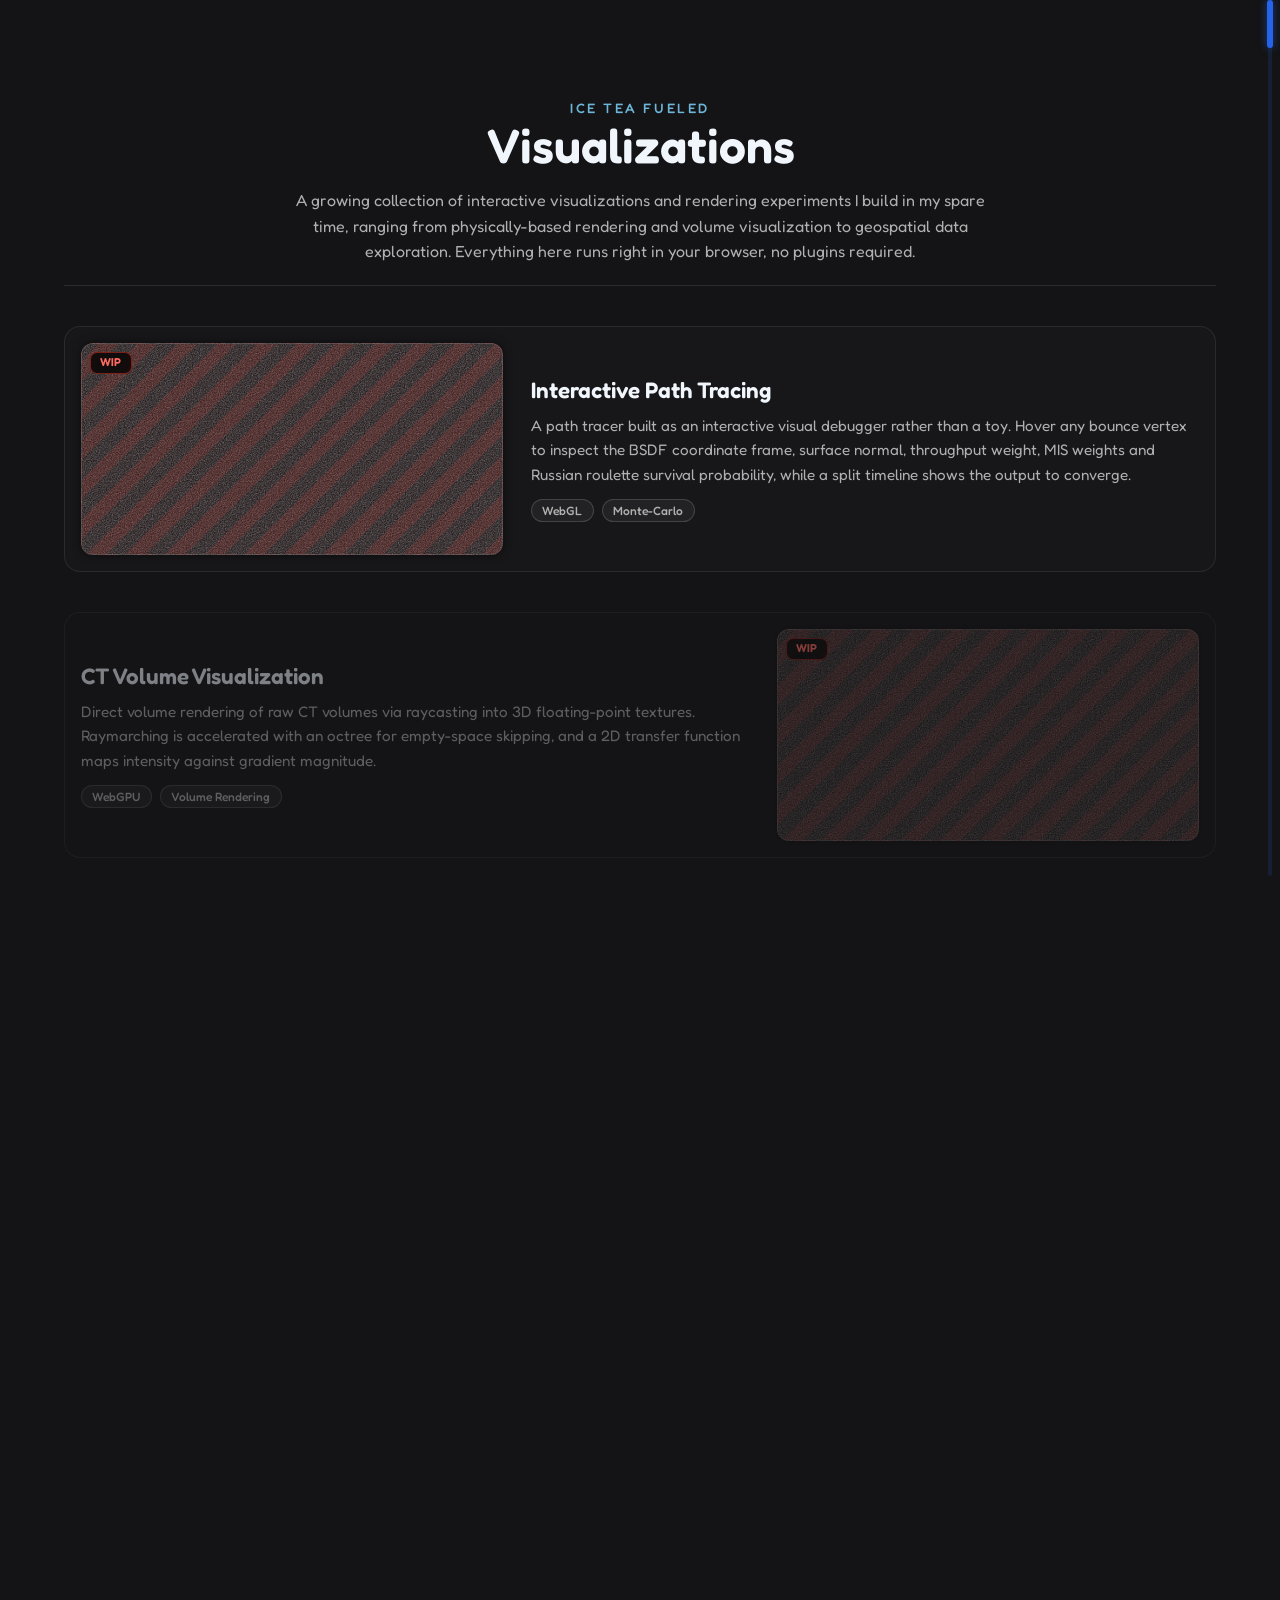
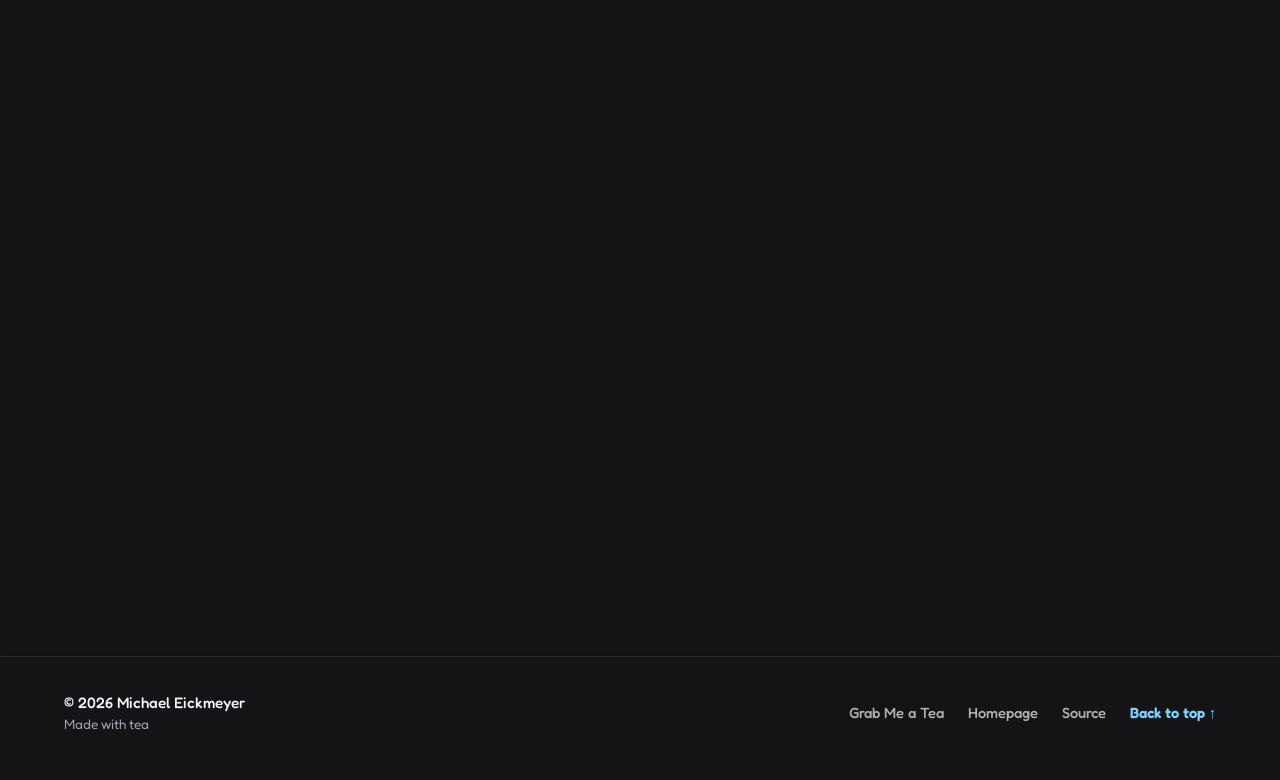
==== commit ada604ea: "add vis page design" ====
--- a/index.html
+++ b/index.html
@@ -7,13 +7,113 @@
 
   <title>Visualizations | Michael Eickmeyer</title>
 
-  <link rel="stylesheet" href="design.css">
-  <!--<link rel="icon" type="image/x-icon" href="assets/img/icons/favicon.ico">-->
+  <link rel="stylesheet" href="__src/design.css">
+  <link rel="icon" type="image/x-icon" href="assets/img/icons/favicon.ico">
   <link rel="preconnect" href="https://fonts.googleapis.com">
   <link rel="preconnect" href="https://fonts.gstatic.com" crossorigin>
   <link href="https://fonts.googleapis.com/css2?family=Fredoka:wght@300..700&display=swap" rel="stylesheet">
-  
-  <!--<script type="module" src="assets/js/main.js"></script>-->
+
+  <script type="module">
+    import { initScrollbar } from './__src/scrollbar.js';
+
+    initScrollbar();
+
+    document.querySelectorAll('.vis-image').forEach((img) => {
+      img.addEventListener('error', () => img.removeAttribute('src'), { once: true });
+    });
+
+    const BOTTOM_OPACITY = 0;
+    // Fade ramp length in pixels, independent of viewport height so short windows do
+    // not collapse the ramp and leave mid-screen cards invisible.
+    const FADE_DISTANCE_PX = 320;
+    // Fraction of the viewport height, measured from the bottom, at which a card
+    // reaches full opacity. 0.25 = a quarter of the way up from the bottom edge.
+    const FULL_OPACITY_AT = 0.25;
+    // Below this width the cards stack and a single card can exceed the viewport,
+    // so the reveal effect is disabled entirely.
+    const REVEAL_MIN_WIDTH = 900;
+
+    const reduceMotion = window.matchMedia('(prefers-reduced-motion: reduce)').matches;
+
+    const initReveal = () => {
+      const cells = document.querySelectorAll('.vis-cell');
+
+      const showAll = () => {
+        cells.forEach((cell) => {
+          cell.style.opacity = '';
+          cell.classList.add('is-visible');
+        });
+      };
+      if (reduceMotion) {
+        showAll();
+        return;
+      }
+
+      let revealRaf = null;
+      let enabled = window.innerWidth > REVEAL_MIN_WIDTH;
+
+      const updateReveal = () => {
+        revealRaf = null;
+
+        const viewportHeight = window.innerHeight;
+
+        // Full opacity is reached once the card's bottom edge rises above this line,
+        // i.e. 25% of the way up from the bottom of the viewport.
+        const fullOpacityLine = viewportHeight * (1 - FULL_OPACITY_AT);
+
+        // At the very bottom of the page nothing can scroll further, so any card still
+        // on screen would otherwise be stranded below the line.
+        const maxScroll = document.documentElement.scrollHeight - viewportHeight;
+        const atPageEnd = maxScroll > 0 && window.scrollY >= maxScroll - 1;
+
+        cells.forEach((cell) => {
+          const rect = cell.getBoundingClientRect();
+
+          // How far the card's bottom edge still sits below that line.
+          const below = Math.max(0, rect.bottom - fullOpacityLine);
+          const progress = atPageEnd ? 0 : Math.min(1, below / FADE_DISTANCE_PX);
+
+          const opacity = 1 - progress * (1 - BOTTOM_OPACITY);
+
+          cell.style.opacity = opacity.toFixed(3);
+          cell.classList.toggle('is-visible', opacity >= 0.999);
+        });
+      };
+
+      const applyMode = () => {
+        revealRaf = null;
+
+        const shouldEnable = window.innerWidth > REVEAL_MIN_WIDTH;
+
+        if (shouldEnable === enabled) {
+          if (enabled) updateReveal();
+          return;
+        }
+
+        enabled = shouldEnable;
+
+        if (enabled) updateReveal();
+        else showAll();
+      };
+
+      const scheduleReveal = () => {
+        if (!revealRaf) revealRaf = requestAnimationFrame(applyMode);
+      };
+
+      if (enabled) updateReveal();
+      else showAll();
+
+      window.addEventListener('scroll', scheduleReveal, { passive: true });
+      window.addEventListener('resize', scheduleReveal);
+    };
+
+    // This script sits in <head>, so the cards do not exist yet on first run.
+    if (document.readyState === 'loading') {
+      document.addEventListener('DOMContentLoaded', initReveal, { once: true });
+    } else {
+      initReveal();
+    }
+  </script>
 </head>
 
 <body>
@@ -27,62 +127,168 @@
 
   <main>
     <div class="title-area">
+      <p class="eyebrow">Ice Tea Fueled</p>
       <h1 class="main">Visualizations</h1>
-      <h2 class="sub">This is currently Work in Progress!</h2>
+      <p class="intro">
+        A growing collection of interactive visualizations and rendering experiments I build in my spare time, 
+        ranging from physically-based rendering and volume visualization to geospatial data exploration.
+        Everything here runs right in your browser, no plugins required.
+      </p>
       <div class="divider"></div>
     </div>
 
     <div class="vis-list">
-      <div href="" class="vis-cell">
-        <img class="vis-image">
-        <div class="vis-info">
-          <h2 class="vis-title">Interactive Path Tracing (WIP)</h2>
-          <p class="vis-description"></p>
-        </div>
+      <a href="" class="vis-cell">
+        <div class="vis-thumb">
+          <span class="vis-badge">WIP</span>
+          <img class="vis-image" src="assets/img/vis/pathtracer.png" alt="Teaser image for the interactive path tracing visualization" loading="lazy">
+        </div>
+        <div class="vis-info">
+          <h2 class="vis-title">Interactive Path Tracing</h2>
+          <p class="vis-description">
+            A path tracer built as an interactive visual debugger rather than a toy. Hover any
+            bounce vertex to inspect the BSDF coordinate frame, surface normal, throughput weight,
+            MIS weights and Russian roulette survival probability, while a split timeline shows the output to converge.
+          </p>
+          <div class="vis-meta">
+            <span class="vis-tag">WebGL</span>
+            <span class="vis-tag">Monte-Carlo</span>
+          </div>
+        </div>
+      </a>
+
+      <a href="" class="reversed vis-cell">
+        <div class="vis-thumb">
+          <span class="vis-badge">WIP</span>
+          <img class="vis-image" src="assets/img/vis/ct.png" alt="Teaser image for the CT volume visualization" loading="lazy">
+        </div>
+        <div class="vis-info">
+          <h2 class="vis-title">CT Volume Visualization</h2>
+          <p class="vis-description">
+            Direct volume rendering of raw CT volumes via raycasting into 3D floating-point
+            textures. Raymarching is accelerated with an octree for empty-space skipping, and
+            a 2D transfer function maps intensity against gradient magnitude.
+          </p>
+          <div class="vis-meta">
+            <span class="vis-tag">WebGPU</span>
+            <span class="vis-tag">Volume Rendering</span>
+          </div>
+        </div>
+      </a>
+
+      <a href="" class="vis-cell">
+        <div class="vis-thumb">
+          <span class="vis-badge">WIP</span>
+          <img class="vis-image" src="assets/img/vis/urbanize.png" alt="Teaser image for the urban isochrone wavefront visualization" loading="lazy">
+        </div>
+        <div class="vis-info">
+          <h2 class="vis-title">Urban Isochrone Wavefront</h2>
+          <p class="vis-description">
+            This visualization turns reachability into a visible wave. 
+            Travel-time wavefronts are swept in a 3D visualization across real street topology 
+            from OpenStreetMap, which is then solved with a GPU-accelerated shortest-path solver. 
+          </p>
+          <div class="vis-meta">
+            <span class="vis-tag">WebGPU</span>
+            <span class="vis-tag">Geospatial</span>
+          </div>
+        </div>
+      </a>
+
+      <a href="" class="reversed vis-cell">
+        <div class="vis-thumb">
+          <span class="vis-badge">WIP</span>
+          <img class="vis-image" src="assets/img/vis/ukraine.png" alt="Teaser image for the Russo-Ukrainian war visualization" loading="lazy">
+        </div>
+        <div class="vis-info">
+          <h2 class="vis-title">Russo-Ukrainian War</h2>
+          <p class="vis-description">
+            On February 24, 2022, Russian forces crossed into Ukraine and Europe's largest land war
+            since 1945 began. This visualization follows the front line day by day, mapping
+            territorial control and the events behind every shift using openly available datasets.
+          </p>
+          <div class="vis-meta">
+            <span class="vis-tag">D3.js</span>
+            <span class="vis-tag">Timeline</span>
+          </div>
+        </div>
+      </a>
+
+      <a href="" class="vis-cell">
+        <div class="vis-thumb">
+          <span class="vis-badge">WIP</span>
+          <img class="vis-image" src="assets/img/vis/black-hole.png" alt="Teaser image for the black hole simulation" loading="lazy">
+        </div>
+        <div class="vis-info">
+          <h2 class="vis-title">Black Hole Simulation</h2>
+          <p class="vis-description">
+            A general-relativistic raytracer for a spinning Kerr black hole. Null geodesics are
+            integrated numerically through curved spacetime, with exposed spin parameter, accretion
+            disk temperature profile, relativistic Doppler beaming and gravitational redshift.
+          </p>
+          <div class="vis-meta">
+            <span class="vis-tag">WebGPU</span>
+            <span class="vis-tag">General Relativity</span>
+          </div>
+        </div>
+      </a>
+
+      <a href="./sfwaterquality/" class="reversed vis-cell">
+        <div class="vis-thumb">
+          <span class="vis-badge">WIP</span>
+          <img class="vis-image" src="assets/img/vis/sfwaterquality.png" alt="Teaser image for the San Francisco water quality dashboard" loading="lazy">
+        </div>
+        <div class="vis-info">
+          <h2 class="vis-title">San Francisco Water Quality</h2>
+          <p class="vis-description">
+            Water quality measurements across the SFPUC network, from the Hetch Hetchy Reservoir in
+            Yosemite 167 miles down to the city grid. Stations are mapped in their spatial context,
+            with interpolated scalar fields and time series for each parameter.
+          </p>
+          <div class="vis-meta">
+            <span class="vis-tag">D3.js</span>
+            <span class="vis-tag">Interpolation</span>
+          </div>
+        </div>
+      </a>
+
+      <a href="" class="vis-cell">
+        <div class="vis-thumb">
+          <span class="vis-badge">WIP</span>
+          <img class="vis-image" src="assets/img/vis/volume-caustics.png" alt="Teaser image for the dynamic volume illumination visualization" loading="lazy">
+        </div>
+        <div class="vis-info">
+          <h2 class="vis-title">Dynamic Volume Illumination</h2>
+          <p class="vis-description">
+            A web port of Magnus and Bruckner's interactive dynamic volume illumination with
+            refraction and caustics. Using both light-ray and viewing-ray propagation, photons 
+            march through a volume to estimate caustics and refraction in real time.
+          </p>
+          <div class="vis-meta">
+            <span class="vis-tag">Caustics</span>
+            <span class="vis-tag">Volume Rendering</span>
+          </div>
+        </div>
+      </a>
+    </div>
+  </main>
+
+  <footer>
+    <div class="footer-content">
+      <div class="footer-left">
+        <p class="footer-copy">© 2026 Michael Eickmeyer</p>
+        <p class="footer-sub">
+          <span id="tea-fluff">Made with <span class="fluff-insert">iced </span>tea</span>
+        </p>
       </div>
-      <div href="" class="reversed vis-cell">
-        <img class="vis-image">
-        <div class="vis-info">
-          <h2 class="vis-title">CT Volume Visualization (WIP)</h2>
-          <p class="vis-description"></p>
-        </div>
-      </div>
-      <div href="" class="vis-cell">
-        <img class="vis-image">
-        <div class="vis-info">
-          <h2 class="vis-title">Urban Isochrone Wavefront (WIP)</h2>
-          <p class="vis-description"></p>
-        </div>
-      </div>
-      <div href="" class="reversed vis-cell">
-        <img class="vis-image">
-        <div class="vis-info">
-          <h2 class="vis-title">Russo-Ukrainian War (WIP)</h2>
-          <p class="vis-description"></p>
-        </div>
-      </div>
-      <div href="" class="vis-cell">
-        <img class="vis-image">
-        <div class="vis-info">
-          <h2 class="vis-title">Black Hole Simulation (WIP)</h2>
-          <p class="vis-description"></p>
-        </div>
-      </div>
-      <div href="./sfwaterquality/" class="reversed vis-cell">
-        <img class="vis-image">
-        <div class="vis-info">
-          <h2 class="vis-title">San Francisco Water Quality (WIP)</h2>
-          <p class="vis-description"></p>
-        </div>
-      </div>
-      <div href="" class="vis-cell">
-        <img class="vis-image">
-        <div class="vis-info">
-          <h2 class="vis-title">Dynamic Volume Illumination (WIP)</h2>
-          <p class="vis-description"></p>
-        </div>
-      </div>
-    </div>
-  </main>
+
+      <nav class="footer-nav" aria-label="External and source links">
+        <a href="https://ko-fi.com/akaxiii" target="_blank" rel="noopener noreferrer" title="KoFi">Grab Me a Tea</a>
+        <a href="https://gitthirteen.github.io" target="_blank" rel="noopener noreferrer" title="Homepage">Homepage</a>
+        <a href="https://github.com/gitthirteen/visualizations" target="_blank" rel="noopener noreferrer" title="GitHub Repo">Source</a>
+        <a href="#" class="footer-top">Back to top ↑</a>
+      </nav>
+    </div>
+  </footer>
 </body>
 </html>
--- a/__src/design.css
+++ b/__src/design.css
@@ -0,0 +1,525 @@
+/****** Global ******/
+
+html {
+    scroll-behavior: smooth;
+    font-family: "Fredoka", sans-serif;
+    font-optical-sizing: auto;
+    font-style: normal;
+    scrollbar-width: none;
+    -ms-overflow-style: none;
+    scroll-padding-top: 96px;
+}
+
+html::-webkit-scrollbar {
+    display: none;
+}
+
+h1, h2, p {
+    color: #F0F6FC;
+    margin-bottom: 0;
+}
+
+@media (prefers-reduced-motion: reduce) {
+    html {
+        scroll-behavior: auto;
+    }
+}
+
+body {
+    background-color: #1a181b;
+    background-image: url("data:image/svg+xml,%3Csvg xmlns='http://www.w3.org/2000/svg' width='500' height='500' viewBox='0 0 600 600'%3E%3Cpath fill='%231e70e8' fill-opacity='0.25' d='M600 325.1v-1.17c-6.5 3.83-13.06 7.64-14.68 8.64-10.6 6.56-18.57 12.56-24.68 19.09-5.58 5.95-12.44 10.06-22.42 14.15-1.45.6-2.96 1.2-4.83 1.9l-4.75 1.82c-9.78 3.75-14.8 6.27-18.98 10.1-4.23 3.88-9.65 6.6-16.77 8.84-1.95.6-3.99 1.17-6.47 1.8l-6.14 1.53c-5.29 1.35-8.3 2.37-10.54 3.78-3.08 1.92-6.63 3.26-12.74 5.03a384.1 384.1 0 0 1-4.82 1.36c-2.04.58-3.6 1.04-5.17 1.52a110.03 110.03 0 0 0-11.2 4.05c-2.7 1.15-5.5 3.93-8.78 8.4a157.68 157.68 0 0 0-6.15 9.2c-5.75 9.07-7.58 11.74-10.24 14.51a50.97 50.97 0 0 1-4.6 4.22c-2.33 1.9-10.39 7.54-11.81 8.74a14.68 14.68 0 0 0-3.67 4.15c-1.24 2.3-1.9 4.57-2.78 8.87-2.17 10.61-3.52 14.81-8.2 22.1-4.07 6.33-6.8 9.88-9.83 12.99-.47.48-.95.96-1.5 1.48l-3.75 3.56c-1.67 1.6-3.18 3.12-4.86 4.9a42.44 42.44 0 0 0-9.89 16.94c-2.5 8.13-2.72 15.47-1.76 27.22.47 5.82.51 6.36.51 8.18 0 10.51.12 17.53.63 25.78.24 4.05.56 7.8.97 11.22h.9c-1.13-9.58-1.5-21.83-1.5-37 0-1.86-.04-2.4-.52-8.26-.94-11.63-.72-18.87 1.73-26.85a41.44 41.44 0 0 1 9.65-16.55c1.67-1.76 3.18-3.27 4.83-4.85.63-.6 3.13-2.96 3.75-3.57a71.6 71.6 0 0 0 1.52-1.5c3.09-3.16 5.86-6.76 9.96-13.15 4.77-7.42 6.15-11.71 8.34-22.44.86-4.21 1.5-6.4 2.68-8.6.68-1.25 1.79-2.48 3.43-3.86 1.38-1.15 9.43-6.8 11.8-8.72 1.71-1.4 3.26-2.81 4.7-4.3 2.72-2.85 4.56-5.54 10.36-14.67a156.9 156.9 0 0 1 6.1-9.15c3.2-4.33 5.9-7.01 8.37-8.07 3.5-1.5 7.06-2.77 11.1-4.02a233.84 233.84 0 0 1 7.6-2.2l2.38-.67c6.19-1.79 9.81-3.16 12.98-5.15 2.14-1.33 5.08-2.33 10.27-3.65l6.14-1.53c2.5-.63 4.55-1.2 6.52-1.82 7.24-2.27 12.79-5.06 17.15-9.05 4.05-3.72 9-6.2 18.66-9.9l4.75-1.82c1.87-.72 3.39-1.31 4.85-1.91 10.1-4.15 17.07-8.32 22.76-14.4 6.05-6.45 13.95-12.4 24.49-18.92 1.56-.96 7.82-4.6 14.15-8.33v-64.58c-4 8.15-8.52 14.85-12.7 17.9-2.51 1.82-5.38 4.02-9.04 6.92a1063.87 1063.87 0 0 0-6.23 4.98l-1.27 1.02a2309.25 2309.25 0 0 1-4.87 3.9c-7.55 6-12.9 10.05-17.61 13.19-3.1 2.06-3.86 2.78-8.06 7.13-5.84 6.07-11.72 8.62-29.15 10.95-11.3 1.5-20.04 4.91-30.75 11.07-1.65.94-7.27 4.27-6.97 4.1-2.7 1.58-4.69 2.69-6.64 3.66-5.63 2.8-10.47 4.17-15.71 4.17-17.13 0-41.44 11.51-51.63 22.83-12.05 13.4-31.42 27.7-45.25 31.16-7.4 1.85-11.85 7.05-14.04 14.69-1.26 4.4-1.58 8.28-1.58 13.82 0 .82.01.98.24 3.63.45 5.18.35 8.72-.77 13.26-1.53 6.2-4.89 12.6-10.59 19.43-13.87 16.65-22.88 46.58-22.88 71.68 0 2.39.02 4.26.06 8.75.12 10.8.1 15.8-.22 21.95-.56 11.18-2.09 20.73-5 29.3h-1.05c2.94-8.56 4.49-18.12 5.05-29.35.31-6.13.34-11.1.22-21.9-.04-4.48-.06-6.36-.06-8.75 0-25.32 9.07-55.47 23.12-72.32 5.6-6.72 8.88-12.99 10.38-19.03 1.09-4.4 1.18-7.85.74-12.93-.23-2.7-.24-2.86-.24-3.72 0-5.62.32-9.57 1.62-14.1 2.28-7.95 6.97-13.44 14.76-15.39 13.6-3.4 32.82-17.59 44.75-30.84C409 360.14 433.58 348.5 451 348.5c5.07 0 9.77-1.33 15.26-4.07 1.93-.96 3.9-2.05 6.58-3.62-.3.18 5.33-3.16 6.98-4.11 10.82-6.21 19.66-9.67 31.11-11.2 17.23-2.3 22.9-4.75 28.57-10.64 4.25-4.41 5.04-5.16 8.22-7.28 4.68-3.11 10.01-7.14 17.55-13.14a1113.33 1113.33 0 0 0 4.86-3.89l1.28-1.02a4668.54 4668.54 0 0 1 6.23-4.98c3.67-2.9 6.55-5.12 9.07-6.95 4.37-3.19 9.16-10.56 13.29-19.4v66.9zm0-116.23c-.62.01-1.27.06-1.95.13-6.13.63-13.83 3.45-21.83 7.45-3.64 1.82-8.46 2.67-14.17 2.71-4.7.04-9.72-.47-14.73-1.33-1.7-.3-3.26-.61-4.67-.93a31.55 31.55 0 0 0-3.55-.57 273.4 273.4 0 0 0-16.66-.88c-10.42-.16-17.2.74-17.97 2.73-.38.97.6 2.55 3.03 4.87 1.01.97 2.22 2.03 4.04 3.55a1746.07 1746.07 0 0 0 4.79 4.02c1.39 1.2 3.1 1.92 5.5 2.5.7.16.86.2 2.64.54 3.53.7 5.03 1.25 6.15 2.63 1.41 1.76 1.4 4.54-.15 8.88-2.44 6.83-5.72 10.05-10.19 10.33-3.63.23-7.6-1.29-14.52-5.06-4.53-2.47-6.82-7.3-8.32-15.26-.17-.87-.32-1.78-.5-2.86l-.43-2.76c-1.05-6.58-1.9-9.2-3.73-10.11-.81-.4-1.59-.74-2.36-1-2.27-.77-4.6-1.02-8.1-.92-2.29.07-14.7 1-13.77.93-20.55 1.37-28.8 5.05-37.09 14.99a133.07 133.07 0 0 0-4.25 5.44l-2.3 3.09-2.51 3.32c-4.1 5.36-7.06 8.48-10.39 11.12-.65.52-1.33 1.04-2.13 1.62l-4.11 2.94a106.8 106.8 0 0 0-5.16 3.99c-4.55 3.74-9.74 8.6-16.25 15.38-8.25 8.58-11.78 13.54-11.7 15.95.07 1.65 1.64 2.11 6.79 2.38 1.61.09 2.15.12 2.98.2 2.95.24 5.09.73 6.81 1.68 7.48 4.15 11.63 7.26 13.95 11.58 3.3 6.15.8 12.88-8.89 20.26-8.28 6.3-11.1 10.37-11.31 14.96-.06 1.17 0 1.93.26 4.43.69 6.47.25 10.65-2.8 17.42a44.23 44.23 0 0 1-4.16 7.53c-2.82 3.97-5.47 5.74-10.6 7.69-.43.16-3.34 1.23-4.27 1.59-1.8.68-3.38 1.36-5.01 2.14-4.18 2-8.4 4.6-13.1 8.24-8.44 6.51-13.23 14.56-15.98 25.06-1.1 4.2-1.55 6.81-2.8 15.21-1.26 8.6-2.17 12.64-4.08 16.55-2.1 4.28-11.93 26.59-12.97 28.88a382.7 382.7 0 0 1-6.37 13.41c-4.07 8.11-7.61 14.07-10.73 17.81-5.38 6.46-8.98 14.37-13.77 28.42a810.14 810.14 0 0 0-1.89 5.6c-1.8 5.35-2.96 8.6-4.26 11.85-6.13 15.32-25.43 26.31-46.46 26.31-11.2 0-20.58-2.74-31.02-8.55-5.6-3.13-4.55-2.42-22.26-14.54-14.33-9.8-17.7-10.73-20.47-6.9-.37.5-1.81 2.74-1.83 2.77a52.24 52.24 0 0 1-4.94 5.9c-.73.79-5.52 5.87-6.97 7.45-2.38 2.6-4.3 4.81-5.98 6.93a45.6 45.6 0 0 0-5.08 7.66c-1.29 2.57-1.9 5.25-2.66 10.6a997.6 997.6 0 0 1-.46 3.18h-1l.47-3.32c.77-5.45 1.4-8.2 2.75-10.9a46.54 46.54 0 0 1 5.2-7.84c1.7-2.14 3.63-4.38 6.03-6.98 1.45-1.59 6.24-6.68 6.96-7.46a51.58 51.58 0 0 0 4.84-5.78s1.47-2.26 1.86-2.8c3.25-4.5 7.08-3.44 21.84 6.67 17.67 12.08 16.62 11.38 22.19 14.48 10.3 5.73 19.5 8.43 30.53 8.43 20.65 0 39.57-10.77 45.54-25.69a219.7 219.7 0 0 0 4.24-11.8 6752.32 6752.32 0 0 0 1.88-5.6c4.83-14.16 8.47-22.14 13.96-28.73 3.05-3.66 6.56-9.57 10.6-17.61 1.97-3.93 4.04-8.31 6.35-13.38 1.03-2.28 10.88-24.61 12.98-28.91 1.85-3.79 2.75-7.76 4-16.25 1.24-8.44 1.7-11.07 2.81-15.32 2.8-10.7 7.71-18.94 16.33-25.6a73.18 73.18 0 0 1 13.29-8.35c1.66-.8 3.27-1.48 5.08-2.18.94-.36 3.86-1.43 4.28-1.59 4.95-1.88 7.44-3.55 10.14-7.33 1.35-1.9 2.68-4.3 4.06-7.37 2.97-6.58 3.39-10.59 2.72-16.9a27.13 27.13 0 0 1-.27-4.58c.22-4.94 3.21-9.24 11.7-15.7 9.33-7.11 11.66-13.34 8.62-19-2.2-4.09-6.25-7.12-13.55-11.17-1.57-.88-3.6-1.33-6.42-1.57-.8-.07-1.34-.1-2.95-.19-5.77-.3-7.63-.85-7.72-3.34-.1-2.81 3.5-7.87 11.97-16.69 6.53-6.8 11.75-11.69 16.33-15.45 1.79-1.47 3.42-2.72 5.2-4.03l4.12-2.94c.79-.58 1.46-1.08 2.1-1.59 3.26-2.6 6.16-5.65 10.21-10.94a383.2 383.2 0 0 0 2.5-3.32l2.31-3.09c1.8-2.39 3.04-4 4.29-5.48 8.47-10.17 16.98-13.96 37.27-15.3-.44.02 12-.9 14.32-.98 3.62-.1 6.05.16 8.46.98.8.27 1.62.62 2.47 1.04 2.27 1.14 3.17 3.87 4.27 10.85l.44 2.76c.17 1.07.33 1.97.5 2.83 1.44 7.69 3.62 12.29 7.8 14.57 6.76 3.68 10.6 5.15 13.99 4.94 4-.25 6.99-3.17 9.3-9.67 1.45-4.04 1.46-6.49.32-7.92-.9-1.12-2.28-1.62-5.57-2.27a55.8 55.8 0 0 1-2.67-.55c-2.54-.6-4.39-1.4-5.93-2.71a252.63 252.63 0 0 0-4.78-4.01 84.35 84.35 0 0 1-4.08-3.6c-2.73-2.6-3.86-4.43-3.28-5.95 1.02-2.64 7.82-3.54 18.93-3.37a230.56 230.56 0 0 1 16.73.88c2.76.39 3.2.49 3.68.6 1.4.3 2.95.62 4.62.91a82.9 82.9 0 0 0 14.56 1.32c5.56-.04 10.24-.86 13.73-2.6 8.1-4.05 15.89-6.9 22.17-7.56.7-.07 1.4-.11 2.05-.13v1zm0-100.94v1.5c-8.62 16.05-17.27 29.55-23.65 35.92-3.19 3.2-7.62 4.9-13.54 5.56-4.45.48-8.28.4-19.18-.2-9.91-.55-15.32-.44-20.52.78a84.05 84.05 0 0 1-15 2.11l-2.25.14c-12.49.75-19.37 1.78-32.72 5.74-4.5 1.33-9.27 2.49-14.3 3.48a246.27 246.27 0 0 1-32.6 3.97c-7.56.45-13.21.57-20.24.57-5.4 0-11.9 1.61-18 5.18-8.3 4.87-15.06 12.87-19.53 24.5a68.57 68.57 0 0 1-4.56 9.8c-3.6 6.2-6.92 8.99-13.38 12.18l-4.03 1.96a64.48 64.48 0 0 0-15.16 10.25c-8.2 7.33-13.72 16.63-22.54 35.6l-2.08 4.49c-7.3 15.7-11.5 23.3-17.35 29.87-7.7 8.66-20.25 14.42-40.31 20.08-4.37 1.23-19.04 5.08-19.24 5.13-6.92 1.87-11.68 3.34-15.63 4.92-10.55 4.22-18.71 10.52-36.38 26.52l-1.7 1.54c-8.58 7.76-13.41 11.9-18.81 15.88-3.95 2.9-8 5.67-12.97 8.91-2.06 1.34-10.3 6.6-12.33 7.94-11.52 7.5-18.53 13.04-24.62 20.08a62.01 62.01 0 0 0-6.44 8.85c-4.13 6.91-6.27 13.15-9.2 25.11l-1.54 6.26c-.6 2.45-1.15 4.54-1.72 6.58-2.97 10.7-6.9 17.36-14.78 26.91L69.6 491a148.51 148.51 0 0 0-4.19 5.3 23.9 23.9 0 0 0-3.44 6.28c-1.16 3.23-1.52 5.9-1.87 11.94-.58 10.05-1.42 15.04-4.63 22.67-1.57 3.72-5.66 14.02-6.41 15.8a73.46 73.46 0 0 1-3.57 7.4c-2.88 5.14-6.71 10.12-13.12 16.95-5.96 6.36-8.87 10.9-10.61 16a56.88 56.88 0 0 0-1.38 4.82l-.46 1.84h-1.03l.52-2.08c.52-2.09.92-3.49 1.4-4.9 1.8-5.25 4.78-9.9 10.84-16.36 6.35-6.78 10.13-11.7 12.97-16.77a72.5 72.5 0 0 0 3.52-7.29c.75-1.76 4.84-12.06 6.4-15.8 3.17-7.5 3.99-12.4 4.56-22.33.35-6.14.72-8.88 1.93-12.23a24.9 24.9 0 0 1 3.58-6.54c1.27-1.7 2.6-3.37 4.22-5.34l4.11-4.95c7.8-9.46 11.66-16 14.59-26.54.56-2.04 1.1-4.12 1.71-6.56l1.53-6.26c2.96-12.04 5.13-18.36 9.32-25.39 1.84-3.08 4-6.05 6.54-8.99 6.17-7.12 13.24-12.7 24.83-20.26 2.05-1.33 10.28-6.6 12.33-7.94 4.96-3.22 9-5.98 12.92-8.87 5.37-3.95 10.19-8.08 18.74-15.82l1.7-1.54c17.76-16.09 25.98-22.43 36.67-26.7 4-1.6 8.8-3.09 15.75-4.96.21-.06 14.87-3.9 19.22-5.13 19.9-5.61 32.32-11.31 39.85-19.78 5.76-6.48 9.93-14.02 17.18-29.64l2.09-4.5c8.87-19.07 14.44-28.46 22.77-35.9a65.48 65.48 0 0 1 15.38-10.4l4.04-1.97c6.3-3.1 9.47-5.77 12.96-11.77a67.6 67.6 0 0 0 4.48-9.67c4.56-11.84 11.47-20.02 19.97-25 6.25-3.66 12.93-5.32 18.5-5.32 7.01 0 12.65-.12 20.17-.57a245.3 245.3 0 0 0 32.47-3.96c5-.98 9.75-2.13 14.22-3.45 13.43-3.98 20.38-5.02 32.94-5.78l2.24-.14c5.76-.37 9.8-.9 14.85-2.09 5.31-1.25 10.79-1.35 22.6-.7 9.04.5 12.84.58 17.21.1 5.71-.62 9.94-2.26 12.95-5.26 6.44-6.45 15.3-20.37 24.35-36.72zm0 450.21c-1.28-4.6-2.2-10.55-3.33-20.25l-.24-2.04-.23-2.03c-1.82-15.7-3.07-21.98-5.55-24.47-2.46-2.46-3.04-5.03-2.52-8.64.1-.6.18-1.1.39-2.15.69-3.54.77-5.04.08-6.84-.91-2.38-3.31-4.41-7.79-6.26-5.08-2.09-6.52-4.84-4.89-8.44.66-1.45 1.79-3.02 3.52-5.01 1.04-1.2 5.48-5.96 5.08-5.53 6.15-6.7 8.98-11.34 8.98-16.48a15.2 15.2 0 0 1 6.5-12.89v1.26a14.17 14.17 0 0 0-5.5 11.63c0 5.47-2.93 10.29-9.24 17.16.38-.42-4.04 4.33-5.07 5.5-1.67 1.93-2.75 3.43-3.36 4.77-1.37 3.04-.23 5.22 4.36 7.1 4.71 1.95 7.32 4.16 8.34 6.83.78 2.04.7 3.67-.03 7.4-.2 1.03-.3 1.51-.38 2.09-.48 3.33.03 5.59 2.23 7.8 2.74 2.74 3.98 8.96 5.84 25.06l.24 2.03.23 2.04c.82 7.01 1.53 12.06 2.34 16.03v4.33zm0-62.16c-1.4-3.13-4.43-9.9-4.95-11.17-1.02-2.53-1.25-3.8-.91-5.18.2-.84 2.05-4.68 2.32-5.33a70.79 70.79 0 0 0 3.54-11.2v3.99a62.82 62.82 0 0 1-2.62 7.6c-.31.75-2.09 4.46-2.27 5.18-.28 1.12-.08 2.22.87 4.57.41 1.02 2.5 5.7 4.02 9.09v2.45zm0-85.09c-1.65 1.66-3.66 2.9-6.4 4.13-.25.1-13.97 5.47-20.4 8.43-9.35 4.32-16.7 5.9-23.03 5.25-5.08-.53-9.02-2.25-14.77-5.92l-3.2-2.07a77.4 77.4 0 0 0-5.44-3.27c-4.05-2.18-3.25-5.8 1.47-10.47 3.71-3.68 9.6-7.93 18.73-13.8l4.46-2.82c17.95-11.33 18.22-11.5 22.27-14.74 11.25-9 19.69-14.02 26.31-15.1v1.02c-6.37 1.1-14.62 6-25.69 14.86-4.1 3.28-4.34 3.44-22.36 14.8a652.4 652.4 0 0 0-4.45 2.83c-9.07 5.83-14.92 10.05-18.57 13.66-4.31 4.28-4.95 7.13-1.7 8.88 1.7.91 3.29 1.88 5.5 3.3l3.2 2.08c5.64 3.59 9.45 5.25 14.34 5.76 6.13.64 13.32-.9 22.52-5.15 6.46-2.98 20.18-8.35 20.4-8.44 3.04-1.37 5.1-2.71 6.81-4.69v1.47zm0-41.37v1c-6.56.26-12.11 3.13-19.71 9.08l-4.63 3.68a51.87 51.87 0 0 1-4.4 3.14c-.82.52-5.51 3.33-6.22 3.76-3.31 2-6.15 3.8-8.87 5.6a112.61 112.61 0 0 0-8.16 5.92c-4.61 3.72-7.4 6.9-7.97 9.35-.63 2.67 1.48 4.53 7.05 5.46 10.7 1.78 20.92-.05 30.45-4.65a61.96 61.96 0 0 0 17.1-12.2 41.8 41.8 0 0 0 5.36-7.42v1.92a38.94 38.94 0 0 1-4.64 6.19 62.95 62.95 0 0 1-17.39 12.41c-9.7 4.68-20.13 6.55-31.05 4.73-6.06-1-8.65-3.29-7.85-6.67.64-2.74 3.53-6.05 8.31-9.9 2.35-1.9 5.1-3.88 8.24-5.97 2.73-1.82 5.58-3.61 8.9-5.62.72-.44 5.4-3.24 6.22-3.75 1.26-.8 2.6-1.76 4.3-3.09.8-.62 3.9-3.1 4.63-3.67 7.77-6.1 13.49-9.04 20.33-9.3zm0-154.6v1c-1.75-.24-4.3.23-7.82 1.55-10.01 3.75-13.8 5.07-19.15 6.76-1.78.56-2.63.83-3.87 1.24-1.48.5-3.16.76-6.74 1.16a1550.34 1550.34 0 0 0-2.64.3c-7.8.94-11.28 2.47-11.28 6.07 0 4.45 2.89 13.18 7.96 25.81a57.34 57.34 0 0 1 2.33 7.6 258.32 258.32 0 0 1 .84 3.46c1.86 7.62 3.17 10.71 5.56 11.67 2.21.88 4.7.6 7.47-.72 3.48-1.69 7.22-4.94 11.2-9.47 1.52-1.7 2.97-3.49 4.59-5.57l3.16-4.1c2.59-3.23 6.07-12.21 8.39-20.23v3.45c-2.29 7.2-5.27 14.5-7.61 17.41-.44.55-2.67 3.46-3.15 4.09-1.63 2.1-3.1 3.9-4.62 5.62-4.08 4.61-7.9 7.94-11.53 9.7-2.99 1.44-5.77 1.75-8.28.74-2.84-1.13-4.2-4.34-6.15-12.35a2097.48 2097.48 0 0 1-.84-3.46c-.8-3.2-1.47-5.45-2.28-7.46-5.14-12.8-8.04-21.55-8.04-26.19 0-4.37 3.84-6.06 12.16-7.07a160.9 160.9 0 0 1 2.65-.3c3.5-.39 5.15-.64 6.53-1.1 1.26-.42 2.1-.7 3.88-1.26 5.34-1.68 9.11-3 19.1-6.74 3.53-1.32 6.22-1.84 8.18-1.61zM0 292c10.13-11.31 18.13-23.2 23.07-35.39 3.3-8.14 6.09-16.12 10.81-30.55l1.59-4.84c6.53-19.94 10.11-29.82 14.77-39.56 6.07-12.72 12.55-21.18 20.27-25.54 6.66-3.76 10.2-7.86 12.22-13.15a46.6 46.6 0 0 0 1.86-6.58c1.23-5.2 2.05-7.59 3.93-10.36 2.45-3.62 6.27-6.53 12.1-8.96 15.78-6.58 16.73-7.04 18.05-9.01.65-.98.83-2.15.74-4.51-.03-.73-.23-3.82-.24-4A93.8 93.8 0 0 1 119 94c0-10.04.18-11.37 2.37-13.15.52-.42 1.13-.8 2.07-1.3.27-.14 2.18-1.12 2.84-1.48a68.4 68.4 0 0 0 9.12-5.87c2.06-1.54 2.64-2.14 8.01-7.93 3.78-4.09 6.21-6.36 8.96-8.12 3.64-2.33 7.2-3.12 10.9-2.11 4.4 1.2 10.81 2 18.78 2.46 6.9.4 12.9.5 21.95.5 4.87 0 8.97.47 15.4 1.57 7.77 1.33 9.3 1.54 12.38 1.54 4.05 0 7.43-.88 10.68-2.95 5.06-3.22 8.11-4.67 11.2-5.2 3.62-.64 4.77-.46 16.55 2.06 17.26 3.7 30.85 1.36 41.06-9.7 5.1-5.53 5.48-8.9 3.48-14.8-.83-2.42-1.03-3.1-1.17-4.3-.29-2.52.5-4.71 2.71-6.93 2.65-2.65 4.72-9.17 6.22-18.29h2.03c-1.56 9.71-3.77 16.65-6.83 19.7-1.79 1.8-2.36 3.39-2.14 5.28.11 1 .3 1.63 1.07 3.9 2.22 6.53 1.76 10.66-3.9 16.8-10.77 11.66-25.07 14.13-42.95 10.3-11.42-2.45-12.55-2.62-15.78-2.06-2.77.48-5.62 1.84-10.47 4.92a20.93 20.93 0 0 1-11.76 3.27c-3.25 0-4.81-.22-12.73-1.57C212.74 59.46 208.73 59 204 59c-9.1 0-15.11-.1-22.07-.5-8.09-.47-14.62-1.29-19.2-2.54-5.62-1.53-10.17 1.38-17.85 9.66-5.5 5.94-6.08 6.53-8.28 8.18a70.38 70.38 0 0 1-9.38 6.03c-.68.37-2.58 1.35-2.84 1.49-.84.44-1.35.76-1.75 1.08C121.16 83.6 121 84.8 121 94c0 1.85.06 3.54.17 5.44 0 .17.2 3.28.24 4.03.1 2.75-.13 4.29-1.08 5.71-1.67 2.5-2.27 2.8-18.95 9.74-5.48 2.29-8.99 4.96-11.2 8.24-1.71 2.51-2.47 4.73-3.64 9.7-.83 3.5-1.21 4.92-1.94 6.83-2.18 5.73-6.05 10.19-13.1 14.18-7.3 4.12-13.55 12.28-19.46 24.66-4.6 9.64-8.17 19.46-14.67 39.32l-1.58 4.84c-4.75 14.47-7.54 22.48-10.86 30.69-5.28 13.01-13.95 25.65-24.93 37.6v-2.97zm0 78v-.5l1-.01c6.32 0 7.47 5.2 4.6 13.36a60.36 60.36 0 0 1-5.6 11.3v-1.92a57.76 57.76 0 0 0 4.65-9.72c2.69-7.6 1.71-12.02-3.65-12.02-.34 0-.67 0-1 .02v-46.59a340.96 340.96 0 0 0 13.71-8.34c13.66-9.46 29.79-37.6 29.79-53.59 0-18.1 21.57-72.64 32.23-79.42 12.71-8.09 32.24-27.96 35.8-37.75 1.93-5.3 5.5-7.27 14.42-9.37 6.15-1.44 8.64-2.42 10.67-4.79 1.5-1.74 2.72-4.79 4.33-10.3.23-.78 1.9-6.68 2.43-8.46 3.62-12.08 7.3-18.49 13.47-20.39 2.5-.76 3.03-.98 9.74-3.7 7.49-3.03 11.97-4.43 17.12-4.92 6.75-.65 13.13.75 19.55 4.67 5.43 3.32 12.19 4.72 20.17 4.56 6.03-.12 12.2-1.07 19.83-2.8 1.82-.4 7.38-1.74 8.26-1.94 2.69-.6 4.34-.89 5.48-.89 4.97 0 8.93-.05 14.2-.27 7.9-.32 15.56-.92 22.75-1.88 8.5-1.14 15.9-2.73 21.88-4.82 18.9-6.62 32.64-18.3 33.67-27.59.29-2.56.4-2.96 2.79-11.11 2.33-7.95 3.21-12.93 2.72-18.23-.2-2.24-.69-4.38-1.48-6.42-1.5-3.92-2.63-9.4-3.43-16.18h.9c.77 6.47 1.89 11.72 3.47 15.82a24.93 24.93 0 0 1 1.54 6.69c.5 5.46-.4 10.54-2.77 18.6-2.36 8.06-2.47 8.47-2.74 10.95-1.09 9.75-15.1 21.68-34.33 28.41-6.06 2.12-13.52 3.72-22.09 4.87-7.22.96-14.92 1.57-22.83 1.89-5.3.21-9.27.27-14.25.27-1.04 0-2.64.27-5.26.87-.87.2-6.43 1.53-8.26 1.94-7.68 1.73-13.92 2.7-20.03 2.82-8.15.17-15.1-1.27-20.71-4.7-6.23-3.81-12.4-5.16-18.93-4.54-5.04.48-9.44 1.86-16.84 4.86-6.75 2.74-7.29 2.95-9.82 3.73-5.73 1.76-9.28 7.96-12.81 19.72-.53 1.77-2.2 7.66-2.43 8.46-1.66 5.65-2.91 8.78-4.53 10.67-2.22 2.58-4.84 3.62-12.01 5.3-7.8 1.83-11.13 3.66-12.9 8.54-3.65 10.04-23.32 30.06-36.2 38.25C65.94 190 44.5 244.2 44.5 262c0 16.34-16.3 44.78-30.22 54.41-2.14 1.48-8.24 5.12-14.28 8.68v-1.16 46.09zm0-173.7v-1.11c7.42-3.82 14.55-10.23 21.84-18.98 3.8-4.56 14.21-18.78 15.79-20.55 1.8-2.04 4.06-3.96 7.42-6.45 1.08-.8 4.92-3.57 5.49-3.99 9.36-6.85 14-11.96 15.98-19.36.8-2.98 1.54-6.78 2.46-12.3.23-1.44 2-12.46 2.56-15.79 2.87-16.77 5.73-26.79 10.07-32.1C92.46 52.43 101.5 38.13 101.5 33c0-2.54.34-3.35 6.05-15.71.68-1.49 1.25-2.74 1.77-3.93 2.5-5.75 3.9-10.04 4.14-13.36h1c-.23 3.48-1.66 7.87-4.23 13.76-.52 1.2-1.09 2.45-1.78 3.95-5.54 12.01-5.95 12.99-5.95 15.29 0 5.47-9.09 19.84-20.11 33.31-4.2 5.12-7.03 15.06-9.86 31.64-.57 3.33-2.33 14.33-2.57 15.78-.92 5.56-1.67 9.38-2.48 12.4-2.05 7.68-6.82 12.93-16.35 19.91l-5.49 3.98c-3.3 2.45-5.51 4.34-7.27 6.31-1.53 1.73-11.94 15.93-15.76 20.53-7.52 9.02-14.88 15.6-22.61 19.46zm0 361.83v-4.33c.48 2.36 1 4.35 1.6 6.15 2 6.03 4.6 8.26 8.19 6.59C28.76 557.69 43.5 542.4 43.5 527c0-16.2 6.37-31.99 17.1-46.3 1.88-2.5 3.66-4.4 5.53-6 .73-.62 1.45-1.18 2.3-1.8l2-1.43c3.68-2.68 5.32-5.28 7.08-12.59.75-3.07 1.38-5.02 4.2-13.26l.63-1.88c3.24-9.58 4.56-14.97 4.17-18.65-.48-4.43-3.8-5.23-11.3-1.64a81.12 81.12 0 0 1-9.15 3.7c-13.89 4.67-26.96 5.8-42.66 5.42l-1.95-.05-1.45-.02a39.8 39.8 0 0 0-15.05 2.96A21.81 21.81 0 0 0 0 438.37v-1.26a23.55 23.55 0 0 1 4.55-2.57 40.77 40.77 0 0 1 16.92-3.02l1.95.05c15.6.38 28.57-.75 42.32-5.37a80.12 80.12 0 0 0 9.04-3.65c8.04-3.84 12.16-2.85 12.72 2.43.42 3.89-.92 9.34-4.21 19.08l-.64 1.88c-2.8 8.2-3.43 10.15-4.16 13.18-1.82 7.52-3.59 10.34-7.47 13.16l-2 1.43c-.84.6-1.54 1.15-2.25 1.75a35.45 35.45 0 0 0-5.37 5.84c-10.61 14.15-16.9 29.74-16.9 45.7 0 15.88-15 31.45-34.29 40.45-4.3 2.01-7.39-.66-9.56-7.18-.23-.68-.44-1.39-.65-2.13zm0-62.16v-2.45l1.46 3.27c2.1 4.8 3.46 10.33 4.26 16.77.66 5.3.84 9.3 1.04 18.5.2 9.32.5 12.75 1.63 15.05 1.28 2.6 3.67 2.35 8.29-1.5 17.14-14.3 21.82-22.9 21.82-38.62 0-7.17 1.1-12.39 3.7-17.68 2.27-4.67 3.65-6.62 13.4-19.62a69.8 69.8 0 0 1 7.6-8.79 44.76 44.76 0 0 1 3.54-3.06c.38-.3.64-.52.89-.74a10.47 10.47 0 0 0 2.63-3.32 35.78 35.78 0 0 0 2.26-5.94l.37-1.2.36-1.15c.29-.91.48-1.55.66-2.16.45-1.53.74-2.68.91-3.66.38-2.2.12-3.49-.85-4.15-2.35-1.61-9.28-.24-23.8 4.94-9.54 3.4-16.12 4.17-27.85 4.26-7.71.06-10.43.4-13.25 2.12-3.48 2.12-5.84 6.4-7.58 14.26-.5 2.2-.99 4.19-1.49 5.98v-3.98l.51-2.22c1.8-8.1 4.28-12.6 8.04-14.9 3.04-1.85 5.86-2.2 13.77-2.26 11.61-.09 18.1-.84 27.51-4.2 14.93-5.32 21.95-6.71 24.7-4.83 1.38.94 1.71 2.6 1.28 5.15a33.69 33.69 0 0 1-.94 3.78l-.66 2.17-.36 1.15-.37 1.2a36.64 36.64 0 0 1-2.33 6.1c-.8 1.53-1.61 2.52-2.86 3.61l-.92.77-1.02.83c-.9.74-1.65 1.4-2.47 2.18a68.84 68.84 0 0 0-7.48 8.66c-9.7 12.93-11.07 14.87-13.31 19.46-2.52 5.15-3.59 10.22-3.59 17.24 0 16.04-4.82 24.91-22.18 39.38-5.04 4.2-8.18 4.55-9.83 1.18-1.22-2.5-1.52-5.94-1.73-15.47-.2-9.16-.38-13.15-1.03-18.4-.79-6.34-2.12-11.8-4.19-16.49L0 495.98zM379.27 0h1.04l1.5 5.26c3.28 11.56 4.89 19.33 5.26 27.8.49 11.01-1.52 21.26-6.63 31.17-7.8 15.13-20.47 26.5-36.22 34.1-12.38 5.96-26.12 9.17-36.22 9.17-6.84 0-17.24 1.38-37.27 4.62l-2.27.37c-24.5 3.99-31.65 5-37.46 5-3.49 0-4.08-.08-19.54-2.8-3.56-.64-6.32-1.1-9-1.5-20.23-2.96-31-1.2-31.96 7.86-.1.85-.18 1.72-.29 2.81l-.27 2.73c-1.1 10.9-2.02 15.73-4.31 19.96-2.9 5.34-7.77 7.95-15.63 7.95-10.2 0-12.92.6-15.5 3.17.52-.51-5.03 5.85-8.16 8.7-2.75 2.5-14.32 12.55-15.77 13.83a341.27 341.27 0 0 0-6.54 5.92c-6.97 6.49-11.81 11.76-14.6 16.15-5.92 9.3-10.48 18.04-11.69 24.08-1.66 8.3 3.67 9.54 19.02 1.21a626.23 626.23 0 0 1 44.54-21.9c3.5-1.56 14.04-6.2 15.68-6.95 5.05-2.25 8.3-3.8 10.78-5.15l1.95-1.07 2.18-1.18c1.76-.94 3.38-1.76 5-2.55 18.1-8.72 34.48-10.46 50.33-1.2 22.89 13.34 38.28 37.02 38.28 56.44 0 19.12-.73 25.13-5.18 33.2a45.32 45.32 0 0 1-4.94 7.12c-6.47 7.77-11.81 16.2-12.76 21.27-1.2 6.34 4.69 7.03 20.17-.05 13.31-6.08 22.4-14.95 28.5-26.32a80.51 80.51 0 0 0 6.1-15.13c.9-2.98 3.17-11.65 3.41-12.48a29.02 29.02 0 0 1 1.75-4.83c7.47-14.93 21.09-30.5 36.25-37.24 7.61-3.38 13-9.65 19.4-20.79.84-1.48 4.26-7.64 5.14-9.17 3.52-6.1 6.22-9.7 9.37-11.98 10.15-7.4 28.7-11.1 50.29-11.1 7.52 0 16.54-1.24 27.51-3.58a420.1 420.1 0 0 0 14.96-3.52c-1.3.33 15.54-3.98 19.42-4.89 14.15-3.33 41.07-5.01 64.11-5.01 17.36 0 27.82-9.23 38.53-38.67 6.62-18.21 6.62-26.37 2.69-34.35l-1.18-2.37A13.36 13.36 0 0 1 587.5 58c0-4.03 0-4.01 2.5-24.56.46-3.73.8-6.74 1.12-9.64.9-8.45 1.38-15.2 1.38-20.8 0-.94-.02-1.94-.04-3h1c.03 1.06.04 2.06.04 3 0 5.65-.48 12.43-1.39 20.9-.3 2.91-.66 5.93-1.11 9.66-2.5 20.45-2.5 20.47-2.5 24.44 0 1.97.45 3.57 1.45 5.68.24.51 1.16 2.35 1.17 2.36 4.06 8.24 4.06 16.68-2.65 35.13-10.84 29.8-21.63 39.33-39.47 39.33-22.96 0-49.83 1.68-63.89 4.99-3.86.9-20.69 5.2-19.4 4.88a421.05 421.05 0 0 1-14.99 3.53c-11.04 2.35-20.11 3.6-27.72 3.6-21.4 0-39.76 3.67-49.7 10.9-3 2.19-5.64 5.7-9.1 11.68-.87 1.52-4.29 7.68-5.14 9.17-6.49 11.3-12 17.71-19.86 21.2-14.9 6.63-28.38 22.03-35.75 36.77a28.17 28.17 0 0 0-1.69 4.67c-.23.8-2.5 9.49-3.4 12.5a81.48 81.48 0 0 1-6.19 15.3c-6.2 11.56-15.44 20.58-28.96 26.76-16.1 7.36-23 6.55-21.58-1.04 1-5.29 6.4-13.83 12.99-21.73a44.33 44.33 0 0 0 4.82-6.96c4.35-7.88 5.06-13.77 5.06-32.72 0-19.04-15.19-42.4-37.72-55.55-15.57-9.08-31.62-7.38-49.45 1.21a132.9 132.9 0 0 0-7.14 3.71l-1.95 1.07a158.83 158.83 0 0 1-10.85 5.19c-1.65.74-12.18 5.38-15.69 6.95a625.25 625.25 0 0 0-44.46 21.86c-15.95 8.66-22.37 7.16-20.48-2.29 1.24-6.2 5.83-15.02 11.82-24.42 2.85-4.48 7.74-9.8 14.77-16.34 1.98-1.85 4.12-3.79 6.56-5.94 1.46-1.29 13.02-11.33 15.75-13.82 3.09-2.8 8.6-9.14 8.14-8.67 2.82-2.82 5.75-3.46 16.2-3.46 7.5 0 12.04-2.43 14.75-7.42 2.2-4.07 3.11-8.84 4.2-19.59l.26-2.73.3-2.81c.56-5.42 4.47-8.5 11.23-9.6 5.44-.88 12.51-.51 21.86.86 2.7.4 5.47.86 9.04 1.49 15.33 2.7 15.96 2.8 19.36 2.8 5.73 0 12.9-1.03 37.3-5l2.27-.36c20.1-3.26 30.52-4.64 37.43-4.64 9.95 0 23.54-3.18 35.78-9.08 15.57-7.5 28.09-18.73 35.78-33.65 5.02-9.75 7-19.82 6.51-30.67-.37-8.37-1.96-16.08-5.23-27.57L379.27 0zm13.68 0h1.02c.78 3.9 1.92 8.7 3.51 14.88 3.63 14.05 3.06 27.03-.75 38.77a61 61 0 0 1-11.35 20.68 138.36 138.36 0 0 1-19.32 18.77c-11.32 9.02-23.36 15.49-35.95 18.39a258.63 258.63 0 0 1-22.57 4.07c-3.17.44-6.36.85-10.3 1.32l-9.39 1.12c-11.53 1.41-17.45 2.55-21.64 4.46-9.28 4.21-28.35 6.04-49.21 6.04-1.37 0-2.8-.12-4.3-.35-2.62-.41-5-1.03-9.14-2.29-7.34-2.21-9.63-2.75-12.63-2.56-3.9.23-6.63 2.29-8.47 6.89-1.86 4.66-2.42 7.53-3.34 14.98-1.1 8.98-2.87 12.12-9.97 14.3a40.12 40.12 0 0 0-6.8 2.66c-.63.33-1.16.64-1.76 1.02l-1.34.86c-1.9 1.14-3.86 1.49-9.25 1.49-3.2 0-8.83-.55-9.51-.39-1.22.28-.75-.14-7.14 6.24-1.5 1.5-3.49 3.18-6.32 5.37-1.52 1.18-7.16 5.43-7.94 6.03-4.96 3.78-8.33 6.6-11.06 9.38-4.88 4.98-6.85 9.15-5.56 12.7 1.34 3.67 4.07 4.42 8.9 2.82a55.72 55.72 0 0 0 7.77-3.48c1.5-.77 7.78-4.13 9.37-4.96a116.8 116.8 0 0 1 12.31-5.68 162.2 162.2 0 0 0 11.04-4.84c2.04-.97 10.74-5.16 13-6.22 4.41-2.1 8.1-3.78 11.65-5.29 17.14-7.3 29.32-9.9 37.67-6.65l5.43 2.1c2.3.88 4.17 1.62 6.02 2.38a150.9 150.9 0 0 1 13.07 6c18.34 9.63 30.35 22.13 34.79 39.87 6.96 27.85 3.6 45.53-8.08 62.4-3.97 5.75-3.52 9.2.06 8.97 4.14-.28 10.21-4.95 15.11-12.52 3.1-4.8 5.1-10.45 8.05-21.53l1.69-6.35c.66-2.47 1.24-4.52 1.83-6.5 4.93-16.56 11-27.28 21.56-34.76 7.15-5.06 23.73-15.5 25.48-16.75 6.74-4.81 10.53-9.44 14.34-18 7.74-17.44 21.09-24.34 44.47-24.34 9.36 0 17.91-1.13 29.53-3.49a624.86 624.86 0 0 0 6.2-1.28c2.4-.5 4.07-.84 5.66-1.13 4.03-.74 7.04-1.1 9.61-1.1 4.44 0 9.39-1 31.39-5.99l2.95-.66c16.34-3.67 25.64-5.35 31.66-5.35 1.54 0 2.4.01 6.4.1 7.8.15 12.27.13 17.33-.2 16.41-1.06 26.73-5.36 29.8-14.56a87.1 87.1 0 0 1 3.55-8.83c-.15.31 2.29-4.96 2.9-6.38 5.38-12.3 5.57-21.92-1.44-39.44a86.4 86.4 0 0 1-5.26-20.72c-1.61-11.98-1.38-23.14.1-40.35l.2-2.12h1l-.2 2.2c-1.48 17.15-1.7 28.24-.11 40.14a85.4 85.4 0 0 0 5.2 20.47c7.1 17.78 6.91 27.67 1.43 40.22-.62 1.43-3.06 6.72-2.91 6.4a86.17 86.17 0 0 0-3.52 8.73c-3.23 9.72-13.9 14.15-30.68 15.24-5.1.33-9.58.35-17.42.2-3.98-.09-4.84-.1-6.37-.1-5.91 0-15.18 1.67-31.44 5.32l-2.95.67c-22.16 5.02-27.05 6.01-31.61 6.01-2.5 0-5.45.36-9.43 1.09-1.58.29-3.25.62-5.64 1.11a4894.21 4894.21 0 0 0-6.2 1.29c-11.68 2.37-20.3 3.51-29.73 3.51-23.02 0-36 6.71-43.53 23.66-3.9 8.8-7.82 13.58-14.7 18.5-1.78 1.27-18.36 11.7-25.48 16.75-10.34 7.32-16.3 17.87-21.19 34.23-.58 1.96-1.15 4-1.82 6.47l-1.69 6.35c-2.98 11.18-5 16.9-8.17 21.81-5.05 7.81-11.37 12.68-15.89 12.98-4.7.31-5.3-4.23-.94-10.53 11.52-16.64 14.82-34.03 7.92-61.6-4.35-17.42-16.16-29.72-34.27-39.22-4-2.1-8.2-4-12.99-5.97-1.84-.75-3.7-1.49-6-2.38l-5.43-2.08c-8.03-3.12-20.02-.58-36.92 6.63-3.52 1.5-7.21 3.19-11.61 5.27l-13 6.22c-4.71 2.22-8.16 3.75-11.11 4.88a115.87 115.87 0 0 0-12.21 5.63c-1.58.83-7.86 4.18-9.37 4.96a56.55 56.55 0 0 1-7.9 3.54c-5.3 1.75-8.62.85-10.17-3.43-1.46-4.02.66-8.5 5.8-13.74 2.75-2.82 6.16-5.66 11.15-9.48.79-.6 6.43-4.85 7.94-6.02a66.96 66.96 0 0 0 6.23-5.28c6.74-6.74 6.1-6.16 7.61-6.51.87-.2 6.69.36 9.74.36 5.22 0 7.03-.32 8.74-1.35l1.31-.84c.62-.4 1.18-.72 1.84-1.07a41.07 41.07 0 0 1 6.96-2.72c6.64-2.04 8.22-4.84 9.28-13.47.93-7.53 1.5-10.47 3.4-15.24 1.99-4.95 5.04-7.26 9.34-7.51 3.17-.2 5.5.35 12.97 2.6a63.54 63.54 0 0 0 9.02 2.26c1.45.22 2.83.34 4.14.34 20.71 0 39.7-1.82 48.8-5.96 4.32-1.96 10.29-3.1 21.93-4.53l9.4-1.12c3.92-.48 7.11-.88 10.27-1.32 8.16-1.14 15.4-2.43 22.49-4.06 12.42-2.86 24.33-9.26 35.55-18.2a137.4 137.4 0 0 0 19.18-18.64 60.02 60.02 0 0 0 11.15-20.32c3.76-11.57 4.32-24.36.75-38.23A284.86 284.86 0 0 1 392.95 0zM506.7 0h1.26c-.5.66-.9 1.18-1.17 1.51-3.95 4.96-6.9 7.92-9.82 9.57A10.02 10.02 0 0 1 492 12.5c-2.38 0-4.24.67-6.71 2.21l-2.65 1.71c-4.38 2.8-8.01 4.08-13.64 4.08-5.6 0-9.99-1.26-16.08-4.05a202.63 202.63 0 0 1-2.3-1.06l-2.18-.98c-1.6-.7-2.92-1.17-4.17-1.48a13.42 13.42 0 0 0-3.27-.43c-2.3 0-4.3-.68-11-3.37l-1.56-.62c-5-1.97-8.1-2.82-10.52-2.66-2.93.2-4.42 2.03-4.42 6.15 0 20.76-5.21 50.42-12.15 57.35-7.58 7.59-26.55 23.7-34.06 29.06-13.16 9.4-31.17 20.2-44.11 25.06a106.87 106.87 0 0 1-13.32 4.03c-3.28.78-6.6 1.43-11.25 2.24-.53.1-8.8 1.5-11.5 1.99-4.86.87-9.3 1.74-14 2.76-20.62 4.48-25.07 5.01-38.11 5.01-2.49 0-2.9-.07-14.05-2-2.42-.42-4.31-.73-6.15-1-8.11-1.19-13.83-1.36-17.64-.2-4.54 1.4-5.93 4.65-3.7 10.52 2.02 5.28 4.84 8.61 8.84 10.74 3.26 1.74 6.75 2.6 13.82 3.71 9.42 1.48 10.94 1.75 15.5 2.92a78.2 78.2 0 0 1 18.62 7.37c8.3 4.58 14.58 11.5 19.98 20.89 2.73 4.73 9.46 19.33 10.54 21.19 3.4 5.85 6.26 6.63 10.89 2 4.95-4.94 10.35-8.37 21.13-14.06.47-.25 2.06-1.1 2.12-1.12 7.98-4.21 11.92-6.51 15.87-9.54 5.11-3.9 8.66-8.1 10.77-13.11 8.52-20.24 20.75-33.31 32.46-33.31l5.5.03c10.53.08 17.35.02 24.9-.31 13.66-.62 23.78-2.09 29.39-4.67 5.85-2.7 13.42-5.49 24.18-9.02 3.46-1.14 6.29-2.05 12.7-4.1 7.7-2.45 11.08-3.54 15.17-4.9a1059.43 1059.43 0 0 1 11.33-3.72c3.67-1.2 5.96-2 8.03-2.78a59.88 59.88 0 0 0 6.66-2.94c1.87-.98 3.76-2.1 5.86-3.5 3.48-2.33 6.15-3.13 12.04-4.13l1.15-.2c5.71-1.01 9-2.3 12.76-5.63 7.82-6.96 8.58-23.18 3.84-44.52-1.7-7.67-2.1-19.28-1.57-35.47A837.22 837.22 0 0 1 546.76 0h1l-.15 3.06c-.32 6.42-.53 11.02-.68 15.62-.51 16.1-.12 27.65 1.56 35.21 4.82 21.68 4.04 38.2-4.16 45.48-3.91 3.48-7.37 4.84-13.24 5.87l-1.16.2c-5.76.99-8.32 1.75-11.65 3.98a63.73 63.73 0 0 1-5.96 3.56 60.86 60.86 0 0 1-6.77 2.99c-2.09.79-4.39 1.58-8.07 2.79a5398.31 5398.31 0 0 1-11.32 3.71c-4.1 1.37-7.48 2.46-15.18 4.92-6.42 2.04-9.24 2.95-12.7 4.08-10.73 3.53-18.27 6.3-24.07 8.98-5.76 2.66-15.97 4.14-29.77 4.77-7.56.33-14.4.39-24.95.31l-5.49-.03c-11.19 0-23.16 12.79-31.54 32.7-2.19 5.19-5.84 9.52-11.08 13.52-4.02 3.07-7.99 5.39-16.01 9.62l-2.12 1.12c-10.7 5.65-16.04 9.04-20.9 13.9-5.14 5.14-8.75 4.15-12.45-2.22-1.12-1.92-7.85-16.5-10.54-21.2-5.33-9.24-11.48-16.02-19.6-20.5a77.2 77.2 0 0 0-18.4-7.28c-4.5-1.17-6.02-1.43-15.4-2.9-7.17-1.12-10.74-2-14.13-3.81-4.22-2.25-7.2-5.77-9.3-11.27-2.43-6.39-.78-10.26 4.34-11.83 4-1.22 9.82-1.05 18.08.17 1.84.27 3.74.58 6.17 1 11.02 1.9 11.48 1.98 13.88 1.98 12.96 0 17.35-.52 37.9-4.99 4.71-1.02 9.16-1.9 14.03-2.77 2.71-.48 10.98-1.9 11.5-1.98 4.64-.81 7.95-1.46 11.2-2.23 4.55-1.07 8.76-2.34 13.2-4 12.83-4.81 30.79-15.59 43.88-24.94 7.47-5.33 26.4-21.4 33.94-28.94C407.3 61.98 412.5 32.49 412.5 12c0-4.61 1.86-6.9 5.35-7.15 2.63-.18 5.8.7 10.96 2.73l1.56.62c6.53 2.62 8.53 3.3 10.63 3.3 1.14 0 2.3.16 3.5.46 1.32.33 2.68.82 4.34 1.53a90.97 90.97 0 0 1 3.34 1.52l1.15.54c5.98 2.73 10.23 3.95 15.67 3.95 5.41 0 8.87-1.21 13.1-3.92.2-.13 2.1-1.38 2.66-1.72 2.62-1.63 4.64-2.36 7.24-2.36 1.47 0 2.94-.43 4.47-1.3 2.78-1.56 5.67-4.45 9.54-9.31l.7-.89zM324.54 600h-2.03c.49-2.96.91-6.2 1.28-9.66.44-4.1.76-8.25.98-12.21.08-1.39.14-2.65-.35-7.29-.47-1.94-.93-4.14-1.36-6.54-2.01-11.26-2.66-22.9-1.14-33.78a60.76 60.76 0 0 1 5.18-17.95 70.78 70.78 0 0 1 12.6-18.22c3.38-3.6 5.53-5.5 11.83-10.79 4.5-3.78 6.35-5.56 7.52-7.5.64-1.07.95-2.06.95-3.06 0-1.75 0-1.74-.75-9.23-.36-3.7-.57-6.3-.68-8.96-.5-12.1 1.62-19.6 8.11-21.76 15.9-5.3 25.89-12.1 33.45-25.54C409.6 390.65 425.85 376 436 376c12.36 0 20-1.96 29.41-8.8 6.76-4.92 9.5-6.6 12.47-7.46 2.22-.64 3.8-.74 9.12-.74 1.86 0 3.53-.83 5.57-2.62 1.08-.96 5.11-5.12 5.6-5.6 6.04-5.85 11.98-8.78 20.83-8.78 2.45 0 4.54.04 7.32.12 7.51.23 8.87.17 11.27-.7 3.03-1.1 5.53-3.03 14.75-11.17 8-7.06 10.72-8.92 22.87-16.47 1.44-.9 2.59-1.63 3.69-2.37a69.45 69.45 0 0 0 9.46-7.5c4.12-3.88 8.02-7.85 11.64-11.9v2.98a201.58 201.58 0 0 1-10.27 10.38c-3.18 3-6.2 5.35-9.72 7.7-1.12.76-2.28 1.5-3.75 2.4-12.05 7.5-14.71 9.32-22.6 16.28-9.46 8.35-12.01 10.32-15.39 11.55-2.74 1-4.19 1.06-12.01.82-2.76-.08-4.83-.12-7.26-.12-8.27 0-13.75 2.7-19.43 8.22-.44.43-4.52 4.64-5.68 5.66-2.37 2.09-4.46 3.12-6.89 3.12-5.1 0-6.6.1-8.56.66-2.67.78-5.29 2.37-11.85 7.15-9.8 7.13-17.85 9.19-30.59 9.19-9.22 0-24.96 14.2-34.13 30.49-7.84 13.94-18.24 21.02-34.55 26.46-5.31 1.77-7.21 8.51-6.75 19.78.1 2.6.31 5.19.68 8.84.75 7.62.75 7.58.75 9.43 0 1.38-.42 2.73-1.24 4.09-1.33 2.2-3.26 4.07-7.94 8-6.25 5.24-8.36 7.12-11.67 10.63a68.8 68.8 0 0 0-12.25 17.71 58.8 58.8 0 0 0-5 17.36c-1.49 10.66-.85 22.09 1.13 33.15.43 2.37.88 4.53 1.33 6.44.16.66.3 1.25.6 4.06a249.3 249.3 0 0 1-1.17 16.12c-.37 3.37-.78 6.53-1.25 9.44zm-13.4 0h-1.05l.12-.28c3.07-7.16 4.29-11.83 4.29-18.72 0-3.57-.07-4.93-.76-15.65-.77-12.04-1-19.64-.55-28.3.58-11.5 2.4-22.1 5.81-32.16 1.3-3.8 2.8-7.5 4.55-11.1 3.46-7.14 6.83-12.39 10.42-16.6a59.02 59.02 0 0 1 4.35-4.56c.43-.4 3-2.8 3.67-3.45 5.72-5.6 7.51-11.52 7.51-29.18 0-18.84 2.9-23.77 15.82-28.24 1.09-.37 1.92-.67 2.77-.98a51.3 51.3 0 0 0 6.1-2.7c4.95-2.6 9.64-6.22 14.44-11.42 25.5-27.63 37.15-35.16 56.37-35.16 8.28 0 14.54-1.95 22-6.3 1.78-1.03 13.82-8.82 18.16-11.27 2.83-1.59 5.66-3.03 8.63-4.39 7.92-3.6 13.97-4.45 26.6-4.8 7.53-.2 10.7-.49 14.26-1.58 4.55-1.4 8.06-4 10.93-8.43 2.2-3.41 6.85-7.08 14.66-12.06 1.61-1.03 3.27-2.05 5.65-3.5 9.53-5.85 11.56-7.13 14.81-9.57 5.34-4 9.3-8.37 13.68-14.77a204.2 204.2 0 0 0 5.62-8.75v1.9c-1.97 3.17-3.4 5.38-4.8 7.42-4.42 6.48-8.46 10.92-13.9 15-3.29 2.46-5.32 3.75-14.89 9.61a375.06 375.06 0 0 0-5.63 3.5c-7.7 4.9-12.26 8.52-14.36 11.76-3 4.63-6.7 7.39-11.48 8.85-3.68 1.12-6.9 1.42-14.53 1.63-12.5.34-18.44 1.18-26.2 4.7a111.08 111.08 0 0 0-8.56 4.35c-4.3 2.43-16.34 10.22-18.15 11.27-7.6 4.43-14.03 6.43-22.5 6.43-18.87 0-30.3 7.4-55.63 34.84-4.88 5.28-9.67 8.97-14.7 11.62-2 1.05-4 1.92-6.23 2.75-.86.32-1.7.62-5.37 1.87-5.08 1.76-7.44 3.25-9.28 6.37-2.23 3.78-3.29 9.94-3.29 20.05 0 17.9-1.87 24.07-7.8 29.89-.69.67-3.27 3.06-3.69 3.46a58.04 58.04 0 0 0-4.28 4.49c-3.53 4.14-6.86 9.32-10.28 16.38a95.19 95.19 0 0 0-4.5 10.99c-3.38 9.97-5.18 20.48-5.76 31.9-.44 8.6-.22 16.17.55 28.17.69 10.76.76 12.12.76 15.72 0 6.35-1.02 10.87-4.35 19zm25.08 0h-1c-.04-4.73.06-9.39.28-15.02.26-6.41-.4-11.79-2.53-24.37l-.31-1.86c-2.12-12.55-2.76-19.35-1.97-26.47 1.03-9.25 4.75-16.68 12-22.67 22.04-18.2 29.81-30.18 29.81-44.61 0-2.6-.3-4.81-.98-8.17-.97-4.79-1.1-5.68-.97-7.57.2-2.56 1.27-4.7 3.56-6.72 2.67-2.35 7.05-4.6 13.72-7.01 9.72-3.5 15.52-9.18 24.3-21.57l1.78-2.5c4.48-6.33 7.1-9.63 10.43-12.78 4.31-4.07 8.98-6.77 14.54-8.17 13.3-3.32 20.37-5.47 25.34-7.64a49.5 49.5 0 0 0 5.28-2.7c1.1-.65 1.75-1.04 4.24-2.6 2.7-1.68 5.22-2.08 11.38-2.28 5.44-.18 7.9-.43 10.97-1.41a21.47 21.47 0 0 0 9.54-6.22c4.87-5.3 10.03-7.61 17.79-8.9 1.07-.18 1.88-.3 3.86-.58 6.9-.97 9.94-1.69 13.48-3.62 4.5-2.45 6.79-4.44 23.46-19.68l3.14-2.85c9.65-8.71 16.12-13.83 21.42-16.48 4.25-2.12 7.6-4.69 11.22-8.6v1.45c-3.42 3.57-6.69 6-10.78 8.05-5.18 2.59-11.61 7.67-21.2 16.32l-3.12 2.85c-16.8 15.35-19.05 17.3-23.66 19.82-3.68 2-6.8 2.75-13.82 3.73-1.97.28-2.78.4-3.84.57-7.56 1.26-12.52 3.48-17.21 8.6a22.47 22.47 0 0 1-9.97 6.5c-3.2 1-5.72 1.27-11.25 1.45-5.98.2-8.39.57-10.89 2.13a144 144 0 0 1-4.25 2.61 50.48 50.48 0 0 1-5.39 2.75c-5.04 2.2-12.15 4.37-25.5 7.7-9.74 2.44-15.26 7.65-24.4 20.56l-1.77 2.5c-8.9 12.54-14.82 18.34-24.78 21.93-6.57 2.36-10.85 4.57-13.4 6.82-2.1 1.86-3.05 3.74-3.22 6.04-.13 1.76 0 2.63.95 7.3.7 3.42 1 5.7 1 8.37 0 14.79-7.93 27-30.18 45.39-7.03 5.8-10.64 13-11.64 22-.78 7-.14 13.73 1.96 26.2l.32 1.85c2.15 12.65 2.8 18.07 2.54 24.58-.22 5.57-.32 10.2-.28 14.98zM95.9 600h-2.04c.68-3.82 1.14-8.8 1.61-15.98.2-3.11.27-4.06.39-5.6 1.3-17.54 4.04-27.14 11.5-33.2 4.65-3.77 7.22-8.92 8.67-16 .51-2.52.7-3.87 1.33-9.17.66-5.5 1.16-8.06 2.24-10.36 1.45-3.09 3.82-4.69 7.39-4.69 14.28 0 38.48 9.12 53.6 20.2 8.66 6.35 21.26 13.32 31.74 17.11 13.03 4.71 21.89 4.41 24.75-1.73 1.7-3.64 1.92-4.11 2.65-5.77 2.93-6.67 4.69-12.2 5.25-17.5.23-2.17.24-4.23.02-6.2-.32-2.75-1.42-4.55-4.08-7.35l-1.32-1.37a30.59 30.59 0 0 1-2.41-2.79 30.37 30.37 0 0 1-2.5-4.07l-1.13-2.14c-1.62-3.1-2.68-4.6-4.12-5.56-5.26-3.5-14.8-5.5-28.55-6.83a272.42 272.42 0 0 0-9.04-.71l-2.18-.17c-9.57-.73-15.12-1.56-19.06-3.2C156.57 471.07 136 450.5 136 440c0-5.34 1.74-9.53 5.47-14.13 1.98-2.44 11.12-11.71 12.79-13.54 4.52-4.97 10.16-9.54 17.68-14.66 2.8-1.9 14.78-9.6 17.49-11.49a50.54 50.54 0 0 0 6.34-5.43c1.53-1.5 6.96-7.13 7.12-7.3 7.18-7.3 12.7-11.56 19.74-14.38 3.36-1.34 8.13-2.79 17.45-5.38a9577.18 9577.18 0 0 1 11.78-3.28 602.6 602.6 0 0 0 12.67-3.7c20.4-6.24 34-12.08 40.79-18.44 8.74-8.2 11.78-13.84 15.73-26.02 2.02-6.22 3.09-9.04 5.07-12.72 9.54-17.71 28.71-39.37 43.5-45.45C383.77 238.25 389 232.34 389 226c0-2.89 2.73-8.4 6.83-13.73 4.76-6.2 10.65-11.36 16.75-14.18 12.5-5.77 33.5-10.09 47.42-10.09 5.32 0 9.83-1.5 16.42-4.89 9.2-4.71 10.1-5.11 13.58-5.11 10.42 0 32.06-2.55 45.76-5.97l3.88-.98 3.47-.89c2.6-.66 4.33-1.08 5.93-1.43 3.9-.86 6.76-1.23 9.58-1.17 2.74.06 5.47.52 8.67 1.48 4.56 1.37 13.71-.9 22.87-5.68a68.07 68.07 0 0 0 9.84-6.2v2.4c-11.09 8.14-25.76 13.66-33.29 11.4a29.72 29.72 0 0 0-8.13-1.4c-2.63-.05-5.36.3-9.11 1.12a238 238 0 0 0-9.33 2.3l-3.9.99C522.38 177.43 500.58 180 490 180c-2.99 0-3.91.4-12.67 4.89-6.85 3.51-11.61 5.11-17.33 5.11-13.65 0-34.35 4.26-46.58 9.9-5.78 2.67-11.42 7.62-16 13.58-3.85 5.02-6.42 10.2-6.42 12.52 0 7.27-5.8 13.82-20.62 19.92-14.27 5.88-33.16 27.21-42.5 44.55-1.9 3.55-2.95 6.28-4.93 12.4-4.05 12.47-7.23 18.39-16.27 26.86-7.08 6.64-20.87 12.57-41.57 18.89a604.52 604.52 0 0 1-12.7 3.71 1495.1 1495.1 0 0 1-11.8 3.28c-9.24 2.58-13.97 4.01-17.24 5.32-6.73 2.69-12.05 6.8-19.05 13.92-.15.15-5.6 5.8-7.15 7.32a52.4 52.4 0 0 1-6.6 5.65c-2.74 1.92-14.75 9.63-17.5 11.5-7.4 5.04-12.94 9.52-17.33 14.35-1.72 1.9-10.8 11.11-12.71 13.46-3.47 4.26-5.03 8.03-5.03 12.87 0 9.5 20 29.5 33.38 35.08 3.67 1.53 9.1 2.34 18.45 3.05a586.23 586.23 0 0 0 4.34.32c3.24.23 5.07.37 6.93.55 14.08 1.37 23.82 3.4 29.45 7.17 1.82 1.2 3.02 2.91 4.8 6.29l1.11 2.13a28.55 28.55 0 0 0 2.34 3.81c.62.83 1.3 1.6 2.26 2.61.23.24 1.1 1.16 1.32 1.37 2.93 3.09 4.24 5.23 4.61 8.5.24 2.12.23 4.33-.01 6.64-.59 5.55-2.4 11.25-5.41 18.1-.74 1.67-.96 2.15-2.66 5.8-3.49 7.47-13.33 7.8-27.25 2.77-10.67-3.86-23.43-10.92-32.25-17.38C164.62 515.96 140.82 507 127 507c-5 0-6.4 3.02-7.64 13.29a99.03 99.03 0 0 1-1.36 9.33c-1.53 7.5-4.3 13.04-9.37 17.16-6.87 5.58-9.5 14.78-10.77 31.8-.11 1.52-.18 2.47-.38 5.57-.46 7.01-.91 11.99-1.57 15.85zm8.05 0h-1.02c.29-1.41.58-2.94.9-4.59l1.05-5.62c2.5-13.3 4.2-19.92 6.68-24.05 1.7-2.84 3.68-5.5 8.05-11.03 8.21-10.36 10.88-14.55 10.88-18.71l-.02-1.69c-.02-1.78-.02-2.7.02-3.77.21-5.05 1.47-8.2 4.64-9.4 3.92-1.5 10.39.44 20.12 6.43 9.56 5.88 17.53 10.7 25.91 15.66 1.31.78 14.27 8.41 17.67 10.45a714.21 714.21 0 0 1 6.42 3.9c13.82 8.5 38.94 5.05 46.3-7.83 3.6-6.28 4.54-8.52 7.78-17.32a82.3 82.3 0 0 1 1.18-3.07 42.27 42.27 0 0 1 4.06-7.64c9.33-13.98 14.92-26.1 14.92-36.72 0-3.66.75-6.62 3.36-14.85.52-1.64.83-2.66 1.15-3.73 3.64-12.23 3.04-19.12-4.29-24a23.1 23.1 0 0 0-9.98-3.78c-7.2-.93-14.49 1.17-23.91 5.88-1.55.78-6.64 3.44-7.6 3.93a62.6 62.6 0 0 0-4.14 2.3l-4.4 2.66c-11.62 6.92-20.4 9.18-32.81 6.08-3.32-.84-6.24-1.4-13.1-2.64-13.25-2.39-18.7-3.75-23.33-6.46-6.23-3.67-7.46-9.02-2.88-16.65A93.1 93.1 0 0 1 172 415.42a157 157 0 0 1 8.32-7.66c-.07.05 6.16-5.3 7.82-6.77a85.12 85.12 0 0 0 6.5-6.33c7.7-8.46 12.78-13.36 20.08-18.57 9.94-7.1 21.4-12.36 35.18-15.58 37.03-8.64 51-12.7 58.83-17.93 8.6-5.73 21.3-24.77 36.84-54.81 5.22-10.1 12.27-18.4 21.13-25.71 5.13-4.24 9.56-7.25 17.55-12.23 7.42-4.62 9.62-6.14 11.38-8.16a21.15 21.15 0 0 0 2.95-4.87c.61-1.3 2.87-6.47 3-6.77 1.36-3 2.56-5.4 3.95-7.73 6.53-10.97 16.03-18 31.4-20.8 12.73-2.3 19.85-2.7 29.68-2.3 3.25.13 4.13.16 5.6.14 5.15-.07 9.71-1.04 16.61-3.8 20.74-8.3 38.75-12.04 59.19-12.04 3.05 0 6.03.15 10.48.48l2.09.16c12.45.96 18.08.96 25.34-.63a49.65 49.65 0 0 0 14.09-5.45v1.15a50.52 50.52 0 0 1-13.88 5.28c-7.38 1.61-13.08 1.61-25.63.65l-2.08-.16c-4.43-.33-7.39-.48-10.41-.48-20.3 0-38.2 3.72-58.81 11.96-7.01 2.8-11.7 3.8-16.97 3.88-1.5.02-2.39-.01-5.66-.14-9.76-.4-16.8-.01-29.47 2.3-15.06 2.73-24.32 9.58-30.71 20.31a72.8 72.8 0 0 0-3.9 7.63c-.12.28-2.39 5.47-3.01 6.79a22 22 0 0 1-3.1 5.1c-1.86 2.13-4.07 3.66-11.6 8.35-7.95 4.96-12.35 7.95-17.44 12.15-8.76 7.23-15.73 15.43-20.89 25.4-15.61 30.2-28.36 49.32-37.16 55.19-7.98 5.32-21.97 9.39-59.17 18.07-13.65 3.18-24.98 8.39-34.82 15.42-7.22 5.16-12.27 10.01-19.92 18.43a86.07 86.07 0 0 1-6.57 6.4c-1.67 1.48-7.91 6.83-7.84 6.77-3.27 2.84-5.8 5.16-8.26 7.62a92.1 92.1 0 0 0-14.27 18.13c-4.3 7.16-3.22 11.89 2.53 15.26 4.47 2.63 9.88 3.99 23.24 6.39a185.7 185.7 0 0 1 12.92 2.6c12.11 3.03 20.64.84 32.06-5.96l4.4-2.65c1.66-1 2.96-1.73 4.2-2.35.95-.48 6.04-3.14 7.6-3.92 9.59-4.8 17.04-6.94 24.49-5.98a24.1 24.1 0 0 1 10.4 3.93c7.82 5.21 8.45 12.52 4.7 25.13-.32 1.07-.64 2.1-1.16 3.74-2.57 8.12-3.31 11.04-3.31 14.55 0 10.88-5.66 23.14-15.08 37.28a41.28 41.28 0 0 0-3.97 7.46c-.37.9-.73 1.82-1.18 3.04-3.25 8.85-4.21 11.13-7.84 17.47-7.67 13.42-33.43 16.95-47.7 8.18a578.4 578.4 0 0 0-6.4-3.89c-3.4-2.04-16.36-9.67-17.67-10.45-8.38-4.97-16.36-9.78-25.92-15.66-9.5-5.85-15.7-7.7-19.24-6.36-2.68 1.02-3.8 3.82-4 8.51a61.12 61.12 0 0 0-.02 3.72l.02 1.7c0 4.5-2.69 8.73-11.52 19.87-3.92 4.95-5.87 7.59-7.55 10.39-2.39 3.97-4.08 10.56-6.56 23.72l-1.05 5.62-.86 4.4zm10.5 0h-1c.03-.34.04-.68.04-1 0-12.39 8.48-33.57 19.16-43.37a26.18 26.18 0 0 0 3.67-4.17 35.8 35.8 0 0 0 2.88-4.9c.36-.72 1.75-3.66 2.1-4.36 3.22-6.29 6.84-6.54 16.97.39 1.34.9 6.07 4.16 6.4 4.38 2.62 1.8 4.67 3.2 6.7 4.56 5.03 3.39 9.37 6.2 13.51 8.7 14.33 8.67 25.49 13.27 34.11 13.27 16.86 0 32.71-5.95 39.6-14.8 1.59-2.04 3.2-5.17 5.06-9.63.8-1.92 1.64-4.06 2.67-6.8l2.74-7.33c4.66-12.44 7.76-19.06 11.56-23.27 7.9-8.79 14.87-36 14.87-52.67 0-1.9.17-3.11 1.02-8.27.37-2.2.58-3.6.74-5.07.63-5.51.21-9.46-1.68-12.39-4.6-7.1-19.7-9.23-38.46-4.78a100.57 100.57 0 0 0-18.94 6.3c-5.17 2.37-17.11 9.74-16.5 9.4-6.72 3.64-12.97 4.15-24.8 1.3-29.55-7.14-30.43-8.62-15.26-26.81 17.44-20.93 47.12-46.18 56.38-46.18 9.92 0 53.84-11.98 65.78-17.95 9.46-4.73 24.32-21.18 36.82-37.85.71-.95 13.5-21.6 19.2-29.6 9.35-13.13 18.22-22.55 26.95-27.53 7.29-4.17 13.16-10.28 18.8-18.73 1.93-2.9 10.52-17.65 12.73-20.41 1.54-1.93 3-3.21 4.52-3.89 14.07-6.25 24.22-9.04 39.2-9.04h29c4.05 0 7.36-.4 22.93-2.5l4.3-.57c9.92-1.3 16.57-1.93 21.77-1.93 1.66 0 2.95.01 6.03.04 18.61.19 28.55-.48 44.86-4.03 3.1-.67 6.13-1.78 9.11-3.31v1.12a37.96 37.96 0 0 1-8.9 3.17c-16.4 3.56-26.4 4.24-45.08 4.05-3.08-.03-4.36-.04-6.02-.04-5.15 0-11.76.63-21.64 1.92l-4.3.58c-15.64 2.11-18.94 2.5-23.06 2.5h-29c-14.81 0-24.84 2.75-38.8 8.96-1.34.6-2.69 1.78-4.14 3.6-2.16 2.68-10.72 17.39-12.68 20.33-5.72 8.57-11.7 14.8-19.13 19.04-8.57 4.9-17.36 14.23-26.63 27.24-5.68 7.97-18.47 28.64-19.22 29.63-12.6 16.8-27.52 33.32-37.18 38.15-12.06 6.03-56.14 18.05-66.22 18.05-8.82 0-38.39 25.15-55.62 45.82-14.6 17.52-14.19 18.21 14.74 25.2 11.6 2.8 17.6 2.3 24.09-1.2-.67.35 11.31-7.03 16.56-9.44 5.41-2.48 11.6-4.59 19.11-6.37 19.13-4.53 34.65-2.35 39.54 5.22 2.05 3.17 2.48 7.32 1.84 13.04a96.34 96.34 0 0 1-.75 5.13c-.84 5.08-1.01 6.29-1.01 8.1 0 16.9-7.03 44.33-15.13 53.33-3.68 4.09-6.76 10.65-11.37 22.96-.35.93-2.2 5.94-2.73 7.33-1.04 2.76-1.88 4.9-2.68 6.84-1.9 4.53-3.55 7.73-5.2 9.85-7.1 9.13-23.25 15.19-40.39 15.19-8.86 0-20.15-4.65-34.63-13.42-4.15-2.51-8.5-5.32-13.55-8.72a861.54 861.54 0 0 1-6.71-4.56l-6.4-4.39c-9.68-6.63-12.61-6.42-15.5-.75-.35.68-1.74 3.62-2.1 4.35a36.77 36.77 0 0 1-2.96 5.03c-1.12 1.57-2.37 3-3.81 4.33-10.47 9.6-18.84 30.51-18.84 42.63l-.03 1zm-29.65 0h-1.1c1.17-2.52 1.79-5.2 1.79-8 0-20 4.83-42.04 12.15-49.35 5.17-5.18 7.77-8.38 9.9-12.74 2.64-5.41 3.95-12 3.95-20.91 0-6.82 1.14-11.59 3.37-15.07 1.74-2.7 3.6-4.21 8.91-7.52a31.64 31.64 0 0 0 3.9-2.79c4.61-3.96 6.58-6.2 7.72-9.41 1.43-4.02.93-9.04-1.86-16.02a68.98 68.98 0 0 0-3.99-8.07l-.93-1.7a75.47 75.47 0 0 1-2.64-5c-5.16-10.71-3.77-18.9 7.68-29.78a204 204 0 0 1 26.81-21.55c3.96-2.69 16.8-10.8 19.24-12.5 1.99-1.4 4.33-3.3 7.77-6.3-.02 0 7.23-6.39 9.47-8.3 4.97-4.26 9.09-7.5 13.05-10.15 4.72-3.15 8.97-5.28 12.87-6.32 12.78-3.41 15.6-4.18 21.77-5.97 12.55-3.64 21.96-6.9 28.14-10a45.47 45.47 0 0 1 7.47-2.79c8.66-2.66 12.02-4.1 16.97-8.1 6.78-5.46 13.07-14.25 19.33-27.87 15.97-34.77 19.08-39.39 32.15-49.19 3.14-2.36 6.37-4.1 11.43-6.4l2.33-1.04c11.93-5.35 16.87-8.93 21.1-17.38 1.88-3.77 2.48-6.29 3.37-12.27.78-5.19 1.48-7.56 3.53-10.25 2.57-3.4 7.03-6.27 14.36-9.01 3.37-1.26 7.36-2.5 12.05-3.73 16.33-4.3 25.28-5.36 39.6-5.81 6.9-.22 9.5-.56 12.66-2 1.19-.54 2.36-1.23 3.58-2.11 3.7-2.7 8.14-4.54 13.24-5.67 5.71-1.27 10.69-1.54 18.7-1.45l2.35.02c2.82 0 6.8-1 19.7-4.69 10.83-3.08 15.95-4.31 19.3-4.31.82 0 1.9.13 3.55.41l5.01.9c9.82 1.68 17.44 1.89 25.15-.21 7.98-2.18 14.8-6.77 20.29-14.24V147c-5.47 7.04-12.21 11.42-20.03 13.55-7.88 2.15-15.63 1.94-25.58.23l-5-.9c-1.6-.26-2.64-.39-3.39-.39-3.2 0-8.32 1.22-19.74 4.48-12.35 3.53-16.3 4.52-19.26 4.52l-2.36-.02c-7.94-.1-12.85.17-18.47 1.42-4.97 1.11-9.3 2.9-12.88 5.5a21.4 21.4 0 0 1-3.75 2.22c-3.32 1.5-6 1.87-13.04 2.09-14.25.44-23.13 1.5-39.37 5.77a125.56 125.56 0 0 0-11.95 3.7c-7.17 2.7-11.49 5.46-13.93 8.68-1.9 2.52-2.58 4.76-3.33 9.8-.9 6.08-1.53 8.68-3.47 12.56a30.6 30.6 0 0 1-9.66 11.45c-3.12 2.26-5.95 3.73-11.93 6.4l-2.31 1.04c-5.01 2.27-8.18 3.99-11.25 6.29-12.9 9.68-15.93 14.17-31.85 48.8-6.31 13.76-12.7 22.68-19.6 28.25-5.08 4.1-8.53 5.57-17.3 8.27a44.64 44.64 0 0 0-7.33 2.73c-6.24 3.12-15.7 6.4-28.3 10.06a867.4 867.4 0 0 1-21.8 5.97c-3.77 1.01-7.93 3.1-12.56 6.19a137.35 137.35 0 0 0-12.95 10.07c-2.24 1.92-9.48 8.3-9.48 8.3a98.2 98.2 0 0 1-7.84 6.37c-2.46 1.72-15.32 9.83-19.26 12.5a203 203 0 0 0-26.69 21.45c-11.13 10.58-12.43 18.3-7.47 28.63a74.52 74.52 0 0 0 2.62 4.95l.94 1.7a69.84 69.84 0 0 1 4.03 8.17c2.88 7.2 3.4 12.46 1.89 16.73-1.22 3.43-3.28 5.77-8.02 9.84-1.14.97-2.32 1.8-5.3 3.67-3.92 2.45-5.69 3.89-7.31 6.42-2.13 3.3-3.22 7.89-3.22 14.53 0 9.05-1.34 15.79-4.05 21.34-2.19 4.49-4.85 7.77-10.1 13.01-7.07 7.07-11.85 28.9-11.85 48.65 0 2.8-.58 5.48-1.7 8zm282.54 0h-1.01l-1.1-5.8c-3.08-16.26-4.05-26.2-2.74-37.26.7-5.8.77-9.68.55-15.3-.18-4.45-.17-5.68.19-7.63.78-4.3 3.44-8.53 10.39-16.34 9.07-10.2 12.26-15.41 19.8-30.15 1.35-2.64 2.33-4.47 3.38-6.3.9-1.58 1.82-3.06 2.77-4.5 3.14-4.7 7.03-8.42 16.84-16.81 11.22-9.6 15.5-13.86 18.13-19.13.7-1.4 1.3-2.8 1.93-4.4a206 206 0 0 0 1.49-4.05c3.63-9.94 8.01-13.93 22.9-17.81 4.99-1.3 20.55-5.13 21.38-5.34 16.19-4.1 25.33-7.36 33.48-12.6 5.86-3.77 5.84-3.76 27.66-16.53l2.6-1.52c10.23-6 17.1-10.2 22.73-13.95a149.3 149.3 0 0 0 8.8-6.3 723.7 723.7 0 0 0 6.37-5.08A87.74 87.74 0 0 1 600 342.95v1.12a85.76 85.76 0 0 0-15.49 9.9c.18-.14-4.76 3.84-6.38 5.1a150.3 150.3 0 0 1-8.85 6.35c-5.65 3.76-12.53 7.96-22.78 13.97l-2.6 1.53c-21.8 12.75-21.78 12.74-27.63 16.5-8.27 5.32-17.49 8.61-33.78 12.73-.83.21-16.39 4.04-21.36 5.33-8.03 2.1-13.15 4.5-16.45 7.5-2.66 2.42-4 4.86-5.77 9.7l-1.5 4.07a51.12 51.12 0 0 1-1.96 4.47c-2.72 5.45-7.04 9.75-18.38 19.45-9.73 8.32-13.6 12.02-16.65 16.6a77.18 77.18 0 0 0-2.74 4.45c-1.05 1.81-2.01 3.63-3.35 6.25-7.58 14.81-10.82 20.08-19.96 30.36-6.83 7.7-9.4 11.78-10.15 15.86-.34 1.85-.34 3.04-.17 7.4.22 5.68.14 9.6-.55 15.47-1.3 10.92-.34 20.79 2.73 36.95l1.12 5.99zm-76.59 0h-2.1l1.39-4.3c1.04-3.3 1.93-6.78 2.68-10.4 2.65-12.73 3.27-23.63 3.27-41.3 0-5.71-1.86-9.75-4.13-9.75-2.94 0-6.96 5.61-10.93 17.08C271.14 579.68 258.3 593 238 593c-22.42 0-29.26-1.35-48.42-10.09a87.69 87.69 0 0 1-9.42-5.04c-2.95-1.8-12.78-8.57-14.84-9.72-4.2-2.36-7-2.71-9.72-.99-.63.4-1.26.91-1.9 1.55a57.69 57.69 0 0 1-4.31 3.86 147.88 147.88 0 0 1-3.06 2.44l-1 .8C137.01 582.43 134 587.18 134 597c0 1.02-.02 2.01-.07 3h-2c.05-.99.07-1.98.07-3 0-10.52 3.33-15.78 12.09-22.76a265.61 265.61 0 0 1 2-1.6c.83-.64 1.43-1.13 2.03-1.61a55.76 55.76 0 0 0 4.17-3.74c.74-.73 1.48-1.34 2.24-1.82 3.47-2.2 7-1.75 11.77.93 2.15 1.21 12.03 8 14.9 9.76a85.7 85.7 0 0 0 9.22 4.93C209.29 589.7 215.85 591 238 591c19.25 0 31.49-12.7 41.06-40.33 4.24-12.25 8.66-18.42 12.81-18.42 3.8 0 6.13 5.06 6.13 11.75 0 17.8-.63 28.8-3.3 41.7-.77 3.7-1.68 7.23-2.75 10.6-.4 1.3-.8 2.53-1.19 3.7zm-149.25 0l.5-.94a160.1 160.1 0 0 0 6.53-13.26c2.73-6.29 5.78-9.64 9.24-10.52 3.74-.95 7.15.74 12.56 5.13 5.43 4.4 6.07 4.86 7.73 5.1 1.6.22 4.28 1.14 8.86 2.95 1.3.5 10.78 4.35 13.85 5.55 3.07 1.2 5.85 2.25 8.49 3.18 3.1 1.1 5.98 2.04 8.65 2.81h-3.45c-1.76-.56-3.6-1.18-5.54-1.87a281.2 281.2 0 0 1-8.51-3.19c-3.08-1.2-12.57-5.04-13.86-5.55-4.5-1.78-7.15-2.68-8.63-2.9-1.94-.27-2.53-.7-8.22-5.3-5.17-4.2-8.36-5.78-11.69-4.94-3.1.78-5.94 3.92-8.56 9.95a161 161 0 0 1-6.82 13.8h-1.13zm112.89 0a30.34 30.34 0 0 0 11.27-6.27c1.55-1.36 3.32-3.46 5.34-6.29 1.05-1.46 2.15-3.1 3.41-5.04a349.73 349.73 0 0 0 2.5-3.9l.47-.75.93-1.47a89.17 89.17 0 0 1 3.25-4.86c1.05-1.43 1.82-2.23 2.44-2.46 1.02-.37 1.49.48 1.49 2.04l.01 2.11c.05 6.91-.08 11.32-.7 16.33a48.4 48.4 0 0 1-2.38 10.56h-1.07a46.47 46.47 0 0 0 2.45-10.68c.62-4.96.75-9.33.7-16.2l-.01-2.12c0-.97-.08-1.12-.15-1.1-.36.14-1.05.85-1.97 2.1a88.44 88.44 0 0 0-3.22 4.82l-.92 1.46-.48.75a1268.1 1268.1 0 0 1-2.5 3.92c-1.26 1.95-2.38 3.6-3.44 5.08-2.06 2.88-3.87 5.04-5.5 6.45a30.87 30.87 0 0 1-8.94 5.52h-2.98zm-183.72 0H69.3c3.37-3.43 5.19-8.33 5.19-15 0-18.6-.04-17.35 1.02-20.77.6-1.93 1.5-3.74 3.27-6.63.42-.7 4.92-7.8 6.78-10.86 3.04-4.97 11.04-16.5 12.21-18.56 3.48-6.08 4.72-12.06 4.72-24.18 0-7.85 2.5-14.2 8.1-23.44l2.84-4.63a72.67 72.67 0 0 0 2.49-4.4c1.62-3.15 2.48-5.78 2.62-8.28.2-3.78-1.3-7.29-4.9-10.9-5.13-5.12-8.6-5.43-11.2-1.85-2.12 2.92-3.48 7.74-5.06 16.47-.2 1.03-.82 4.6-.82 4.57-.83 4.67-1.4 7.33-2.1 9.6-1.35 4.42-3.7 7.61-8.36 12.26l-3.26 3.2c-6.38 6.39-9.68 11.51-11.36 19.5l-1.16 5.52c-.87 4.1-1.56 7.04-2.33 9.94-3.67 13.74-9.65 25.97-22.59 44.72-7.68 11.14-11.05 18.87-10.92 23.72h-1c-.12-5.16 3.35-13.05 11.1-24.28 12.87-18.67 18.8-30.8 22.44-44.42.77-2.88 1.45-5.8 2.32-9.89l1.16-5.51c1.73-8.22 5.13-13.5 11.64-20 .63-.64 2.84-2.8 3.25-3.21 4.57-4.54 6.82-7.62 8.12-11.84a81.58 81.58 0 0 0 2.07-9.48l.81-4.57c1.62-8.9 3-13.8 5.24-16.89 3-4.15 7.2-3.78 12.71 1.74 3.8 3.8 5.42 7.58 5.2 11.66-.15 2.66-1.05 5.41-2.73 8.68a73.6 73.6 0 0 1-2.52 4.46l-2.84 4.63c-5.52 9.1-7.96 15.3-7.96 22.92 0 12.28-1.28 18.43-4.85 24.68-1.2 2.1-9.21 13.65-12.22 18.58-1.87 3.06-6.37 10.18-6.78 10.86-1.73 2.82-2.6 4.57-3.17 6.4-1.02 3.28-.98 2.1-.98 20.48 0 6.52-1.7 11.44-4.82 15zM310.09 0h1.06c-.37.9-.77 1.83-1.2 2.82-3.9 9.06-5.45 15.15-5.45 25.18 0 7.64-2.1 11.6-6.64 13.05-3.46 1.1-5.72.98-17.57-.43-11.55-1.36-19.17-1.58-28.16-.14-6.24 2.49-25.91 7.02-32.13 7.02-11.15 0-36.76-2.88-54.12-7.01a22.08 22.08 0 0 0-16.95 2.48c-4.05 2.33-7.09 5.03-13.9 11.97-6.28 6.39-9.53 9.23-13.8 11.5-7.09 3.79-11.22 7.65-13.4 12.27-1.82 3.85-2.33 7.84-2.33 15.29 0 4.4-2.65 6.69-9.45 9.74.1-.05-2.97 1.31-3.84 1.71-8.78 4.06-12.71 8.29-12.71 16.55 0 12.52-4.86 19.22-17.34 27.96l-4.56 3.14c-1.9 1.3-3.3 2.3-4.67 3.3-.92.68-1.79 1.34-2.62 2-7.16 5.62-11 14.54-15.56 33.28-.63 2.57-3.3 14-4.07 17.14a350.44 350.44 0 0 1-5.2 19.33c-1.37 4.5-4.5 15.07-4.96 16.53-1.05 3.4-1.64 4.94-2.46 6.32-.82 1.4-6.85 9.08-12.64 18.27L0 277.98v-1.9l4.58-7.35a270.8 270.8 0 0 1 12.61-18.23c-.3.5 1.35-2.8 2.38-6.12.45-1.44 3.58-12.01 4.95-16.53 1.83-6.03 3.44-12.09 5.19-19.27.76-3.13 3.44-14.56 4.06-17.14 4.62-18.95 8.52-28.02 15.92-33.83.84-.67 1.72-1.33 2.65-2.01 1.38-1.02 2.8-2.01 4.7-3.32l4.54-3.14C73.83 140.57 78.5 134.13 78.5 122c0-8.74 4.2-13.26 13.29-17.45.88-.41 3.96-1.77 3.85-1.73 6.46-2.9 8.86-4.97 8.86-8.82 0-7.6.53-11.7 2.42-15.71 2.29-4.84 6.57-8.85 13.84-12.73 4.15-2.21 7.35-5 14.15-11.93 6.28-6.4 9.36-9.13 13.52-11.53a23.07 23.07 0 0 1 17.69-2.59c17.27 4.12 42.8 6.99 53.88 6.99 6.1 0 25.73-4.53 31.92-7 9.12-1.46 16.83-1.25 28.49.13 11.63 1.38 13.9 1.5 17.15.47 4.06-1.3 5.94-4.85 5.94-12.1 0-10.1 1.56-16.3 6.6-28zm25.12 0h1c.05 5.62.26 11.48.65 19.4.47 9.7.64 14.57.64 21.6 0 9.81-4.68 17.46-13.1 23.16-6.53 4.43-14.94 7.46-24.33 9.33-3.74.54-9.42.56-22.68.23-6.74-.17-9.35-.22-12.39-.22-2.77 0-4.97.43-7.63 1.36-.88.3-4.55 1.74-5.58 2.11-6.55 2.35-13.59 3.53-24.79 3.53-8.1 0-13.58-1.38-22.46-4.9l-3.18-1.25c-12.55-4.87-21.27-5.15-37.18 1.12-11.15 4.39-18.13 9.2-22.28 14.81-3.15 4.26-4.33 7.8-5.94 15.8-1.22 6.09-1.93 8.74-3.5 12.13-1.65 3.53-3.97 5.81-7.07 7.22-2.33 1.07-4.35 1.5-9.32 2.19-9.04 1.27-12.77 3.09-15.61 9.58-3.71 8.48-7.72 13.87-14.22 19.76-2.4 2.18-13.14 11.02-15.91 13.42-8.2 7.1-13.85 17.37-18.7 31.97a258.81 258.81 0 0 0-3.27 10.7c-.01.05-2.26 7.97-2.88 10.1-8.49 28.85-17.88 52.95-26.13 61.2-2.8 2.8-5.06 5.64-10.4 12.96-3.4 4.68-6.23 8.25-8.95 11.1v-1.55c2.74-2.98 5.73-6.82 9.48-11.97 4.03-5.52 6.32-8.4 9.17-11.24 8.07-8.08 17.44-32.14 25.87-60.8.62-2.1 2.86-10.03 2.88-10.08 1.21-4.24 2.21-7.53 3.28-10.74 4.9-14.75 10.63-25.16 19-32.4 2.78-2.42 13.5-11.25 15.89-13.4 6.4-5.8 10.32-11.09 13.97-19.43 1.68-3.83 4.05-6.31 7.2-7.86 2.4-1.17 4.64-1.67 9.53-2.36 4.54-.63 6.5-1.05 8.7-2.06 2.89-1.31 5.03-3.42 6.58-6.73 1.53-3.3 2.23-5.9 3.43-11.9 1.64-8.14 2.85-11.79 6.11-16.2 4.28-5.79 11.41-10.7 22.73-15.16 16.15-6.36 25.13-6.07 37.9-1.11l3.19 1.26c8.77 3.47 14.13 4.82 22.09 4.82 11.09 0 18.02-1.16 24.46-3.47 1-.36 4.68-1.8 5.58-2.11A22.5 22.5 0 0 1 265 72.5c3.05 0 5.67.05 14.07.26 11.53.29 17.2.27 20.83-.25 9.25-1.85 17.54-4.83 23.94-9.17C332 57.8 336.5 50.46 336.5 41c0-7-.17-11.86-.7-22.7-.35-7.26-.55-12.83-.59-18.3zM93.87 0h2.04c-.7 4-1.61 6.82-3.03 9.47-2.33 4.38-2.85 5.75-5.26 13.03a40.46 40.46 0 0 1-1.94 5.03c-2.24 4.66-5.92 8.8-13.07 14.26-8.01 6.13-14.27 16.55-20.03 31.55-2.4 6.23-8.75 25.63-9.64 28.01-2.69 7.16-6.56 12.7-15.63 23.68l-2.68 3.24c-6.02 7.34-9.35 12.07-11.72 17.15-2.3 4.94-7.12 9.9-12.91 14.15v-2.4c5.14-3.94 9.1-8.3 11.1-12.6 2.46-5.27 5.87-10.1 11.98-17.56l2.68-3.26c8.94-10.8 12.72-16.22 15.3-23.1.88-2.33 7.24-21.74 9.65-28.03 5.89-15.31 12.3-26 20.68-32.41 6.92-5.3 10.4-9.2 12.48-13.55.65-1.35 1.16-2.7 1.85-4.79 2.45-7.4 3-8.83 5.4-13.34A27.68 27.68 0 0 0 93.87 0zm9.07 0h1.02c-1.66 8.3-2.91 12.67-4.54 15.26a59.14 59.14 0 0 0-4.1 8.21c-1.27 3-2.44 6.2-3.5 9.4-.38 1.12-.7 2.16-2.41 5.39a251.48 251.48 0 0 0-12.81 13.3c-3.48 3.96-5.95 7.27-7.15 9.66-.95 1.9-2.06 5.99-3.61 12.97-.64 2.9-3.65 17.15-4.51 21.07-3.63 16.45-6.63 26.69-9.9 32-7.66 12.45-10.64 15.71-37.08 41.1A69.78 69.78 0 0 1 0 179.21v-1.15a69.39 69.39 0 0 0 13.65-10.42c26.4-25.33 29.32-28.55 36.92-40.9 3.2-5.18 6.18-15.37 9.78-31.7.86-3.91 3.87-18.16 4.51-21.06 1.57-7.09 2.7-11.2 3.7-13.2 1.24-2.5 3.76-5.86 7.29-9.89.9-1.03 1.86-2.1 2.86-3.18 2.4-2.6 4.96-5.22 7.53-7.76.9-.88 1.73-1.7 3.37-3.4a129.02 129.02 0 0 1 4.78-13.46 60.07 60.07 0 0 1 4.19-8.35c1.52-2.44 2.74-6.71 4.36-14.74zM83.71 0h1.1c-2.09 4.74-6.03 8.92-11.42 12.3-7.2 4.52-16.5 7.2-24.39 7.2-8.9 0-11.8 7-11.74 21.52 0 1.7.04 3.17.12 5.99.1 3.3.12 4.45.12 5.99 0 5.73-.76 11.3-2.01 16.5a66.67 66.67 0 0 1-2.15 6.97 2597.76 2597.76 0 0 1-7 15.86A4270.8 4270.8 0 0 1 6.44 136.2 54.64 54.64 0 0 1 0 147v-1.65a54.87 54.87 0 0 0 5.55-9.57A4269.82 4269.82 0 0 0 30.7 79.97c.53-1.2.99-2.23 2.44-5.9A69.23 69.23 0 0 0 36.5 53c0-1.52-.03-2.66-.12-5.95-.08-2.83-.12-4.31-.12-6.01-.03-6.79.53-11.62 2.07-15.34 1.94-4.68 5.39-7.19 10.67-7.19 7.7 0 16.81-2.63 23.86-7.05C77.93 8.27 81.66 4.38 83.7 0zm282.63 0h1.01c1.86 10.02 2.18 12.67 2.32 18.3a123.43 123.43 0 0 1 .37 27.83c-.96 8.78-3.1 16.01-6.63 21.15-11.34 16.5-39.8 29.22-66.41 29.22-5.09 0-10.47.28-16.31.83a413.8 413.8 0 0 0-24.37 3.16c-21.56 3.26-27.66 4.01-36.32 4.01-6.92 0-12.2-1.05-21.69-3.9l-2.78-.83c-1.39-.41-2.54-.74-3.65-1.02-8-2.05-14.22-2.04-21.7.72a16.32 16.32 0 0 0-9.17 8.18c-1.6 3.05-2.5 6.06-4.02 12.83-1.5 6.64-2.34 9.52-3.99 12.64a16.16 16.16 0 0 1-9.85 8.36 104.8 104.8 0 0 0-9.5 3.42c-6.55 2.8-10.1 5.57-13.8 10.47-1.33 1.75-1.03 1.3-5.43 7.9-1.98 2.97-4.66 5.8-8.48 9.14-2.01 1.76-10.71 8.83-12.88 10.7-7.37 6.35-12.58 12.14-16.63 19.14-4.22 7.3-7.8 18.3-11.28 33.26-.87 3.73-1.72 7.64-2.64 12.14l-1.18 5.8-1.09 5.45c-1.8 8.96-2.77 13.28-3.77 16.26-6.8 20.44-17.26 42.16-27.13 51.2-5.11 4.7-8.1 7.07-11.1 8.86-.9.54-1.84 1.04-2.92 1.57-.44.22-9.6 4.4-14.1 6.66l-1.22.62v-1.13l.78-.39c4.52-2.26 13.67-6.44 14.1-6.65a41.19 41.19 0 0 0 2.84-1.54c2.94-1.75 5.88-4.09 10.94-8.73 9.71-8.9 20.1-30.51 26.87-50.79.97-2.92 1.94-7.22 3.73-16.13l1.1-5.46a490.5 490.5 0 0 1 3.82-17.96c3.5-15.06 7.1-26.14 11.39-33.54 4.11-7.11 9.4-12.98 16.83-19.4 2.19-1.88 10.88-8.95 12.88-10.7 3.77-3.28 6.39-6.05 8.3-8.93 4.43-6.64 4.12-6.18 5.47-7.96 3.8-5.03 7.5-7.91 14.21-10.78 2.61-1.12 5.74-2.24 9.59-3.46a15.17 15.17 0 0 0 9.27-7.86c1.59-3.02 2.42-5.85 4.03-12.99 1.41-6.27 2.32-9.33 3.98-12.48a17.31 17.31 0 0 1 9.7-8.66c7.7-2.83 14.1-2.84 22.3-.75 1.12.29 2.28.61 3.68 1.03l3.73 1.11c8.47 2.54 13.66 3.58 20.46 3.58 8.59 0 14.67-.75 36.18-4a414.64 414.64 0 0 1 24.41-3.17c5.88-.54 11.29-.83 16.41-.83 26.3 0 54.45-12.58 65.59-28.78 3.42-4.98 5.5-12.06 6.46-20.7.84-7.74.73-16.02.02-23.9a136.2 136.2 0 0 0-.57-5.12c0-4.47-.3-6.94-2.16-17zM18.88 0h1.03C18 7.57 17.15 10.18 14.46 16.2c-1.95 4.37-2.67 9.19-2.42 14.89.2 4.33.71 7.7 2.28 16.13 1.09 5.88 1.57 8.77 1.94 12.2.96 8.9.24 16.08-2.8 22.79A463.4 463.4 0 0 1 0 109.43v-2.12a465 465 0 0 0 12.54-25.52c2.97-6.52 3.67-13.53 2.72-22.27-.36-3.4-.84-6.26-1.93-12.12-1.57-8.47-2.1-11.88-2.29-16.27-.26-5.84.48-10.81 2.5-15.33 2.64-5.9 3.48-8.47 5.34-15.8zm280.47 0a70.78 70.78 0 0 1-4.91 11.24c-2.56 4.7-4.01 8.45-4.86 11.98l-.4 1.8-.28 1.45a5.28 5.28 0 0 1-.74 2.07c-.74 1.03-1.93 1.28-5.13 1.25.92 0-9.85-.29-15.03-.29-10.2 0-18.45.82-29.46 2.56-16.87 2.66-17.73 2.77-23.66 2.52a42.57 42.57 0 0 1-8-1.09c-17.7-4.16-46.18-5.86-54.72-3.01-2.72.9-5.88 2.8-9.52 5.59a112.37 112.37 0 0 0-6.54 5.48c-1.4 1.25-9.17 8.5-10.78 9.84-1.45 1.2-8.18 7.42-8.85 8.02a114.65 114.65 0 0 1-4.55 3.9c-4.99 4.03-8.9 6.2-11.92 6.2-3.52.05-4.32 0-5.14-.4-1.13-.56-1.5-1.72-1.13-3.57.74-3.63 4.47-10.84 12.84-24.8 5.69-9.48 9.42-18 11.78-26.2 1.45-5.04 1.94-7.4 2.97-14.54h1.01c-1.05 7.3-1.54 9.7-3.01 14.82-2.39 8.28-6.16 16.89-11.9 26.44-8.3 13.84-12 21.01-12.7 24.48-.3 1.45-.08 2.14.59 2.47.6.3 1.35.35 3.48.3 3.92 0 7.69-2.1 12.5-5.98 1.4-1.13 2.87-2.39 4.51-3.86.66-.59 7.41-6.83 8.88-8.05 1.59-1.33 9.34-8.55 10.75-9.82 2.4-2.15 4.55-3.96 6.6-5.53 3.72-2.85 6.97-4.8 9.81-5.74 8.76-2.92 37.41-1.22 55.27 2.99 2.57.6 5.14.95 7.81 1.06 5.84.25 6.7.14 23.47-2.51 11.05-1.75 19.36-2.57 29.6-2.57 5.2 0 15.99.3 15.05.29 2.87.03 3.84-.17 4.3-.83.23-.32.4-.8.58-1.7l.28-1.43.4-1.85c.88-3.6 2.36-7.44 4.96-12.22 1.87-3.43 3.44-7 4.73-10.76h1.06zm-8.59 0c-5.91 17.94-9.55 22-19.76 22-4.5 0-10.22.32-28.69 1.5l-1.53.1c-15.6.99-23.47 1.4-28.78 1.4-5.35 0-13.24-.96-28.86-3.28l-1.54-.23C163.18 18.75 157.47 18 153 18c-4.45 0-7.3 1.01-10.96 3.34-.1.06-1.8 1.17-2.3 1.47-2.43 1.5-4.32 2.19-6.74 2.19-2.8 0-4.11-1.46-4.11-4.22 0-1.04.16-2.29.5-4.1.16-.82.9-4.4 1.07-5.32.8-4.11 1.3-7.68 1.47-11.36h2c-.17 3.82-.68 7.5-1.5 11.75-.19.94-.92 4.5-1.07 5.31a21.04 21.04 0 0 0-.47 3.72c0 1.7.46 2.22 2.11 2.22 1.99 0 3.55-.57 5.7-1.9.47-.28 2.15-1.37 2.26-1.44C144.92 17.14 148.12 16 153 16c4.62 0 10.3.74 28.9 3.51l1.53.23C198.93 22.04 206.8 23 212 23c5.25 0 13.11-.41 28.65-1.4l1.54-.1C260.73 20.32 266.43 20 271 20c8.95 0 12.15-3.4 17.66-20h2.1zM141.51 0h1.13c-2.06 3.86-2.63 5.1-2.77 6.19-.15 1.12.42 1.64 2.32 1.96 1.8.3 3.85.35 10.81.35 6.02 0 13 .56 21.35 1.62 3.95.5 8.03 1.1 13.13 1.89 24 3.7 22.5 3.49 26.83 3.49 24.02 0 51.83-2.24 60.45-6.94 2.88-1.57 5.05-4.49 6.6-8.56h1.07c-1.64 4.47-3.98 7.69-7.2 9.44-8.83 4.82-36.67 7.06-60.92 7.06-4.41 0-2.84.22-26.98-3.5-5.1-.8-9.17-1.38-13.1-1.88-8.31-1.06-15.26-1.62-21.23-1.62-7.04 0-9.1-.05-10.97-.37-2.38-.4-3.38-1.32-3.15-3.07.16-1.22.69-2.41 2.63-6.06zm76.4 0c5.69 1.64 10.37 2.5 14.09 2.5 9.59 0 16.7-.71 22.4-2.5h2.98C251.12 2.53 243.2 3.5 232 3.5c-4.5 0-10.32-1.21-17.53-3.5h3.45zM70.69 0c-2.87 3.27-6.95 5.39-12.02 6.53-3.98.89-7.5 1.08-12.92 1A97.24 97.24 0 0 0 44 7.5c-5.37 0-8.86-1.24-10.1-4.97A8.6 8.6 0 0 1 33.5 0h.99c.02.82.14 1.56.36 2.22C35.91 5.39 39.02 6.5 44 6.5l1.76.02c5.35.09 8.8-.1 12.69-.97C62.95 4.54 66.63 2.74 69.3 0h1.37zM0 207.87c7.31-.16 11.5 3.33 11.5 11.13 0 11.41-5.05 28.35-11.5 41.5v-2.3c5.93-12.72 10.5-28.47 10.5-39.2 0-7.18-3.7-10.3-10.5-10.13v-1zm0 7.05c1.23.14 2.18.58 2.87 1.31 1.4 1.48 1.6 3.72 1.16 7.58l-.16 1.3A28.93 28.93 0 0 0 3.5 229c0 3.2-1.48 9.52-3.5 15.9v-3.45c1.49-5.13 2.5-9.87 2.5-12.45 0-.98.08-1.75.37-4.02l.16-1.29c.42-3.56.24-5.59-.88-6.77-.5-.53-1.21-.87-2.15-1v-1zM0 410.9v-1.47a21.67 21.67 0 0 0 2.97-4.7c1.32-2.7 2.68-6.28 4.56-11.89 7.85-23.55 7.83-26.6.25-30.4-2.25-1.12-4.8-1.43-7.78-.91v-1.02a13.1 13.1 0 0 1 8.22 1.04c8.24 4.12 8.26 7.6.25 31.6-1.88 5.66-3.25 9.27-4.6 12.02A20.82 20.82 0 0 1 0 410.9zM33.64 452c1.68 0 3.04-.23 8.34-1.31l2.38-.47c8.26-1.57 12.72-1.3 14.53 2.33 1.38 2.75-.47 5.86-4.75 9.68a75.6 75.6 0 0 1-5.08 4.07c-.94.7-4.89 3.59-5.79 4.27-1.86 1.4-2.97 2.37-3.47 3.03a19.08 19.08 0 0 0-2.89 5.5c.07-.2-4.02 13.65-6.96 22.22-2.7 7.85-5.56 10.72-8.82 8.59-2.11-1.4-3.66-4.24-6.6-11.03-1.98-4.62-2.5-5.76-3.4-7.4-4.55-8.18-3.9-23.9-.05-32.87a9.6 9.6 0 0 1 6.98-5.96c2.59-.66 4.86-.75 11.78-.67l3.8.02zm0 2c-1.13 0-2.09 0-3.82-.02-12.07-.13-14.83.57-16.9 5.41-3.63 8.47-4.26 23.55-.05 31.12.96 1.73 1.48 2.88 3.5 7.58 2.72 6.3 4.24 9.08 5.86 10.14 1.64 1.08 3.5-.8 5.82-7.55a682.9 682.9 0 0 0 6.97-22.24 21.03 21.03 0 0 1 3.18-6.04c.65-.87 1.85-1.9 3.86-3.43.92-.7 4.87-3.57 5.8-4.27 2.02-1.5 3.6-2.77 4.95-3.97 3.63-3.23 5.09-5.7 4.3-7.28-1.21-2.42-5.07-2.65-12.38-1.27l-2.35.47c-5.49 1.11-6.86 1.35-8.74 1.35zm345.63 146c-3.45-12.26-3.77-14.13-3.77-19 0-3.33-.13-6.27-.43-11.34-.63-10.33-.65-13.5.26-17.07 1.21-4.74 4.21-7.1 9.67-7.1h26c4.08 0 5.19 1.85 5.93 7.11.1.79.13.97.19 1.32.84 5.35 2.8 7.58 8.88 7.58 3.64 0 5.54.4 6.43 1.37.76.83.76 1.44.36 3.93-.85 5.26.5 8.85 7.5 13.8 6.32 4.45 11.63 5.36 16.55 3.37 3.8-1.54 6.73-4.16 11.92-10l1.1-1.23 1.09-1.23a75.6 75.6 0 0 1 2.7-2.86 35.81 35.81 0 0 1 9.57-6.73c1.52-.76 1.72-.86 5.66-2.63 6.1-2.73 9.01-4.5 11.74-7.62 2.63-3 4.67-4.85 6.7-6.04 3.18-1.85 5.46-2.13 13.68-2.13 5.98 0 10.56-4.32 18-14.99l2.82-4.03c1.06-1.5 1.94-2.7 2.79-3.79 7.87-10.12 19.38-10.4 30.74.96 5.54 5.53 10.17 19.43 13.64 38.51 2.5 13.75 4.18 29.46 4.47 39.84h-1c-.3-10.32-1.96-25.97-4.45-39.66-3.43-18.87-8.02-32.65-13.36-37.99-10.95-10.95-21.76-10.68-29.26-1.04-.83 1.07-1.7 2.26-2.75 3.75l-2.81 4.02c-7.65 10.95-12.38 15.42-18.83 15.42-8.04 0-10.21.26-13.17 2-1.92 1.12-3.9 2.9-6.45 5.83-2.86 3.26-5.87 5.09-12.09 7.88a103.35 103.35 0 0 0-5.62 2.6 34.84 34.84 0 0 0-9.32 6.54 74.67 74.67 0 0 0-3.75 4.05l-1.1 1.24c-5.28 5.95-8.29 8.64-12.28 10.25-5.26 2.13-10.92 1.17-17.5-3.48-7.33-5.17-8.82-9.15-7.92-14.77.34-2.12.34-2.6-.1-3.1-.64-.69-2.34-1.04-5.7-1.04-6.63 0-8.96-2.63-9.87-8.42l-.2-1.34c-.67-4.82-1.53-6.24-4.93-6.24h-26c-5 0-7.6 2.04-8.7 6.34-.88 3.43-.85 6.57-.23 16.76a177 177 0 0 1 .43 11.4c0 4.78.32 6.63 3.81 19h-1.04zm13.68 0c-1.31-6.58-1.61-10.71-1.36-14.84.04-.7.1-1.44.18-2.38l.23-2.56c.34-3.81.5-6.97.5-11.22 0-4.94 1.46-7.76 4.21-8.42 2.38-.58 5.56.54 9.2 3 6.64 4.52 13.99 13.07 16.55 19.23 4.77 11.44 14.12 15.69 33.54 15.69 8.6 0 14.32-2.35 20.67-7.88 1.45-1.26 15.06-15 21-20 7.21-6.07 11.77-7.59 20.62-8.32 5.52-.45 7.98-.9 11.44-2.36 4.58-1.95 9.36-5.48 14.9-11.29 7.43-7.76 13.25-8.92 17.47-4.3 3.32 3.63 5.46 10.58 6.82 20.24.73 5.17.94 7.74 1.58 17.38.25 3.75.17 5.32-.92 18.03h-1c1.09-12.7 1.17-14.28.92-17.97-.64-9.6-.85-12.16-1.57-17.3-1.33-9.47-3.43-16.27-6.56-19.7-3.76-4.11-8.93-3.08-16 4.32-5.65 5.9-10.54 9.5-15.25 11.5-3.58 1.53-6.13 1.99-11.6 2.44-8.8.72-13.17 2.18-20.2 8.1-5.9 4.96-19.5 18.7-21 19.99-6.52 5.68-12.47 8.12-21.32 8.12-19.78 0-29.5-4.42-34.46-16.3-2.49-5.97-9.71-14.38-16.2-18.79-3.42-2.32-6.36-3.35-8.4-2.86-2.2.53-3.44 2.92-3.44 7.45 0 4.28-.16 7.47-.5 11.31l-.23 2.56c-.09.93-.14 1.65-.19 2.35-.24 4.08.06 8.18 1.39 14.78h-1.02zm113.75 0c2.52-3.26 8.93-11.79 10.9-14.3 5.48-6.98 13.05-12.38 19.4-13.94 7.01-1.71 11.5 1.45 11.5 9.24 0 4.02-.04 5.16-.74 19h-1c.7-13.85.74-15 .74-19 0-7.12-3.86-9.83-10.26-8.26-6.11 1.5-13.5 6.77-18.85 13.57-1.86 2.36-7.65 10.07-10.43 13.69h-1.26zm-9.86-338.96c3.44 2.71 7 5.1 11.44 7.75 1.06.64 8.42 4.9 10.35 6.1 11.27 7 15 13.35 12.35 25.33-1.45 6.52-4.53 11.1-9.39 14.44-3.83 2.63-8.07 4.26-16.08 6.56-11.97 3.45-13.68 3.99-18.82 6.28a60.18 60.18 0 0 0-7.81 4.18c-11.11 7.07-19.1 7.7-27.96 3.28-3.56-1.77-17.2-11-17.2-11.01a101.77 101.77 0 0 0-5.2-3.07c-16.04-8.83-34.27-24.16-34.52-31.85-.11-3.46 1.99-6.57 6.28-10.26 1.03-.9 2.18-1.81 3.68-2.95.72-.55 3.38-2.56 3.94-3 4.47-3.4 7.18-5.79 9.32-8.45 11.12-13.82 26.55-28.68 34.36-32.28 12.06-5.54 19.84-5.77 27.37.12 3.25 2.54 5.65 6.54 8.58 13.35.29.65 2.3 5.45 2.88 6.74 1.62 3.65 2.9 5.8 4.24 6.94.72.6 1.45 1.2 2.2 1.8zm-3.49-.28c-1.63-1.39-3.03-3.74-4.77-7.65-.58-1.3-2.6-6.12-2.88-6.76-2.81-6.5-5.08-10.3-7.98-12.56-6.83-5.35-13.85-5.15-25.3.12-7.45 3.42-22.7 18.12-33.64 31.72-2.27 2.82-5.08 5.3-9.67 8.79l-3.94 2.98a79.98 79.98 0 0 0-3.59 2.88c-3.87 3.33-5.67 6-5.58 8.69.21 6.64 18.14 21.72 33.48 30.15 1.76.97 3.5 2 5.3 3.13.12.08 13.61 9.22 17.03 10.92 8.22 4.1 15.46 3.52 26-3.18a62.17 62.17 0 0 1 8.07-4.31c5.25-2.35 7-2.9 19.08-6.38 7.8-2.24 11.9-3.82 15.5-6.3 4.44-3.04 7.23-7.18 8.56-13.22 2.44-11.02-.83-16.6-11.45-23.2-1.9-1.18-9.23-5.42-10.32-6.08-4.5-2.69-8.13-5.12-11.64-7.9-.77-.6-1.52-1.21-2.26-1.84zM87.72 241.6c4.3-2.98 7.88-5 12.14-6.95.84-.4 1.73-.78 2.78-1.24l4.37-1.88a164.3 164.3 0 0 0 17.74-8.96 320.67 320.67 0 0 1 27.87-14.5c4.22-1.95 21.89-9.84 21.17-9.52 19.17-8.62 28.1-6.93 49.5 8.05 7.91 5.54 13.24 13.25 16.45 22.66 3.02 8.83 3.76 16.51 3.76 27.75 0 8.32-.66 12.95-3.68 18.97-4.18 8.36-12.3 16.14-25.58 23.47-24.45 13.49-38.83 27.55-52.83 47.84-8.83 12.8-47.76 44.21-65.16 54.15C75.04 413.55 48.89 423.5 31 423.5c-10.05 0-14.67-4.78-14.76-13.37-.07-6.32 2.06-13.73 6.3-24.32 2.95-7.37 2.02-12.9-2.16-22.29-3.19-7.17-3.88-9.14-3.88-12.52 0-3.35 1.87-6.9 5.52-11.07 2.61-3 3.5-3.83 11.9-11.5 5.09-4.66 8.08-7.6 10.7-10.75 9.46-11.36 12.62-19.47 17.9-44.78 3.12-15.05 6.63-20.28 15.12-25.25.8-.47 3.95-2.25 4.7-2.68a76.66 76.66 0 0 0 5.38-3.38zm.56.82a77.63 77.63 0 0 1-5.44 3.43l-4.7 2.67c-8.23 4.82-11.57 9.81-14.65 24.6-5.3 25.45-8.51 33.7-18.1 45.21-2.66 3.19-5.68 6.16-10.8 10.84-8.36 7.64-9.24 8.48-11.82 11.42-3.5 4.01-5.27 7.36-5.27 10.42 0 3.18.68 5.1 3.8 12.12 4.27 9.6 5.24 15.37 2.16 23.07-4.18 10.47-6.29 17.78-6.22 23.93.08 8.06 4.26 12.38 13.76 12.38 17.67 0 43.68-9.9 64.75-21.93 17.28-9.88 56.1-41.2 64.84-53.85 14.08-20.42 28.57-34.59 53.17-48.16 13.12-7.23 21.09-14.87 25.17-23.03 2.92-5.86 3.57-10.35 3.57-18.53 0-11.13-.74-18.73-3.7-27.43-3.15-9.22-8.36-16.75-16.09-22.16-21.13-14.8-29.7-16.42-48.5-7.95.7-.32-16.96 7.56-21.17 9.5-1.7.8-3.3 1.55-4.86 2.3a319.68 319.68 0 0 0-22.93 12.17 165.3 165.3 0 0 1-17.85 9.01l-4.37 1.88c-1.04.45-1.92.84-2.76 1.23a74.56 74.56 0 0 0-11.99 6.86zm-7.6 12.2c7.7-6.25 12.3-8.17 23.68-11.27 6.12-1.67 9.12-2.95 12.31-5.72 3.8-3.3 7.47-4.52 15.86-6.1 2.75-.52 3.67-.7 5.06-1.02 5.48-1.24 9.48-2.93 13.1-5.89 10.42-8.53 25.4-14.11 36.31-14.11 5.33 0 16.77 7.58 25.74 17.16 10.73 11.46 15.96 23.27 12.73 32.5-3.18 9.1-11.39 18.57-23.03 27.86-8.44 6.73-18.36 13-25.22 16.43-3.72 1.86-6.59 4.88-9.77 9.99-.69 1.1-11.1 20.25-16.03 27.83-5.62 8.65-15.4 17.36-30.23 27.96a552.58 552.58 0 0 1-9.2 6.42c-.13.09-6.81 4.65-8.6 5.89-6.47 4.46-10.35 7.35-13.05 9.83-11.64 10.67-37.14 15.54-43.7 8.98-1.96-1.96-2.2-4.06-1.95-10.52.37-9.42-.5-14.5-4.95-20.51a34.09 34.09 0 0 0-7.04-6.92c-3.93-2.95-6.07-6.11-6.56-9.49-.97-6.61 3.87-13.06 14.17-21.69 1.58-1.32 6.67-5.44 7.09-5.78a48.03 48.03 0 0 0 5.23-4.77c4.1-4.63 5.85-9.55 7.8-20.07a501.52 501.52 0 0 0 .8-4.37c.33-1.87.6-3.3.88-4.73.74-3.78 1.5-7.18 2.4-10.63 1-3.78 1.38-5.5 2.36-10.37.6-3.02.93-4.21 1.56-5.47 1.22-2.45 1.27-2.5 12.25-11.42zm.64.78c-10.77 8.74-10.88 8.84-12 11.08-.58 1.16-.88 2.3-1.47 5.22-.98 4.89-1.36 6.63-2.37 10.44-.9 3.43-1.65 6.8-2.39 10.56a339.79 339.79 0 0 0-1.29 6.95l-.39 2.15c-1.98 10.68-3.77 15.74-8.04 20.54a48.77 48.77 0 0 1-5.34 4.88c-.42.34-5.5 4.47-7.07 5.78-10.04 8.4-14.72 14.65-13.83 20.78.45 3.1 2.44 6.03 6.17 8.83 3 2.25 5.39 4.62 7.24 7.12 4.63 6.24 5.52 11.52 5.15 21.15-.25 6.14-.01 8.1 1.66 9.78 6.1 6.1 31.02 1.33 42.31-9.02 2.75-2.52 6.66-5.43 13.16-9.92l8.6-5.89c3.63-2.48 6.45-4.44 9.19-6.4 14.73-10.54 24.44-19.18 29.97-27.7 4.9-7.54 15.31-26.68 16.02-27.8 3.27-5.26 6.26-8.41 10.18-10.37 6.79-3.4 16.65-9.63 25.03-16.32 11.52-9.18 19.61-18.53 22.72-27.4 3.07-8.78-2.02-20.27-12.52-31.49-8.8-9.4-20.04-16.84-25.01-16.84-10.67 0-25.43 5.5-35.68 13.89-3.76 3.07-7.9 4.81-13.5 6.09-1.41.32-2.35.5-5.11 1.02-8.21 1.55-11.76 2.73-15.38 5.88-3.34 2.9-6.45 4.22-12.7 5.92-11.26 3.07-15.75 4.94-23.31 11.09zM212 251.85c0 7.56-.6 10.92-2.6 14.3-1.1 1.84-7.66 10.05-8.6 11.3-5.96 7.94-9.33 10.28-17.26 13.76-1.34.58-2.2 1-3.03 1.5-.55.33-1.2.66-2 1.02-.71.33-4.46 1.9-5.52 2.39-6.05 2.78-8.99 5.8-8.99 10.73 0 10.97-18.95 36.12-34.51 44.87-8.18 4.6-21.3 9.36-32.78 11.86-13.33 2.9-22.49 2.48-24.62-2.32-1.32-2.97-4.4-4.26-11.98-5.81l-.6-.12c-4.84-.99-6.94-1.55-9.03-2.64-2.92-1.5-4.48-3.7-4.48-6.84 0-2.74 1.08-5.77 3.25-9.67.85-1.53 1.82-3.13 3.23-5.35-.16.25 2.83-4.4 3.67-5.76 6.69-10.7 9.85-18.5 9.85-27.22 0-18.41 11.22-33.37 27.5-42.86 5.22-3.05 9.23-3.31 15.2-2.12 5.04 1 6.05.9 7.43-1.52 4.5-7.85 7.04-9.5 15.87-9.5 3.93 0 6.97-.98 10.47-3.16 1.56-.97 8.67-6.17 10.99-7.68 9.2-5.98 11.34-7 25.2-11.95 6.95-2.48 15.18 1.28 22.33 9.12 6.55 7.19 11.01 16.61 11.01 23.67zm-2 0c0-6.5-4.25-15.48-10.49-22.32-6.67-7.32-14.16-10.74-20.17-8.59-13.73 4.9-15.73 5.85-24.8 11.75-2.24 1.46-9.37 6.68-11.01 7.7-3.8 2.36-7.2 3.46-11.53 3.46-8.08 0-9.98 1.23-14.13 8.5-1.1 1.91-2.51 2.88-4.35 3.09-1.3.14-1.9.05-5.22-.61-5.53-1.1-9.07-.88-13.8 1.88-15.72 9.17-26.5 23.55-26.5 41.14 0 9.2-3.28 17.29-10.15 28.28l-3.68 5.77c-1.39 2.19-2.35 3.77-3.17 5.25-2.02 3.63-3 6.38-3 8.7 0 4.19 2.87 5.67 11.9 7.52l.61.12c8.27 1.7 11.7 3.13 13.4 6.95 3.17 7.14 36 0 54.6-10.46 14.98-8.43 33.49-32.99 33.49-43.13 0-5.9 3.47-9.48 10.16-12.55 1.1-.5 4.85-2.08 5.52-2.38.74-.34 1.32-.64 1.8-.93.92-.55 1.85-1 3.25-1.62 7.65-3.35 10.75-5.5 16.47-13.12 1.02-1.36 7.47-9.42 8.47-11.11 1.79-3.01 2.33-6.06 2.33-13.3zm-37.18-22.4c.15-.1 2.4-1.51 2.95-1.84.96-.57 1.7-.94 2.43-1.17 2.57-.83 5.06-.1 11.04 3.12 14.86 8 19.43 22.87 9.18 38.71-4.04 6.24-9.37 9-18.72 11.11-.85.2-1.2.27-3.13.68-6.04 1.29-8.78 2.08-11.6 3.65-3.63 2.02-6.09 4.98-7.5 9.44-7.87 24.93-19.72 43.34-36.28 50.31-16.45 6.93-21.13 8.53-27.98 8.89-4.94.25-9.8-.65-15.4-2.89a44.45 44.45 0 0 1-5.64-2.6c-4.02-2.33-5.14-4.74-4.5-9.31.3-2.13 3.77-15.53 4.84-20.65.63-3.05 1.19-6.14 1.75-9.69a464.04 464.04 0 0 0 1.35-8.9c1.42-9.41 2.5-14.27 4.49-18.65 2.46-5.43 6.13-9.03 11.72-11.13 6.59-2.47 10.54-3.1 18.03-3.53 4.75-.27 6.68-.64 9-2.05.61-.37 1.22-.81 1.82-1.33a30.61 30.61 0 0 0 3.37-3.4c.59-.69 2.38-2.9 2.63-3.19 3.36-4 6.3-5.53 12.33-5.53 3.94 0 5.9-.92 8.18-3.36-.17.18 2.75-3.14 3.85-4.22a30.95 30.95 0 0 1 6.79-5c1.5-.83 3.15-1.62 4.99-2.38a64.92 64.92 0 0 0 10.01-5.1zm-14.52 8.34a29.95 29.95 0 0 0-6.57 4.84 116.68 116.68 0 0 0-3.82 4.2c-2.46 2.63-4.68 3.67-8.91 3.67-5.72 0-8.39 1.39-11.57 5.17-.23.28-2.03 2.5-2.63 3.2a31.6 31.6 0 0 1-3.47 3.51c-.65.55-1.3 1.03-1.96 1.43-2.5 1.51-4.55 1.9-9.47 2.19-7.39.42-11.25 1.04-17.72 3.47-5.34 2-8.82 5.4-11.17 10.6-1.93 4.27-3 9.07-4.41 18.39l-.65 4.34-.7 4.57c-.57 3.56-1.12 6.67-1.76 9.73-1.08 5.18-4.54 18.53-4.83 20.59-.59 4.17.35 6.18 4.01 8.3 1.35.77 3.1 1.58 5.52 2.55 5.46 2.18 10.18 3.05 14.97 2.8 6.69-.34 11.32-1.93 27.65-8.8 16.21-6.83 27.92-25.01 35.71-49.7 1.49-4.7 4.12-7.86 7.97-10 2.93-1.63 5.74-2.45 11.87-3.76 1.92-.4 2.28-.49 3.12-.68 9.12-2.06 14.24-4.7 18.1-10.67 9.92-15.34 5.55-29.55-8.82-37.29-5.75-3.1-8.03-3.76-10.25-3.05-.65.2-1.33.54-2.23 1.08-.55.32-2.77 1.72-2.93 1.82a65.91 65.91 0 0 1-10.16 5.17c-1.8.75-3.42 1.52-4.89 2.33zm-42.39 32.72c16.15-2.87 26.36-.97 32.47 6.16 5.08 5.93 1.13 21.42-5.93 35.55-4.79 9.58-10.6 16.21-23.16 25.19-14.15 10.1-35.5 12.2-40.71 3.85-1.86-2.97-2.1-8.14-1.06-15.73.78-5.68 1.86-10.71 4.73-22.98l.12-.51c1.59-6.8 2.37-10.31 3.14-14.14 1.45-7.25 3.74-11.47 7.26-13.74 2.81-1.8 5.53-2.28 12.33-2.62 5.33-.27 7.56-.46 10.81-1.03zm.18.98c-3.3.59-5.56.78-10.94 1.05-6.62.33-9.23.78-11.84 2.46-3.25 2.1-5.42 6.09-6.82 13.1-.77 3.84-1.56 7.35-3.15 14.17l-.12.5c-2.86 12.24-3.93 17.26-4.7 22.9-1.03 7.36-.79 12.36.9 15.07 4.82 7.7 25.54 5.67 39.29-4.15 12.43-8.88 18.13-15.39 22.84-24.81 6.86-13.72 10.75-29 6.07-34.45-5.84-6.81-15.7-8.65-31.53-5.84zM132 276.5c7.12 0 10.66 3.08 11.25 8.7.42 4.02-.43 8.14-2.77 15.94-2.56 8.52-18.36 25.38-27.2 31.28-7.01 4.67-20.02 5.67-26.57.99-3.99-2.85-3.53-12.08.02-26.46.68-2.75 1.47-5.65 2.37-8.76a412.6 412.6 0 0 1 3.05-10.14l.37-1.2c1.48-4.8 5.1-7.75 10.73-9.27 4.4-1.2 9.54-1.5 17.48-1.33l3.89.1c3.87.11 5.42.15 7.38.15zm0 1c-1.97 0-3.53-.04-7.41-.15l-3.88-.1c-7.85-.17-12.92.13-17.2 1.3-5.32 1.43-8.67 4.16-10.03 8.6a1277.83 1277.83 0 0 1-1.6 5.21c-.68 2.2-1.27 4.17-1.82 6.1-.9 3.1-1.68 5.99-2.36 8.73-3.43 13.88-3.87 22.93-.4 25.4 6.17 4.42 18.73 3.45 25.42-1 8.66-5.78 24.33-22.49 26.8-30.73 2.3-7.67 3.14-11.71 2.73-15.56-.53-5.1-3.64-7.8-10.25-7.8zm-17.79 7a31.3 31.3 0 0 1 8.57 1.4c5.42 1.78 8.72 5.03 8.72 10.1 0 9.59-9.51 17.2-22.34 21.47-9.82 3.28-13.62-1.79-11.66-16.54.84-6.28 3.82-10.67 8.24-13.46a20.38 20.38 0 0 1 8.47-2.97zm-.6 1.08a19.39 19.39 0 0 0-7.34 2.73c-4.18 2.64-6.98 6.78-7.77 12.76-1.89 14.11 1.36 18.45 10.34 15.46C121.3 312.37 130.5 305 130.5 296c0-4.56-2.98-7.5-8.03-9.15a28.05 28.05 0 0 0-8.2-1.35c-.13 0-.35.03-.66.08zm80.87-23.45c-2.72 9.8-14.93 9.86-26.72 3.3-10.17-5.64-13.8-17.98-5-22.87a66.53 66.53 0 0 0 4.48-2.7l2.03-1.3a50.15 50.15 0 0 1 3.92-2.3c4.73-2.43 8.82-2.8 14-.72 9.16 3.66 10.98 13.33 7.3 26.6zm-20.83-24.98a49.26 49.26 0 0 0-3.84 2.25l-2.03 1.3c-.84.53-1.5.95-2.16 1.35-.82.5-1.6.96-2.38 1.39-7.94 4.4-4.59 15.8 5 21.12 11.31 6.29 22.8 6.23 25.28-2.7 3.57-12.83 1.85-21.97-6.7-25.4-4.9-1.95-8.69-1.62-13.17.7zm17.85 12.15c0 5.7-2.44 9-6.64 9.96-3.3.76-7.56-.05-11.08-1.81l-1.89-.94c-.67-.34-1.18-.62-1.63-.88-4.07-2.38-4.13-4.97.34-10.93 6.8-9.06 20.9-7.16 20.9 4.6zm-1 0c0-5.3-2.87-8.55-7.32-9.16-4.23-.57-8.99 1.44-11.78 5.16-4.15 5.54-4.1 7.44-.64 9.47.44.25.93.51 1.59.85l1.87.93c3.34 1.67 7.36 2.44 10.42 1.74 3.73-.86 5.86-3.74 5.86-9zM387 530.3c0-12.8 2.44-16.74 18.48-29.77a56.8 56.8 0 0 1 7.61-5.2c2.6-1.5 5.33-2.82 8.5-4.18 1.24-.53 2.48-1.05 4.1-1.7l3.92-1.57c9.4-3.83 13.74-6.7 16.62-12.05 1.2-2.22 2.21-4.4 3.23-6.83a148.57 148.57 0 0 0 1.54-3.84l.3-.74.56-1.44c3.2-8.02 6.05-12.08 12.7-16.5a35.26 35.26 0 0 0 4.96-4 46.36 46.36 0 0 0 3.88-4.29c.27-.34 2.55-3.2 3.2-3.98 3.48-4.15 6.51-5.9 11.51-5.9 3.08 0 5.62-.63 9.57-2.1 5.42-2.02 6.53-2.34 8.96-2.2 2.53.13 4.85 1.26 7.18 3.59 1.3 1.3 5.55 5.83 6.52 6.78 5.06 5 9.44 6.92 17.77 6.92a197.5 197.5 0 0 1 12.08.45c15.93.87 21.94.57 25.28-2.21 6.91-5.77 11.64-2.73 11.64 7.76 0 10.73-8.6 20-19 20-4.8 0-8.32 1.43-9.34 3.67-1.12 2.48.68 6.15 5.98 10.57 13.6 11.33 11.24 20.76-7.64 20.76a21.91 21.91 0 0 0-14.6 5.24c-3.28 2.71-5.8 5.86-9.85 11.82l-1.52 2.25c-3.1 4.57-5.01 7.1-7.32 9.4-6.21 6.21-9.3 7.64-13.05 6.89l-1-.23a10.82 10.82 0 0 0-2.66-.37c-1.6 0-2.41.67-8.18 6.22-4.85 4.67-8.07 6.78-11.82 6.78-1.33 0-3.46 1.15-6.45 3.45-1.27.98-2.68 2.14-4.5 3.7l-4.92 4.29a181.11 181.11 0 0 1-4.54 3.82c-9.33 7.56-15.63 10.2-20.21 6.52-2.7-2.15-4.14-4.51-4.63-7.26-.37-2.04-.26-3.63.29-7.3.87-5.85.65-8.42-1.83-11.6-2.32-2.98-2.96-3.22-3.77-2.39-.25.26-1.35 1.63-1.61 1.94-2.21 2.5-4.85 3.57-9 2.82-4.6-.84-5.57-4.11-4.72-10.09l.24-1.56c.6-3.66.68-4.93.25-5.8-.44-.86-1.9-.94-5.23.4l-.74.29c-13.78 5.54-15.26 6.09-19.43 6.67-6.03.84-9.31-1.6-9.31-7.9zm2 0c0 5 2.14 6.6 7.04 5.92 3.91-.55 5.43-1.1 18.95-6.55l.75-.3c4.17-1.66 6.7-1.54 7.76.58.71 1.43.62 2.76-.06 7l-.24 1.53c-.72 5.04-.06 7.27 3.09 7.84 3.43.62 5.38-.17 7.15-2.18.2-.23 1.34-1.66 1.68-2 1.9-1.96 3.82-1.25 6.78 2.55 2.9 3.74 3.17 6.77 2.22 13.12-1 6.75-.52 9.4 3.62 12.71 3.49 2.8 9.1.45 17.7-6.51 1.35-1.1 2.75-2.28 4.49-3.78l4.93-4.3c1.84-1.58 3.27-2.76 4.58-3.77 3.34-2.56 5.74-3.86 7.67-3.86 3.04 0 5.95-1.9 10.43-6.22l2.46-2.39c.94-.89 1.67-1.56 2.37-2.13 1.81-1.49 3.3-2.26 4.74-2.26 1.03 0 1.81.13 3.1.42.7.16.71.17.96.21 2.96.6 5.45-.55 11.23-6.33 2.2-2.2 4.06-4.65 7.09-9.11l1.52-2.25c4.15-6.11 6.76-9.37 10.22-12.24a23.9 23.9 0 0 1 15.88-5.7c16.87 0 18.62-7.01 6.36-17.23-5.9-4.92-8.12-9.41-6.52-12.93 1.42-3.12 5.67-4.84 11.16-4.84 9.25 0 17-8.34 17-18 0-8.94-2.88-10.79-8.36-6.23-3.94 3.28-9.98 3.59-26.67 2.68l-1.02-.06c-5.09-.27-7.99-.39-10.95-.39-8.88 0-13.76-2.14-19.18-7.5-1-.98-5.26-5.53-6.53-6.79-1.99-1.99-3.86-2.9-5.87-3-2.03-.12-3.06.18-8.15 2.07-4.15 1.55-6.9 2.22-10.27 2.22-4.33 0-6.84 1.46-9.98 5.2-.63.74-2.89 3.6-3.18 3.95a48.29 48.29 0 0 1-4.04 4.46 37.26 37.26 0 0 1-5.24 4.23c-6.26 4.17-8.9 7.91-11.95 15.58l-.57 1.43-.28.74a531.5 531.5 0 0 1-1.56 3.88 77.49 77.49 0 0 1-3.32 7c-3.16 5.88-7.82 8.97-17.63 12.96l-3.92 1.58c-1.6.64-2.84 1.15-4.05 1.67a79.2 79.2 0 0 0-8.3 4.08 54.8 54.8 0 0 0-7.35 5.02C391.12 514.78 389 518.21 389 530.31zm133.22-79.76c3.06 1.53 6.54 2.02 10.68 1.7 2.53-.2 4.91-.62 8.8-1.49 5.36-1.19 6.33-1.38 8.33-1.54 2.78-.23 4.82.17 6.29 1.4 1.58 1.31 1.96 2.72 1.26 4.22-.66 1.38-1.05 1.74-5.05 5.07-3.53 2.93-5.03 4.83-5.03 7.09 0 7.3 1.29 10.02 7.83 15.62 3.86 3.3 5.93 6.84 5.28 9.62-.75 3.25-4.96 5.02-12.61 5.02-7.18 0-12.7 4.61-20.03 14.68-.5.7-3.96 5.57-4.94 6.87a38.89 38.89 0 0 1-4.72 5.5c-1.06.98-2.09 1.7-3.1 2.15-2.85 1.26-5.05 1.57-9.83 1.74-7.66.27-10.87 1.45-14.98 7.1-1.58 2.17-3.11 4-4.68 5.6a42.87 42.87 0 0 1-8.65 6.69c-.15.08-10.69 6.19-14.8 8.83-3.76 2.42-6.45 2.04-8.22-.77-1.28-2.03-1.9-4.54-2.87-10.35-.84-5.08-1.27-7.08-2.06-8.93-.97-2.3-2.21-3.24-4.02-2.88-6.2 1.24-8.95 1.39-10.98.2-2.37-1.4-3.13-4.62-2.62-10.73.16-1.96-1.04-2.87-3.76-3.04-2.24-.13-4.9.2-9.94 1.12l-.69.12c-7.97 1.45-10.72 1.72-12.72.73-2.91-1.43-1.6-5.27 4.23-12.21 5.48-6.53 10.6-10.81 15.76-13.53 3.74-1.97 5.94-2.65 12.16-4.1 7.29-1.72 10.4-3.51 14.04-9.31 2.96-4.75 10.74-18.62 12.14-20.84 3.59-5.67 6.8-9.1 11.05-11.34 2.6-1.38 4.72-2.82 9.17-6.07l1.38-1.01c7.85-5.72 12.3-7.98 17.68-7.98 4.22 0 6.49 1.36 9.13 4.77.34.43 1.67 2.22 2 2.67.85 1.09 1.6 1.98 2.45 2.83a24.29 24.29 0 0 0 6.64 4.78zm-.44.9c-2.8-1.4-5-3.03-6.92-4.97-.87-.9-1.65-1.81-2.51-2.93-.35-.46-1.68-2.25-2.01-2.67-2.47-3.18-4.46-4.38-8.34-4.38-5.09 0-9.4 2.2-17.09 7.78l-1.38 1.01c-4.49 3.29-6.63 4.74-9.3 6.15-4.06 2.15-7.16 5.45-10.66 11-1.39 2.19-9.16 16.05-12.15 20.82-3.79 6.07-7.13 7.98-14.66 9.75-6.13 1.45-8.27 2.1-11.92 4.02-5.04 2.66-10.05 6.86-15.46 13.3-5.43 6.46-6.53 9.69-4.55 10.66 1.7.84 4.48.57 12.1-.81l.7-.13c5.12-.93 7.82-1.27 10.17-1.12 3.21.2 4.92 1.48 4.7 4.11-.48 5.76.2 8.64 2.13 9.78 1.73 1.02 4.34.88 10.27-.31 2.35-.47 4 .78 5.14 3.47.83 1.95 1.27 4 2.07 8.8l.06.36c.94 5.65 1.55 8.11 2.72 9.98 1.46 2.3 3.52 2.6 6.84.46 4.14-2.66 14.69-8.77 14.81-8.85a41.9 41.9 0 0 0 8.46-6.54 47.89 47.89 0 0 0 4.6-5.48c4.32-5.95 7.81-7.23 15.74-7.5 4.66-.17 6.76-.47 9.46-1.67.9-.4 1.85-1.06 2.84-1.96a38.03 38.03 0 0 0 4.6-5.36c.96-1.3 4.4-6.16 4.93-6.87 7.5-10.31 13.22-15.09 20.83-15.09 7.24 0 11.02-1.6 11.64-4.24.54-2.32-1.36-5.55-4.97-8.64-6.75-5.79-8.17-8.79-8.17-16.38 0-2.67 1.64-4.74 5.39-7.86 3.8-3.17 4.23-3.56 4.78-4.73.5-1.06.25-1.99-.99-3.03-2.23-1.85-4.72-1.65-13.76.36-3.93.87-6.35 1.3-8.94 1.5-4.3.34-7.97-.18-11.2-1.8zm-28-3.9c5.65-2.82 8.96-2.2 12.9 1.37.56.5 2.6 2.47 3.02 2.87 4.2 3.89 8.07 5.71 14.3 5.71 11.37 0 14 1.41 16.1 8.09.26.83 1.35 4.6 1.66 5.62.8 2.63 1.64 5.03 2.7 7.6 2.13 5.17 2.64 8.32 1.72 10.24-.77 1.61-2.1 2.18-5.37 2.79-2.32.43-2.8.53-3.85.85-1.85.58-3.35 1.4-4.6 2.66-1 1-2.02 2.13-3.31 3.66-.6.71-2.91 3.5-3.46 4.14-7.2 8.54-12.43 12.35-19.59 12.35-3.76 0-6.95 1.28-10.59 4-1.84 1.37-11.62 10.31-15.22 13.06a73.09 73.09 0 0 1-8.95 5.88c-4.58 2.54-7.35 3.22-8.98 2.23-1.32-.8-1.65-2.07-1.94-5.5a52.53 52.53 0 0 0-.16-1.81c-.54-4.73-2.24-6.86-7.16-6.86-7.11 0-8.85-1.23-9.73-5.41-.96-4.61-2.1-6.7-6.55-9.67-3.97-2.65-4.31-5.42-1.52-8.22 2-2 4.63-3.5 11.35-6.87 6.61-3.3 9.2-4.8 11.1-6.68a39.09 39.09 0 0 0 5.3-6.48c.98-1.5 1.83-3.04 2.88-5.13l2.12-4.3c.91-1.83 1.72-3.37 2.61-4.98 5.74-10.32 10.37-14.78 23.22-21.2zm-22.34 21.7c-.89 1.59-1.69 3.12-2.6 4.94l-2.11 4.3a52.9 52.9 0 0 1-2.94 5.23 40.08 40.08 0 0 1-5.44 6.63c-2 2-4.62 3.51-11.35 6.87-6.6 3.3-9.2 4.8-11.1 6.69-2.33 2.34-2.08 4.37 1.38 6.67 4.7 3.14 5.96 5.46 6.97 10.3.78 3.7 2.09 4.62 8.75 4.62 5.5 0 7.57 2.57 8.15 7.75.06.5.09.82.17 1.84.25 3.06.55 4.17 1.46 4.72 1.2.74 3.69.13 7.98-2.25a72.09 72.09 0 0 0 8.82-5.8c3.55-2.7 13.34-11.65 15.24-13.07 3.79-2.83 7.18-4.19 11.18-4.19 6.77 0 11.8-3.67 18.83-12l3.45-4.13a60.07 60.07 0 0 1 3.37-3.72 11.72 11.72 0 0 1 5.01-2.91c1.1-.34 1.6-.45 3.97-.89 2.95-.55 4.07-1.02 4.65-2.23.76-1.59.28-4.5-1.74-9.43a84.46 84.46 0 0 1-2.74-7.69c-.31-1.03-1.4-4.8-1.66-5.61-1.95-6.2-4.16-7.39-15.14-7.39-6.5 0-10.61-1.93-14.98-5.98-.44-.4-2.46-2.37-3.01-2.86-3.65-3.3-6.52-3.85-11.79-1.21-12.67 6.33-17.15 10.65-22.78 20.8zm55.86 11.93c-2.98 6.45-16.78 15.26-26.74 15.26-5.33 0-7.56-2.98-7.11-7.86.32-3.48 2.1-7.91 3.93-10.61l1.52-2.32a44.95 44.95 0 0 1 1.88-2.7c3.66-4.8 7.85-7.45 13.62-7.45 9.06 0 15.75 9.52 12.9 15.68zm-.9-.42c2.52-5.47-3.65-14.26-12-14.26-5.4 0-9.33 2.48-12.82 7.06-.6.8-1.17 1.6-1.85 2.64 0 0-1.2 1.87-1.52 2.33-1.74 2.57-3.46 6.85-3.77 10.14-.4 4.33 1.43 6.77 6.12 6.77 9.57 0 23.02-8.58 25.83-14.68zm-69.67 20.74c2.08.18 4.44.81 5.88 1.8 2.12 1.47 2.2 3.6-.26 6.05-5.14 5.15-12.85 4.34-12.85-1.35 0-4.66 3.14-6.84 7.23-6.5zm-.09 1c-3.56-.3-6.14 1.5-6.14 5.5 0 4.58 6.53 5.26 11.15.65 2.03-2.04 1.98-3.43.4-4.52-1.27-.88-3.48-1.47-5.4-1.63zm29.59-225.95c4.64 2.35 17.27 8.24 19.39 9.43a24.14 24.14 0 0 1 7.05 5.64 45.03 45.03 0 0 1 3.75 5.2c2.4 3.78.04 7.66-6.2 11.63-4.97 3.16-12.18 6.3-21.95 9.82-4.84 1.74-19.63 6.68-21.1 7.2-6.59 2.33-14.85.1-25.14-5.86-3.93-2.27-8-5-12.94-8.54-2.23-1.61-9.5-6.99-10.7-7.85a81.21 81.21 0 0 0-8.63-5.7c-4.82-2.6-4.45-6.64.17-12.13 3.27-3.88 4.17-4.67 18.1-16.33a230.2 230.2 0 0 0 8.89-7.74 95.2 95.2 0 0 0 4.72-4.66c5.08-5.43 9.8-6.49 14.97-3.92 2.24 1.1 4.53 2.85 7.43 5.52 1.48 1.37 6.94 6.72 7.98 7.7 5.2 4.91 9.46 8.2 14.2 10.6zm-.46.9c-4.85-2.45-9.18-5.79-14.44-10.76-1.05-1-6.5-6.34-7.97-7.69-2.83-2.61-5.06-4.3-7.2-5.37-4.75-2.36-9-1.4-13.8 3.71a96.18 96.18 0 0 1-4.76 4.71c-2.48 2.3-5.16 4.62-8.92 7.77-13.86 11.6-14.77 12.4-17.98 16.21-4.28 5.08-4.58 8.4-.46 10.61 2.23 1.2 4.9 2.99 8.74 5.77 1.2.87 8.47 6.24 10.7 7.85a154.8 154.8 0 0 0 12.85 8.49c10.06 5.82 18.07 7.98 24.3 5.78 1.48-.52 16.27-5.47 21.1-7.2 9.7-3.5 16.86-6.61 21.75-9.72 5.84-3.71 7.9-7.1 5.9-10.26a44.09 44.09 0 0 0-3.67-5.08 23.16 23.16 0 0 0-6.78-5.42c-2.08-1.16-14.68-7.05-19.36-9.4zm-38.83 8.05c3.11-.37 5.7-.13 8.4.7 2.15.66 2.74.93 8.64 3.77 4.75 2.29 8.39 3.86 13.19 5.56 8.38 2.97 11.32 6.23 8.83 9.76-2.08 2.94-8.04 5.92-17.84 9.18-8.45 2.82-15.48 2.35-21.43-.9-4.65-2.55-8.33-6.5-12.15-12.3-2.9-4.41-2.73-8.2.16-11.06 2.48-2.45 6.87-4.07 12.2-4.7zm.12 1c-5.13.6-9.33 2.16-11.62 4.42-2.53 2.5-2.68 5.77-.02 9.8 3.73 5.68 7.3 9.51 11.8 11.97 5.7 3.11 12.43 3.57 20.62.84 9.59-3.2 15.44-6.12 17.34-8.82 1.94-2.75-.5-5.45-8.35-8.24-4.84-1.72-8.5-3.3-13.28-5.6-5.84-2.81-6.42-3.07-8.5-3.71a18.42 18.42 0 0 0-8-.66zM202.5 500.38c0 4.78-1.45 7.56-4.43 8.93-2.29 1.05-4.55 1.23-10.79 1.2l-1.78-.01c-9.19 0-17-7.65-17-15.5 0-7.59 10.6-10.51 19.74-5.44 2.78 1.55 4.21 1.94 8.57 2.75 4.44.83 5.69 2.27 5.69 8.07zm-1 0c0-5.3-.9-6.34-4.88-7.08-4.45-.83-5.96-1.25-8.86-2.86-8.57-4.76-18.26-2.1-18.26 4.56 0 7.3 7.36 14.5 16 14.5h1.79c6.06.04 8.26-.14 10.36-1.1 2.6-1.2 3.85-3.6 3.85-8.02zm33.33-117.85c3.71-1.31 8.7-2.7 16.1-4.55 2.58-.65 16.53-4.04 20.56-5.05 19.59-4.93 31.55-8.9 38.23-13.35 14.93-9.95 36.87-33.88 43.83-47.8 2.25-4.5 4.65-6.38 7.68-6.25 1.26.06 2.61.45 4.32 1.2a50.81 50.81 0 0 1 3.54 1.7l1.26.63c4.78 2.34 8.38 3.44 12.65 3.44 7.2 0 10.01 3.07 8.35 7.91-1.4 4.06-5.92 8.91-11.1 12.02-8.3 4.98-11.75 17.3-11.75 33.57 0 3.59-1.37 6.28-3.98 8.36-1.98 1.58-4.2 2.6-8.47 4.16l-1.02.37c-4.85 1.75-6.98 2.77-8.68 4.46-5.09 5.1-12.54 7.15-20.35 7.15-1.38 0-2.47.92-3.99 3.1-.29.41-1.32 1.95-1.47 2.18-2.68 3.92-4.93 5.72-8.54 5.72-7.84 0-10.74.93-21.76 6.94-5.18 2.82-8.8 3.58-14.66 3.68-.26 0-.47 0-.92.02-4.82.06-7.12.3-10.51 1.34a73.43 73.43 0 0 0-8.89 3.56c-2.17 1-10.53 5.01-10.23 4.87-7.79 3.7-13.32 5.98-18.9 7.57-12.41 3.55-18.58 2.24-27.42-4.07-2.58-1.85-2.72-4.43-.83-7.62 1.45-2.45 3.9-5.09 8.08-8.97l1.78-1.64c3.92-3.6 4.48-4.11 5.9-5.53 2.32-2.32 3.12-3.5 5.48-7.63 1.93-3.36 3.37-5.11 6.27-7.06 2.3-1.54 5.34-2.98 9.44-4.43zm.34.94c-4.03 1.42-7 2.83-9.22 4.32-2.75 1.85-4.1 3.49-5.96 6.73-2.4 4.2-3.24 5.44-5.64 7.83-1.43 1.44-2 1.96-5.94 5.57l-1.77 1.63c-4.1 3.82-6.52 6.41-7.9 8.75-1.65 2.79-1.54 4.8.55 6.3 8.6 6.14 14.46 7.38 26.57 3.92 5.5-1.57 11-3.84 18.74-7.51-.3.14 8.06-3.88 10.24-4.88a74.3 74.3 0 0 1 9.01-3.6c3.51-1.09 5.89-1.33 10.8-1.4h.91c5.72-.1 9.18-.83 14.2-3.57 11.16-6.08 14.2-7.06 22.24-7.06 3.19 0 5.2-1.6 7.71-5.28l1.48-2.2c1.7-2.43 3-3.52 4.81-3.52 7.57 0 14.78-2 19.65-6.85 1.83-1.84 4.04-2.9 9.04-4.7l1.02-.37c8.6-3.13 11.79-5.67 11.79-11.58 0-16.6 3.53-29.2 12.24-34.43 5-3 9.35-7.67 10.66-11.48 1.42-4.13-.83-6.59-7.4-6.59-4.45 0-8.19-1.14-13.09-3.54-7.52-3.67-6.78-3.34-8.72-3.43-2.58-.1-4.65 1.52-6.74 5.7-7.04 14.07-29.1 38.14-44.17 48.19-6.81 4.54-18.84 8.52-38.55 13.48-4.03 1.02-17.98 4.4-20.56 5.05-7.37 1.84-12.33 3.23-16 4.52zM252 387.5c2.08 0 4-.2 7.25-.69 5.22-.77 6.64-.9 8.46-.5 2.52.56 3.79 2.35 3.79 5.69 0 4.05-2.27 7.29-6.62 10.11-3.24 2.1-6.53 3.53-14.15 6.4l-.27.1-2.28.86c-3.04 1.16-5.27 2.52-9.33 5.43l-.8.57c-8.19 5.88-13.35 8.03-23.05 8.03-4.98 0-6.88-2.03-5.75-5.62.87-2.81 3.58-6.56 7.8-11.13 1.26-1.37 2.64-2.8 4.15-4.3 3.17-3.14 11.25-10.61 11.45-10.8.46-.47.93-.89 1.4-1.26 3.38-2.71 5.77-3.08 14.18-2.93 1.65.03 2.63.04 3.77.04zm0 1c-1.15 0-2.13-.01-3.79-.04-8.18-.14-10.4.2-13.54 2.71-.44.35-.88.74-1.32 1.18-.2.21-8.3 7.69-11.45 10.82a134.6 134.6 0 0 0-4.12 4.26c-4.12 4.47-6.76 8.12-7.58 10.75-.9 2.88.45 4.32 4.8 4.32 9.46 0 14.44-2.07 22.46-7.84l.8-.57c4.13-2.96 6.42-4.36 9.56-5.56l2.3-.86.25-.1c7.55-2.84 10.8-4.25 13.97-6.3 4.08-2.65 6.16-5.6 6.16-9.27 0-2.89-.97-4.26-3-4.7-1.65-.37-3.05-.25-8.1.5-3.3.5-5.26.7-7.4.7zm112.47-45.34c-1.88 5.44-1.98 6.76-.98 12.76 1.18 7.06-1.38 16.58-5.49 16.58a16.89 16.89 0 0 0-1.51.07l-.64.04c-2.86.18-4.83.17-6.94-.17-6.55-1.06-10.41-5.14-10.41-13.44 0-13.9 2.14-19.69 8.13-26.33a21.9 21.9 0 0 0 2.52-3.75c.59-1.03 2.78-5.13 2.72-5.01 4.44-8.14 7.71-11.53 12.25-10.4 1.17.3 2.2.77 3.58 1.59l1.39.84a20 20 0 0 0 3.1 1.6c.7.27 1.8.32 4.75.26l.72-.01c3.16-.05 4.78.08 5.83.66 1.61.89 1.2 2.56-1.14 4.9a215.9 215.9 0 0 1-3.86 3.76c-10.6 10.1-12.75 12.4-14.02 16.05zm-.94-.32c1.34-3.9 3.46-6.17 14.27-16.46 1.55-1.47 2.73-2.62 3.85-3.73 1.94-1.95 2.17-2.88 1.35-3.33-.82-.45-2.37-.58-5.32-.53l-.72.01c-3.14.06-4.26.02-5.14-.34-1.06-.41-1.97-.9-3.25-1.67l-1.38-.83a12.1 12.1 0 0 0-3.31-1.47c-3.88-.97-6.92 2.17-11.13 9.9.07-.13-2.14 3.98-2.73 5.02a22.71 22.71 0 0 1-2.65 3.92c-5.81 6.47-7.87 12-7.87 25.67 0 7.79 3.48 11.47 9.57 12.45 2.01.33 3.92.34 6.71.16a371.33 371.33 0 0 0 1.23-.07c.42-.03.73-.04.99-.04 3.2 0 5.6-8.9 4.5-15.42-1.02-6.16-.91-7.64 1.03-13.24zm-9.26 12.42c.58.52 2.5 1.9 2.55 1.93 1.96 1.57 2.04 3.31.01 6.36-3.74 5.64-8.83 3.09-8.83-4.55 0-3.81.51-5.67 2.07-6.02 1.18-.26 2 .3 4.2 2.28zm-1.34 1.48c-1.5-1.35-2.23-1.85-2.43-1.8-.17.03-.5 1.23-.5 4.06 0 5.87 2.67 7.21 5.17 3.45 1.5-2.26 1.47-2.84.4-3.7.03.03-1.95-1.4-2.64-2zm222.9-130.19c2.2-1.1 3.67-1.66 5.88-2.36l.28-.09a48.92 48.92 0 0 0 8.79-3.55c4.17-2.08 6.35-1.88 6.96.84.44 2 .2 4.01-1.25 12.7-2.27 13.62-9.16 26.14-21.17 36.3-4.3 3.63-7.41 4.39-9.75 2.44-1.88-1.57-3.1-4.57-4.61-10.48-.3-1.15-1.43-5.83-1.72-6.96a114.18 114.18 0 0 0-2.71-9.22c-2.4-6.82-3.03-10.78-2.1-12.94.77-1.83 2.08-2.24 5.6-2.45 1.49-.09 2.09-.14 2.97-.28l1.95-.33c.72-.12 1.22-.2 1.68-.29 1.1-.2 1.92-.38 2.71-.6 1.7-.49 3.42-1.2 6.49-2.73zm.44.9c-3.11 1.54-4.88 2.29-6.65 2.79-.84.23-1.69.42-2.81.63a108.77 108.77 0 0 1-3.81.63c-.77.13-1.39.19-2.92.28-3.13.18-4.17.51-4.74 1.85-.78 1.84-.2 5.62 2.13 12.2a115.12 115.12 0 0 1 2.74 9.31l1.72 6.96c1.46 5.7 2.62 8.58 4.28 9.96 1.87 1.56 4.49.93 8.47-2.44 11.82-10 18.6-22.3 20.83-35.7 1.4-8.45 1.65-10.51 1.25-12.31-.41-1.87-1.86-2-5.54-.16a49.87 49.87 0 0 1-8.93 3.6l-.28.1a35.4 35.4 0 0 0-5.74 2.3zm-4.5 6.58c1.37-.32 2.5-.75 3.9-1.42.35-.18 2.57-1.31 3.32-1.67 1.5-.71 2.97-1.31 4.7-1.89 2.7-.9 4.64-.77 5.88.4.98.94 1.34 2.26 1.41 4.18.02.4.02.7.02 1.37 0 5.63-4.63 16.88-11.34 22.75-4.34 3.8-7.31 4.67-9.92 2.52-2.06-1.7-3.5-4.65-6.67-12.91-1.86-4.83-2.05-8.1-.68-10.2 1.12-1.7 2.9-2.36 5.83-2.7l1.26-.12c1.19-.12 1.75-.19 2.3-.31zm-2.1 2.3l-1.22.12c-2.4.27-3.7.76-4.39 1.81-.93 1.43-.78 4.1.87 8.38 3.02 7.84 4.41 10.71 6.08 12.09 1.63 1.34 3.64.75 7.33-2.48C584.6 250.77 589 240.08 589 235c0-.64 0-.93-.02-1.29-.05-1.44-.3-2.33-.79-2.8-.6-.57-1.8-.65-3.87.04a37.95 37.95 0 0 0-4.47 1.8c-.72.34-2.93 1.47-3.32 1.66a19.54 19.54 0 0 1-4.3 1.56c-.66.16-1.28.24-2.56.36zm-227.73-88.98c-1.59 4.3-3.54 7.25-7.14 11.4l-2.6 2.97a67.02 67.02 0 0 0-2.63 3.23 46.4 46.4 0 0 0-4.68 7.5c-2.85 5.7-7.14 10.18-12.85 13.89-4.25 2.76-8.25 4.62-15.67 7.59-11.01 4.4-16.43 1.26-27.22-16.4-2.86-4.69-8.8-8.63-17.98-12.66-3-1.33-12.88-5.24-14.43-5.92-4.96-2.18-7.04-3.72-6.42-5.85.67-2.32 5.3-4.05 15.48-6.08 16.63-3.32 26.93-3.82 39.93-3.02 7.9.49 9.67.5 12.74-.26 1.99-.48 3.92-1.3 6-2.6l2.79-1.71c9.86-6.14 12.94-7.96 17.3-9.9 6.03-2.71 10.57-3.32 13.94-1.4 7.2 4.12 7.68 7.7 3.44 19.22zm-1.88-.7c3.95-10.7 3.6-13.26-2.56-16.78-2.66-1.52-6.62-.99-12.12 1.48-4.24 1.9-7.3 3.7-17.07 9.77l-2.79 1.73a22.6 22.6 0 0 1-6.57 2.84c-3.36.81-5.22.8-13.34.3-12.84-.78-22.97-.29-39.41 3-4.9.97-8.45 1.88-10.79 2.75-2.03.76-3.04 1.45-3.17 1.91-.16.57 1.48 1.79 5.3 3.46 1.5.67 11.39 4.58 14.44 5.93 9.52 4.19 15.74 8.3 18.87 13.44 10.35 16.93 14.87 19.56 24.78 15.6 7.3-2.93 11.21-4.75 15.33-7.42 5.42-3.53 9.47-7.75 12.15-13.1 1.44-2.9 3.02-5.4 4.86-7.82a68.95 68.95 0 0 1 2.72-3.33l2.6-2.97c3.46-3.99 5.28-6.75 6.77-10.79zm-6.64-.39c-7.94 12.8-18.53 21.75-33.3 25.23-7.82 1.83-12.47-.79-13.12-5.93-.55-4.45 2.29-9.06 6-9.06 3.02 0 5.6-1.68 15.38-9.16 1.47-1.12 2.57-1.96 3.66-2.74 4.4-3.2 7.77-5.17 10.82-6.08 5.57-1.67 9.33-2.15 11.35-1.22 2.5 1.14 2.22 4.13-.79 8.96zm-.84-.52c2.72-4.4 2.94-6.74 1.21-7.53-1.71-.79-5.32-.33-10.65 1.27-2.9.87-6.2 2.79-10.51 5.92-1.08.79-2.18 1.62-3.65 2.74-10.08 7.72-12.62 9.36-15.98 9.36-3.02 0-5.5 4.02-5 7.94.56 4.5 4.62 6.78 11.89 5.07 14.48-3.4 24.86-12.18 32.69-24.77zM461.17 33.53c13.88 4.96 20.75 4.96 31.62.01 3.02-1.37 5.47-2.94 11-6.82 5.57-3.92 8.05-5.51 11.14-6.92 4.14-1.88 7.78-2.38 11.22-1.28 3.92 1.26 6.2 12.3 6.78 28.45.5 14.2-.52 28.93-2.46 34.2-1.82 4.93-5.86 8.17-11.51 10.02A41.7 41.7 0 0 1 506 93.01c-5.79 0-9 2.4-12.2 7.64-.37.59-1.55 2.6-1.71 2.87-1.75 2.9-3.05 4.33-4.93 4.95-.94.32-2.07.83-3.87 1.74l-2.43 1.23c-1.03.53-1.87.94-2.7 1.34-6.43 3.1-11.73 4.72-17.16 4.72-5.71 0-10.04 2.09-14.02 5.92-1.16 1.11-4.2 4.53-4.63 4.94-2.54 2.44-5.93 4.24-10.85 6.1-1.4.52-5.98 2.13-6.25 2.22l-2.06.78c-.89.36-1.78.63-2.7.81-5.55 1.14-11.14-.54-17.98-4.42-1.27-.73-5.13-3.06-5.76-3.42-2.05-1.16-4.12-1.53-9.09-1.9l-1.73-.15c-4.78-.4-7.68-1.14-10.22-2.97-5-3.61-6.77-7.76-5.65-12.33 1.33-5.42 6.5-11.02 14.85-17.28a169.2 169.2 0 0 1 6.5-4.61c-.33.23 4.33-2.92 5.3-3.6 2.73-1.91 4.8-3.9 12.75-12.04l1.09-1.1c3.49-3.56 5.89-5.89 8.12-7.83 2.9-2.5 4.72-5.95 7.5-13.05l.63-1.61c2.7-6.92 4.28-10 6.87-12.33 1.42-1.28 6.68-6.54 7.93-7.5 3.98-3 8.01-2.73 19.57 1.4zm-.34.94c-11.26-4.02-15-4.28-18.62-1.53-1.19.9-6.4 6.11-7.88 7.43-2.42 2.18-3.96 5.19-6.6 11.95l-.63 1.61c-2.83 7.26-4.72 10.8-7.77 13.45a141.85 141.85 0 0 0-9.16 8.87c-8.02 8.2-10.08 10.2-12.88 12.16-.99.69-5.65 3.84-5.31 3.6-2.5 1.71-4.52 3.13-6.47 4.59-8.17 6.13-13.23 11.6-14.48 16.72-1.02 4.15.58 7.9 5.26 11.27 2.36 1.7 5.11 2.4 9.72 2.8l1.73.13c5.12.4 7.28.78 9.5 2.05.65.36 4.5 2.7 5.76 3.4 6.66 3.78 12.04 5.4 17.29 4.32.86-.17 1.7-.42 2.52-.75a67 67 0 0 1 2.1-.8c.28-.1 4.86-1.7 6.24-2.22 4.8-1.8 8.08-3.56 10.5-5.88.4-.38 3.44-3.8 4.63-4.94 4.16-4 8.72-6.2 14.72-6.2 5.25 0 10.42-1.59 16.73-4.62.82-.4 1.65-.8 2.68-1.33.12-.06 1.93-.99 2.43-1.23 1.84-.93 3-1.46 4-1.8 1.6-.52 2.76-1.82 4.39-4.52l1.7-2.88c3.39-5.5 6.87-8.11 13.07-8.11 4.45 0 8.73-.49 12.64-1.77 5.4-1.76 9.2-4.8 10.9-9.41 1.87-5.11 2.9-19.75 2.39-33.83-.56-15.53-2.81-26.48-6.08-27.52-3.18-1.02-6.57-.55-10.5 1.23-3.02 1.37-5.47 2.94-11 6.83-5.57 3.92-8.05 5.5-11.14 6.92-11.13 5.05-18.26 5.05-32.38.01zM475 55c5.38 0 7.55-.21 9.72-.96 1.26-.43 9.95-4.8 14.88-6.96 1.9-.82 3.56-2.44 6.6-6.04 2.56-3.04 3.19-3.75 4.4-4.84 3.7-3.35 7.07-3.28 10.22 1.23 6.23 8.9 5.61 15.94.07 27.02a71.26 71.26 0 0 0-2.5 5.48c-.32.8-1 2.7-1.09 2.9-.17.45-.34.81-.54 1.17-.63 1.14-1.56 2.21-4.05 4.7-2.4 2.4-5.16 3.27-11.68 4.33-1.81.3-2.2.36-3 .51-6.02 1.1-9.6 2.69-12.24 6.07-3.57 4.59-7.9 7.48-14.98 10.74-.55.24-1.1.5-1.8.8l-1.78.8a60.08 60.08 0 0 0-7.7 3.9c-2.57 1.6-4.79 2.35-9.42 3.46-8.58 2.06-12.28 3.76-17.37 9.36-5.12 5.64-10.17 7.64-16.63 6.7-5.36-.79-10.63-3.01-23.56-9.48-6.3-3.15-6.43-7.78-1.5-13.56 3.38-3.94 3.52-4.06 19.4-16.44 8.12-6.33 12.97-10.57 16.63-14.88 2.53-2.98 4.2-5.73 4.96-8.3 5.5-18.3 12.5-21.98 22.78-15.56 1.95 1.22 6.61 4.55 7.18 4.9 3.36 2.15 6.52 2.95 13 2.95zm0 2c-6.84 0-10.37-.89-14.08-3.26-.63-.4-5.27-3.71-7.16-4.9-9.05-5.65-14.66-2.7-19.8 14.45-.86 2.87-2.67 5.85-5.35 9.01-3.78 4.45-8.7 8.75-16.94 15.17-15.66 12.21-15.86 12.38-19.1 16.16-4.17 4.9-4.09 8 .88 10.48 12.71 6.35 17.89 8.54 22.94 9.28 5.78.84 10.18-.9 14.87-6.06 5.42-5.96 9.45-7.82 18.38-9.96 4.43-1.07 6.5-1.76 8.83-3.22a61.7 61.7 0 0 1 7.94-4.02l1.78-.8 1.78-.8c6.82-3.13 10.91-5.87 14.24-10.14 3-3.87 7-5.64 13.46-6.82.83-.15 1.21-.21 3.04-.51 6.1-1 8.6-1.78 10.58-3.77 2.36-2.36 3.21-3.34 3.72-4.26.15-.27.29-.56.44-.94.06-.15.75-2.06 1.09-2.9.64-1.6 1.45-3.4 2.57-5.64 5.24-10.49 5.8-16.8.07-24.98-2.4-3.44-4.37-3.48-7.24-.89-1.11 1-1.73 1.7-4.22 4.65-3.24 3.85-5.04 5.59-7.32 6.59-4.82 2.1-13.62 6.53-15.03 7.01-2.44.84-4.79 1.07-10.37 1.07zm-12.7 8.6c5.47 3.9 10.34 3.72 18.23.88 5.39-1.94 5.92-2.1 7.7-2.1 2.5-.01 4.21 1.36 5.24 4.46 1.66 4.98-2.32 8.52-12.3 12.68-2.7 1.13-16.25 6.18-20 7.73-7.86 3.24-13.93 6.42-18.87 10.15-13.02 9.84-18.36 11.93-23.71 9.68a24.67 24.67 0 0 1-3.62-1.98l-1.99-1.28a90.4 90.4 0 0 0-2.24-1.4c-3.33-2-2.82-4.28.85-7.34 1.35-1.13 10.66-7.61 13.53-9.91 7.1-5.69 11.91-11.47 14.41-18.34 3.07-8.45 4.89-12.1 6.8-13.39 1.73-1.16 3.36-.53 6.18 1.9.63.56 3.4 3.08 4.11 3.7 1.93 1.7 3.71 3.15 5.67 4.55zm-.6.8c-1.98-1.42-3.79-2.88-5.74-4.6-.73-.64-3.48-3.16-4.1-3.7-2.5-2.16-3.75-2.65-4.97-1.83-1.66 1.11-3.44 4.7-6.42 12.9-2.57 7.07-7.5 12.99-14.72 18.78-2.91 2.33-12.21 8.8-13.52 9.9-3.22 2.68-3.56 4.17-.97 5.72l2.26 1.4 1.99 1.28c1.47.93 2.48 1.5 3.47 1.91 4.9 2.07 9.96.07 22.72-9.56 5.02-3.79 11.15-7 19.1-10.28 3.76-1.55 17.3-6.6 20-7.72 9.5-3.97 13.14-7.2 11.73-11.44-.9-2.71-2.25-3.8-4.3-3.79-1.6 0-2.15.17-7.36 2.05-8.17 2.94-13.34 3.14-19.16-1.01z'%3E%3C/path%3E%3C/svg%3E");
+    height: 100vh;
+    margin: 0;
+}
+
+/****** Custom Scrollbar ******/
+
+.scrollbar {
+    position: fixed;
+    top: 2rem;
+    bottom: 2rem;
+    right: 1.5rem;
+    width: 24px;
+    z-index: 9999;
+    display: flex;
+    justify-content: center;
+    cursor: pointer;
+    user-select: none;
+    opacity: 1;
+    transition: opacity 0.25s ease;
+}
+
+.scrollbar.is-hidden {
+    opacity: 0;
+    pointer-events: none;
+}
+
+/* Applied by scrollbar.js when the document fits in the viewport. */
+html.is-scrollbar-hidden .scrollbar {
+    opacity: 0;
+    pointer-events: none;
+}
+
+.scroll-track {
+    position: relative;
+    width: 2px;
+    height: 100%;
+    background: rgba(37, 99, 235, 0.35);
+    border-radius: 2px;
+}
+
+.scroll-thumb {
+    position: absolute;
+    left: 50%;
+    top: 0%;
+    transform: translate(-50%, -50%);
+    width: 10px;
+    height: 10px;
+    background-color: #2563eb;
+    border-radius: 50%;
+    box-shadow: 0 0 8px rgba(37, 99, 235, 0.8);
+    pointer-events: none;
+}
+
+.scroll-percent {
+    position: absolute;
+    right: 16px;
+    top: 50%;
+    transform: translateY(-50%);
+    font-family: inherit;
+    font-size: 0.75rem;
+    font-weight: 600;
+    color: #2563eb;
+    white-space: nowrap;
+    pointer-events: none;
+}
+
+@media (max-width: 1360px) {
+    main,
+    footer {
+        background-color: rgb(20 20 22 / 0.88);
+    }
+
+    .scrollbar {
+        top: 24px;
+        bottom: 24px;
+        right: 2px;
+        width: 16px;
+    }
+
+    .scroll-track {
+        width: 4px;
+        background: rgba(37, 99, 235, 0.14);
+        border-radius: 9999px;
+        transition: width 0.2s ease, background-color 0.2s ease;
+    }
+
+    .scroll-thumb {
+        width: 6px;
+        height: 48px;
+        border-radius: 9999px;
+        box-shadow: 0 0 8px rgba(37, 99, 235, 0.5);
+        transition: width 0.15s ease, box-shadow 0.15s ease;
+    }
+
+    .scrollbar:hover .scroll-track {
+        width: 6px;
+        background: rgba(37, 99, 235, 0.25);
+    }
+
+    .scrollbar:hover .scroll-thumb {
+        width: 8px;
+        box-shadow: 0 0 14px rgba(37, 99, 235, 0.85);
+    }
+
+    .scroll-percent {
+        opacity: 0;
+        right: 20px;
+        pointer-events: none;
+        transition: opacity 0.2s ease;
+    }
+
+    .scrollbar:hover .scroll-percent {
+        opacity: 0.85;
+    }
+}
+
+/****** Section Divider ******/
+
+.divider {
+    width: 100%;
+    margin: 0;
+    border-bottom: 1px solid #2c2c2c;
+}
+
+/****** Layout Shell ******/
+
+main {
+    display: flex;
+    flex-direction: column;
+    align-items: center;
+    margin-inline: auto;
+    width: 1320px;
+    max-width: 100%;
+    background-color: #141416;
+    min-height: 100%;
+    box-sizing: border-box;
+    box-shadow: rgba(0,0,0,0.5) 0px 0px 8px 0px;
+    padding: 6.25rem 4rem 4rem;
+    gap: 2.5rem;
+}
+
+@media (max-width: 900px) {
+    main,
+    footer {
+        background-color: rgb(20 20 22 / 0.75);
+    }
+}
+
+@media (max-width: 640px) {
+    main {
+        background-color: rgb(20 20 22 / 0.6);
+        padding: 4rem 1.25rem 2.5rem;
+    }
+}
+
+/****** Title Area ******/
+
+.title-area {
+    display: flex;
+    width: 100%;
+    flex-direction: column;
+    align-items: center;
+    gap: 0.75rem;
+}
+
+.eyebrow {
+    margin: 0;
+    font-size: 0.85rem;
+    font-weight: 500;
+    letter-spacing: 0.18em;
+    text-transform: uppercase;
+    color: #7dd3fc;
+    opacity: 0.85;
+    text-align: center;
+}
+
+/* Keep the eyebrow hugging the heading despite the title-area flex gap. */
+.eyebrow + .main {
+    margin-top: -0.55rem;
+}
+
+.main {
+    font-size: 3rem;
+    font-weight: 600;
+    line-height: 1.1;
+    text-align: center;
+}
+
+.sub {
+    font-size: 1.15rem;
+    font-weight: 500;
+    color: #7dd3fc;
+    text-align: center;
+}
+
+.intro {
+    max-width: 720px;
+    margin: 0.25rem 0 0.5rem;
+    font-size: 1rem;
+    line-height: 1.6;
+    color: #b0b0b0;
+    text-align: center;
+}
+
+/****** Visualization List ******/
+
+.vis-list {
+    display: flex;
+    flex-direction: column;
+    width: 100%;
+    gap: 1.5rem;
+}
+
+.vis-cell {
+    display: flex;
+    align-items: center;
+    gap: 1.75rem;
+    padding: 1rem;
+    border: 1px solid rgba(255, 255, 255, 0.08);
+    border-radius: 16px;
+    background-color: rgba(255, 255, 255, 0.015);
+    text-decoration: none;
+    color: #F0F6FC;
+
+    /* Opacity is driven per-card by the reveal script; transform stays in CSS. */
+    opacity: 0;
+    transform: translateY(16px);
+    transition: transform 0.45s ease,
+                background-color 0.2s ease, border-color 0.2s ease, box-shadow 0.2s ease;
+}
+
+.vis-cell.is-visible {
+    opacity: 1;
+    transform: translateY(0);
+}
+
+.vis-cell:hover {
+    background-color: rgba(255, 255, 255, 0.04);
+    border-color: rgba(125, 211, 252, 0.35);
+    box-shadow: 0 0 18px rgba(37, 99, 235, 0.18);
+}
+
+.reversed {
+    flex-direction: row-reverse;
+}
+
+/****** Visualization Thumbnail ******/
+
+.vis-thumb {
+    position: relative;
+    flex-shrink: 0;
+    width: 420px;
+    max-width: 45%;
+    aspect-ratio: 18 / 9;
+    border: 1px solid rgba(255, 255, 255, 0.12);
+    border-radius: 12px;
+    box-shadow: rgba(0, 0, 0, 0.5) 0px 0px 8px 0px;
+    overflow: hidden;
+
+    /* Work-in-progress placeholder: red diagonal stripes + TV static noise.
+       The <img> sits on top and hides this once a real thumbnail is available. */
+    background-color: #0d0c0e;
+    background-image:
+        repeating-linear-gradient(
+            -45deg,
+            rgba(255, 59, 48, 0.16) 0 14px,
+            rgba(255, 59, 48, 0.03) 14px 28px
+        ),
+        url("data:image/svg+xml,%3Csvg xmlns='http://www.w3.org/2000/svg' width='140' height='140'%3E%3Cfilter id='n'%3E%3CfeTurbulence type='fractalNoise' baseFrequency='0.85' numOctaves='3' stitchTiles='stitch'/%3E%3CfeColorMatrix type='saturate' values='0'/%3E%3C/filter%3E%3Crect width='140' height='140' filter='url(%23n)' opacity='0.5'/%3E%3C/svg%3E");
+}
+
+.vis-image {
+    display: block;
+    width: 100%;
+    height: 100%;
+    object-fit: cover;
+    transition: transform 0.35s ease;
+}
+
+/* Hide the image entirely while it is missing or broken, so the placeholder shows through. */
+.vis-image:not([src]),
+.vis-image[src=""] {
+    display: none;
+}
+
+.vis-cell:hover .vis-image {
+    transform: scale(1.04);
+}
+
+.vis-badge {
+    position: absolute;
+    top: 8px;
+    left: 8px;
+    z-index: 2;
+    font-size: 0.72rem;
+    font-weight: 600;
+    letter-spacing: 0.03em;
+    padding: 0.2rem 0.55rem;
+    border-radius: 7px;
+    background: rgba(0, 0, 0, 0.78);
+    backdrop-filter: blur(6px);
+    -webkit-backdrop-filter: blur(6px);
+    border: 1px solid rgba(255, 59, 48, 0.45);
+    color: #ff6b61;
+    line-height: 1.2;
+    pointer-events: none;
+}
+
+/****** Visualization Info ******/
+
+.vis-info {
+    display: flex;
+    flex-direction: column;
+    gap: 0.6rem;
+    flex: 1;
+    min-width: 0;
+}
+
+.vis-title {
+    margin: 0;
+    font-size: 1.4rem;
+    font-weight: 600;
+    line-height: 1.3;
+    transition: color 0.15s ease;
+}
+
+.vis-cell:hover .vis-title {
+    color: #7dd3fc;
+}
+
+.vis-description {
+    margin: 0;
+    font-size: 0.95rem;
+    line-height: 1.6;
+    color: #b0b0b0;
+}
+
+.vis-meta {
+    display: flex;
+    flex-wrap: wrap;
+    gap: 0.5rem;
+    margin-top: 0.15rem;
+}
+
+.vis-tag {
+    font-size: 0.75rem;
+    font-weight: 500;
+    padding: 0.2rem 0.65rem;
+    border-radius: 9999px;
+    color: #b0b0b0;
+    background-color: rgba(255, 255, 255, 0.05);
+    border: 1px solid rgba(255, 255, 255, 0.15);
+}
+
+/****** Footer ******/
+
+footer {
+    width: 1320px;
+    max-width: 100%;
+    margin-inline: auto;
+    box-sizing: border-box;
+    background-color: #141416;
+    border-top: 1px solid #2c2c2c;
+    box-shadow: rgba(0, 0, 0, 0.5) 0px 4px 8px 0px;
+    padding: 2.25rem 4rem 3rem;
+}
+
+.footer-content {
+    display: flex;
+    justify-content: space-between;
+    align-items: center;
+    gap: 1.5rem;
+    flex-wrap: wrap;
+}
+
+.footer-left {
+    display: flex;
+    flex-direction: column;
+    gap: 0.25rem;
+}
+
+.footer-copy {
+    margin: 0;
+    font-size: 0.95rem;
+    font-weight: 500;
+    color: #F0F6FC;
+}
+
+.footer-sub {
+    margin: 0;
+    font-size: 0.85rem;
+    color: #9ca3af;
+}
+
+.footer-nav {
+    display: flex;
+    align-items: center;
+    gap: 1.5rem;
+    flex-wrap: wrap;
+}
+
+.footer-nav a {
+    text-decoration: none;
+    font-size: 0.92rem;
+    font-weight: 500;
+    color: #b0b0b0;
+    transition: color 0.15s ease;
+}
+
+.footer-nav a:hover {
+    color: #F0F6FC;
+}
+
+.footer-nav .footer-top {
+    color: #7dd3fc;
+    font-weight: 600;
+}
+
+.footer-nav .footer-top:hover {
+    color: #bae6fd;
+}
+
+.fluff-insert {
+    display: inline-block;
+    max-width: 0;
+    opacity: 0;
+    overflow: hidden;
+    white-space: nowrap;
+    vertical-align: bottom;
+    transition: max-width 0.35s ease, opacity 0.25s ease;
+}
+
+#tea-fluff:hover .fluff-insert {
+    max-width: 200px;
+    opacity: 1;
+    margin-right: 3px;
+}
+
+/****** Responsive ******/
+
+@media (max-width: 900px) {
+    .main {
+        font-size: 2.4rem;
+    }
+
+    .vis-cell,
+    .reversed {
+        flex-direction: column;
+        align-items: stretch;
+        gap: 1.1rem;
+    }
+
+    .vis-thumb {
+        width: 100%;
+        max-width: none;
+    }
+}
+
+@media (max-width: 640px) {
+    footer {
+        background-color: rgb(20 20 22 / 0.6);
+        padding: 2rem 1.25rem 2.5rem;
+    }
+
+    .footer-content {
+        flex-direction: column;
+        align-items: center;
+        text-align: center;
+        gap: 1.25rem;
+    }
+
+    .footer-left {
+        align-items: center;
+        text-align: center;
+    }
+
+    .footer-nav {
+        justify-content: center;
+        gap: 1rem 1.25rem;
+    }
+}
+
+/****** Reduced Motion ******/
+
+@media (prefers-reduced-motion: reduce) {
+    .vis-cell {
+        opacity: 1;
+        transform: none;
+        transition: background-color 0.2s ease, border-color 0.2s ease, box-shadow 0.2s ease;
+    }
+
+    .vis-cell:hover .vis-image {
+        transform: none;
+    }
+}
